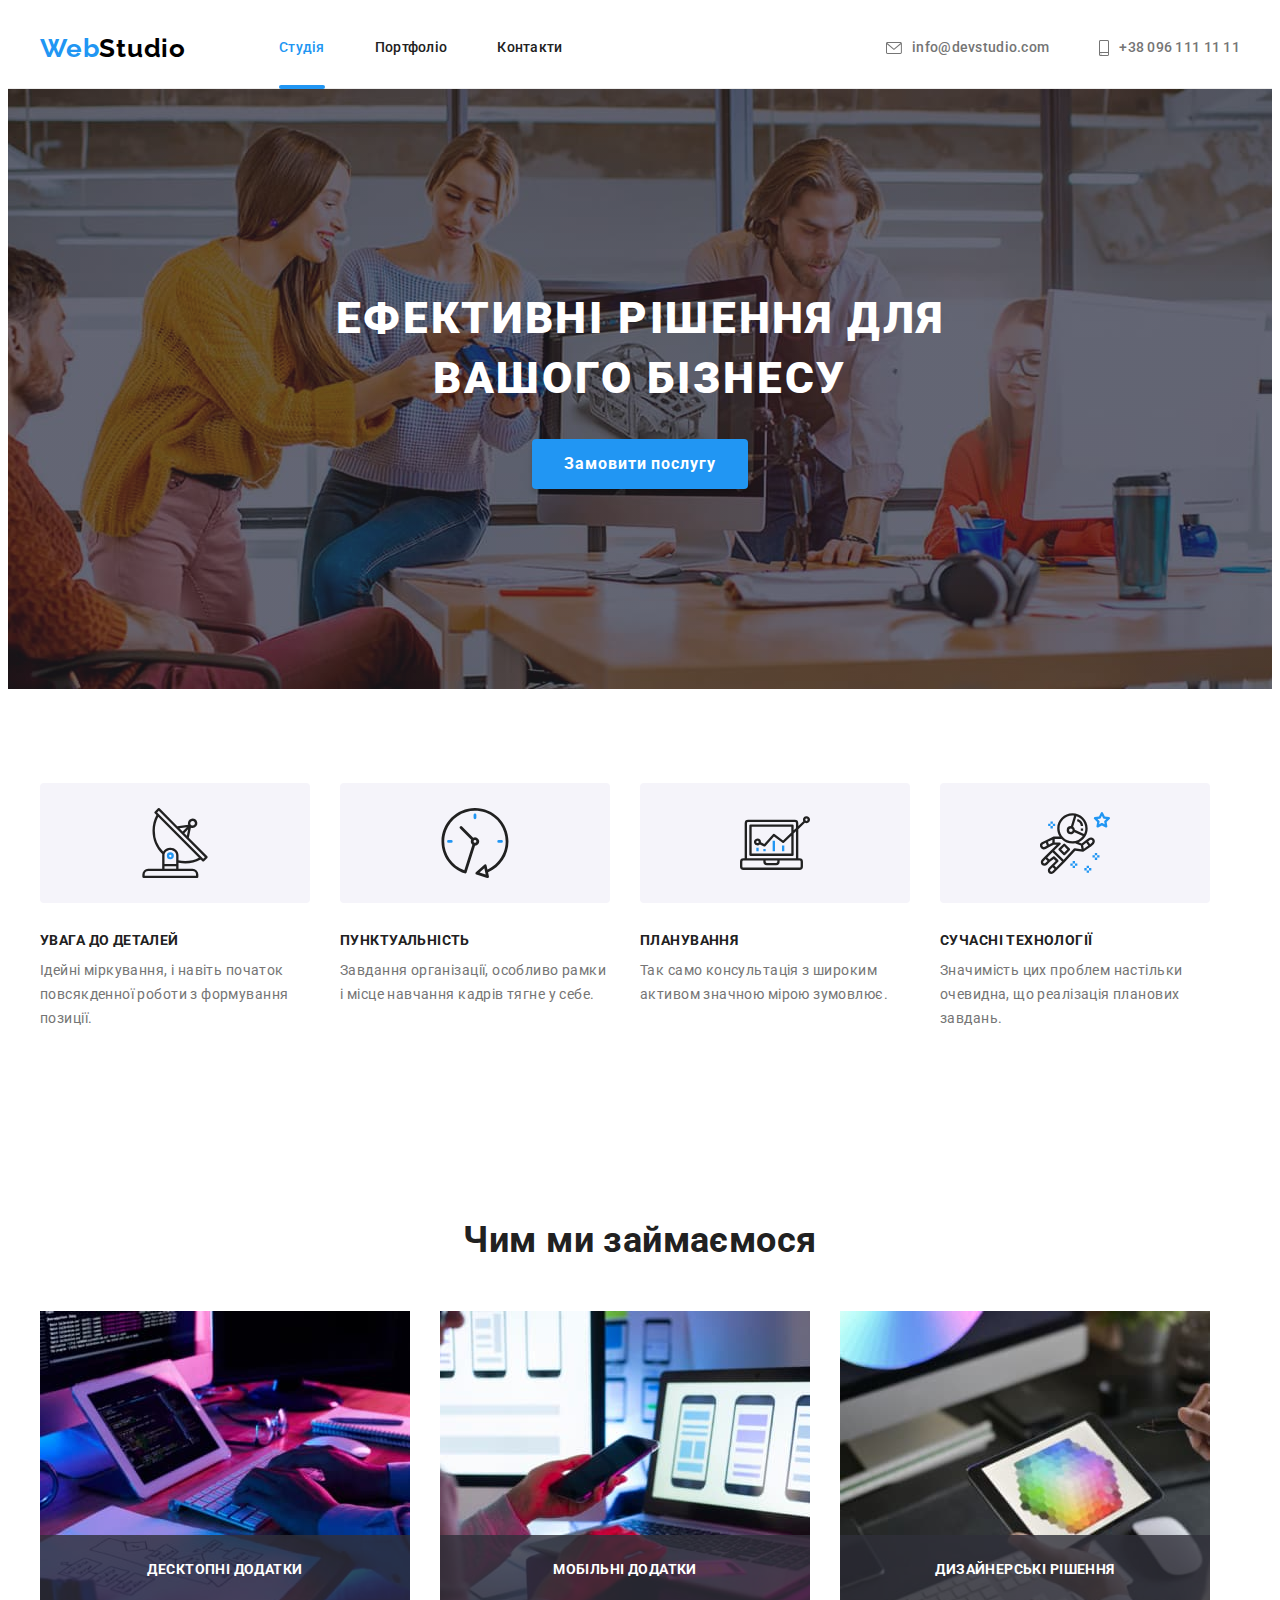
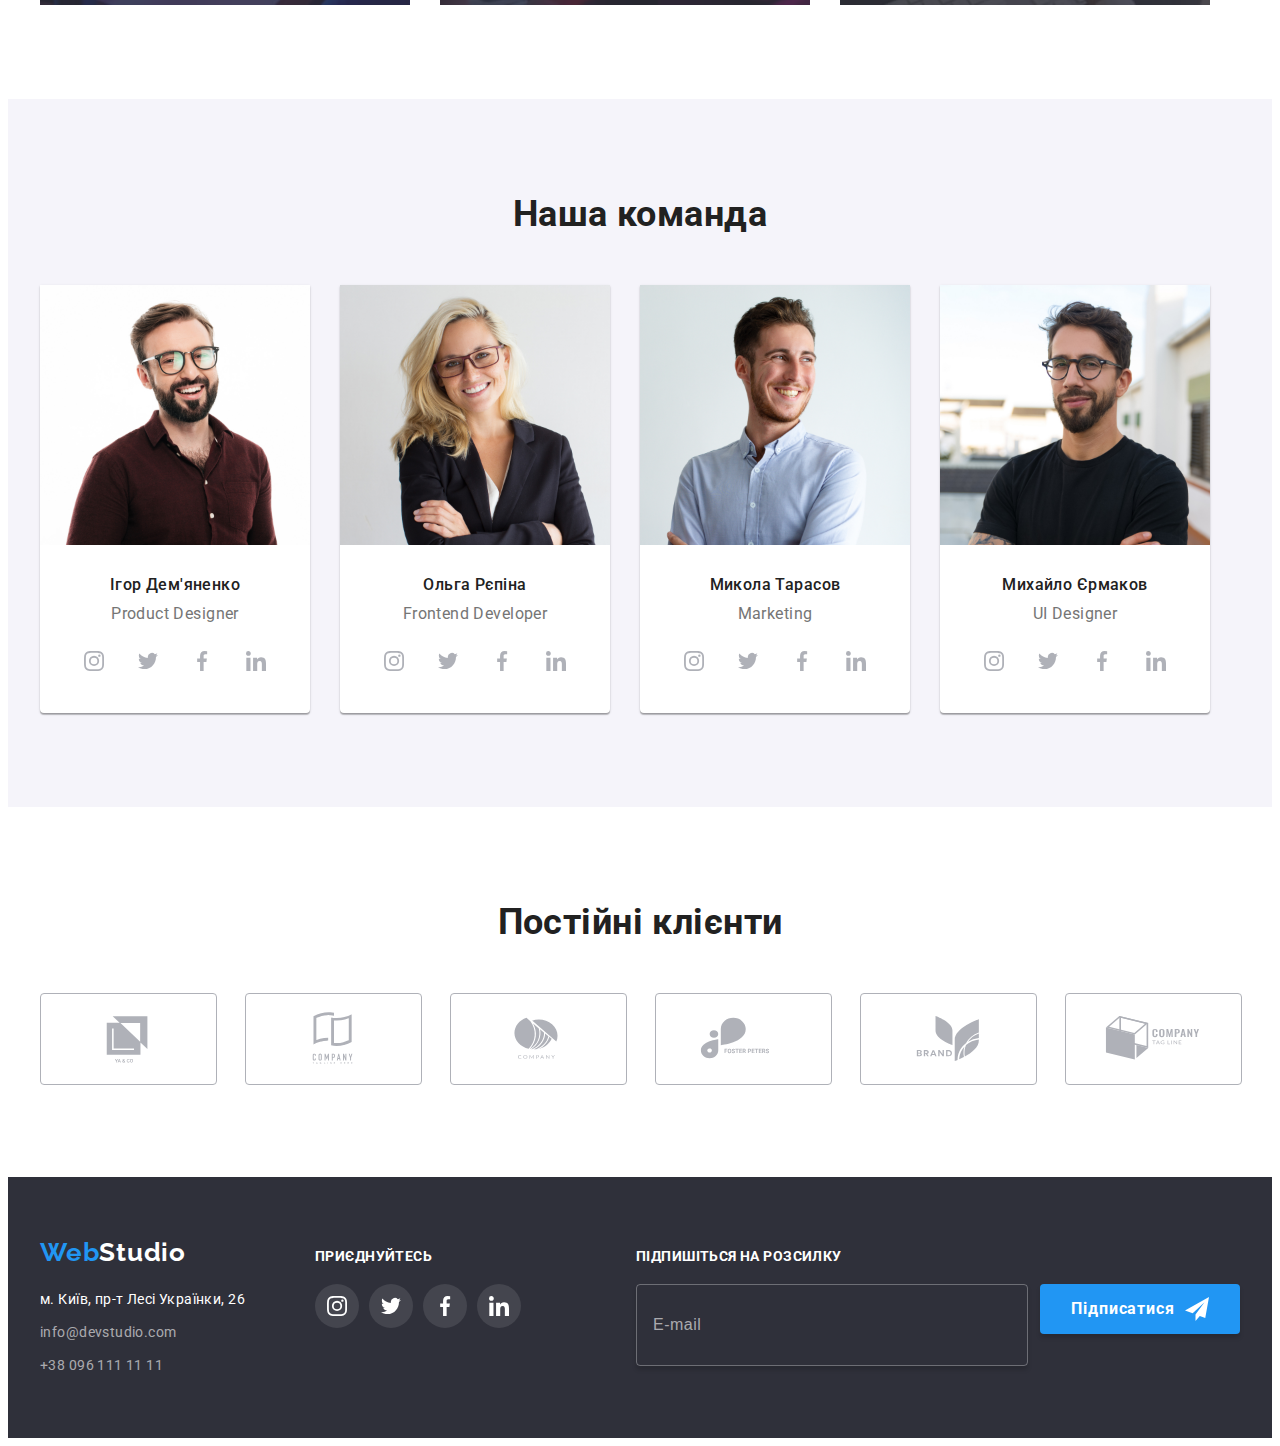
==== index.html @ 50633098 "add base" ====
<!DOCTYPE html>
<html lang="uk">
  <head>
    <meta charset="UTF-8" />
    <meta http-equiv="X-UA-Compatible" content="IE=edge" />
    <meta name="viewport" content="width=device-width, initial-scale=1.0" />
    <title>Document</title>
    <link rel="preconnect" href="https://fonts.googleapis.com" />
    <link rel="preconnect" href="https://fonts.gstatic.com" crossorigin />
    <link
      href="https://fonts.googleapis.com/css2?family=Raleway:wght@700&family=Roboto:wght@400;500;700;900&display=swap"
      rel="stylesheet"
    />
    <link
      rel="stylesheet"
      href="https://cdnjs.cloudflare.com/ajax/libs/modern-normalize/1.1.0/modern-normalize.min.css"
      integrity="sha512-wpPYUAdjBVSE4KJnH1VR1HeZfpl1ub8YT/NKx4PuQ5NmX2tKuGu6U/JRp5y+Y8XG2tV+wKQpNHVUX03MfMFn9Q=="
      crossorigin="anonymous"
      referrerpolicy="no-referrer"
    />
    <link rel="stylesheet" href="./css/main.min.css">
  </head>
  <body>
    <header class="header">
      <div class="container header__container">
        <nav class="navigation">
          <a href="./index.html" class="logo link" lang="en"
            >Web<span class="logo--color-dark">Studio</span></a
          >
          <ul class="menu list">
            <li class="menu__item">
              <a href="./index.html" class="menu__link link current">Студія</a>
            </li>
            <li class="menu__item">
              <a href="./portfolio.html" class="menu__link link">Портфоліо</a>
            </li>
            <li class="menu__item">
              <a href="#" class="menu__link link">Контакти</a>
            </li>
          </ul>
        </nav>
        <ul class="connect list connect__header">
          <li class="connect__item">
            <a class="connect__mail link" href="mailto:info@devstudio.com"
              ><svg class="connect__mail-icon" width="16" height="12">
                <use href="./images/icons.svg#icon-envelope"></use></svg
              >info@devstudio.com</a
            >
          </li>
          <li class="connect__item">
            <a class="connect__tel link" href="tel:+380961111111"
              ><svg class="connect__tel-icon" width="10" height="16">
                <use href="./images/icons.svg#icon-smartphone"></use></svg
              >+38 096 111 11 11</a
            >
          </li>
        </ul>
      </div>
    </header>
    <main>
      <section class="hero overlay">
        <div class="container hero__container">
          <h1 class="hero__title">Ефективні рішення для вашого бізнесу</h1>
          <button class="btn hero__btn" type="button" data-modal-open>Замовити послугу</button>
        </div>
      </section>
      <section class="section feature">
        <div class="container feature__container">
          <h2 class="section-title visually-hidden">Наші особливості</h2>
          <ul class="icons-list list">
            <li class="icons-list__item icon-antenna">
              <div class="icons-list__area">
                <svg width="70" height="70">
                  <use href="./images/icons.svg#icon-antenna"></use>
                </svg>
              </div>
              <h3 class="icons-list__title">Увага до деталей</h3>
              <p class="icons-list__text">
                Ідейні міркування, і навіть початок повсякденної роботи з формування позиції.
              </p>
            </li>
            <li class="icons-list__item icon-clock">
              <div class="icons-list__area">
                <svg width="70" height="70">
                  <use href="./images/icons.svg#icon-clock"></use>
                </svg>
              </div>
              <h3 class="icons-list__title">Пунктуальність</h3>
              <p class="icons-list__text">
                Завдання організації, особливо рамки і місце навчання кадрів тягне у себе.
              </p>
            </li>
            <li class="icons-list__item icon-diagram">
              <div class="icons-list__area">
                <svg width="70" height="70">
                  <use href="./images/icons.svg#icon-diagram"></use>
                </svg>
              </div>
              <h3 class="icons-list__title">Планування</h3>
              <p class="icons-list__text">Так само консультація з широким активом значною мірою зумовлює.</p>
            </li>
            <li class="icons-list__item icon-astronaut">
              <div class="icons-list__area">
                <svg width="70" height="70">
                  <use href="./images/icons.svg#icon-astronaut"></use>
                </svg>
              </div>
              <h3 class="icons-list__title">Сучасні технології</h3>
              <p class="icons-list__text">
                Значимість цих проблем настільки очевидна, що реалізація планових завдань.
              </p>
            </li>
          </ul>
        </div>
      </section>
      <section class="section about">
        <div class="container about__container">
          <h2 class="section-title">Чим ми займаємося</h2>
          <ul class="list img-list">
            <li class="img-list__item">
              <div class="img-list__wrap">
                <img src="./images/box1.jpg" alt="десктопні додатки" width="370" height="294" />
                <p class="img-list__text">Десктопні додатки</p>
              </div>
            </li>
            <li class="img-list__item">
              <div class="img-list__wrap">
                <img src="./images/box2.jpg" alt="мобільні додатки" width="370" height="294" />
                <p class="img-list__text">Мобільні додатки</p>
              </div>
            </li>
            <li class="img-list__item">
              <div class="img-list__wrap">
                <img src="./images/box3.jpg" alt="дизайнерські рішення" width="370" height="294" />
                <p class="img-list__text">Дизайнерські рішення</p>
              </div>
            </li>
          </ul>
        </div>
      </section>
      <section class="section team">
        <div class="container team__container">
          <h2 class="section-title">Наша команда</h2>
          <ul class="list people-list">
            <li class="people-list__item">
              <img src="./images/1-person.jpg" alt="усміхнений хлопець в окулярах" width="270" />
              <div class="people-list__wrap">
                <h3 class="people-list__title">Ігор Дем'яненко</h3>
                <p class="people-list__text" lang="en">Product Designer</p>
                <ul class="list socials">
                  <li class="socials__item">
                    <a
                      href="
            "
                      target="_blank"
                      rel="noreferrer noopener"
                      class="link socials__link socials__link--team"
                    >
                      <svg class="socials__icon" width="20" height="20">
                        <use href="./images/icons.svg#icon-instagram"></use></svg
                    ></a>
                  </li>
                  <li class="socials__item">
                    <a
                      href=""
                      class="link socials__link socials__link--team"
                      target="_blank"
                      rel="noreferrer noopener"
                      ><svg class="socials__icon" width="20" height="20">
                        <use href="./images/icons.svg#icon-twitter"></use></svg
                    ></a>
                  </li>
                  <li class="socials__item">
                    <a
                      href=""
                      class="link socials__link socials__link--team"
                      target="_blank"
                      rel="noreferrer noopener"
                      ><svg class="socials__icon" width="20" height="20">
                        <use href="./images/icons.svg#icon-facebook"></use></svg
                    ></a>
                  </li>
                  <li class="socials__item">
                    <a
                      href=""
                      class="link socials__link socials__link--team"
                      target="_blank"
                      rel="noreferrer noopener"
                      ><svg class="socials__icon" width="20" height="20">
                        <use href="./images/icons.svg#icon-linkedin"></use></svg
                    ></a>
                  </li>
                </ul>
              </div>
            </li>
            <li class="people-list__item">
              <img src="./images/2-person.jpg" alt="усміхнена дівчина в окулярах" width="270" />
              <div class="people-list__wrap">
                <h3 class="people-list__title">Ольга Рєпіна</h3>
                <p class="people-list__text" lang="en">Frontend Developer</p>
                <ul class="list socials">
                  <li class="socials__item">
                    <a
                      href="
            "
                      class="link socials__link socials__link--team"
                      target="_blank"
                      rel="noreferrer noopener"
                    >
                      <svg class="socials__icon" width="20" height="20">
                        <use href="./images/icons.svg#icon-instagram"></use></svg
                    ></a>
                  </li>
                  <li class="socials__item">
                    <a
                      href=""
                      class="link socials__link socials__link--team"
                      target="_blank"
                      rel="noreferrer noopener"
                      ><svg class="socials__icon" width="20" height="20">
                        <use href="./images/icons.svg#icon-twitter"></use></svg
                    ></a>
                  </li>
                  <li class="socials__item">
                    <a
                      href=""
                      class="link socials__link socials__link--team"
                      target="_blank"
                      rel="noreferrer noopener"
                      ><svg class="socials__icon" width="20" height="20">
                        <use href="./images/icons.svg#icon-facebook"></use></svg
                    ></a>
                  </li>
                  <li class="socials__item">
                    <a
                      href=""
                      class="link socials__link socials__link--team"
                      target="_blank"
                      rel="noreferrer noopener"
                      ><svg class="socials__icon" width="20" height="20">
                        <use href="./images/icons.svg#icon-linkedin"></use></svg
                    ></a>
                  </li>
                </ul>
              </div>
            </li>
            <li class="people-list__item">
              <img
                src="./images/3-person.jpg"
                alt="усміхнений хлопець в світлій сорочці"
                width="270"
              />
              <div class="people-list__wrap">
                <h3 class="people-list__title">Микола Тарасов</h3>
                <p class="people-list__text" lang="en">Marketing</p>
                <ul class="list socials">
                  <li class="socials__item">
                    <a
                      href="
            "
                      class="link socials__link socials__link--team"
                      target="_blank"
                      rel="noreferrer noopener"
                    >
                      <svg class="socials__icon" width="20" height="20">
                        <use href="./images/icons.svg#icon-instagram"></use></svg
                    ></a>
                  </li>
                  <li class="socials__item">
                    <a
                      href=""
                      class="link socials__link socials__link--team"
                      target="_blank"
                      rel="noreferrer noopener"
                      ><svg class="socials__icon" width="20" height="20">
                        <use href="./images/icons.svg#icon-twitter"></use></svg
                    ></a>
                  </li>
                  <li class="socials__item">
                    <a
                      href=""
                      class="link socials__link socials__link--team"
                      target="_blank"
                      rel="noreferrer noopener"
                      ><svg class="socials__icon" width="20" height="20">
                        <use href="./images/icons.svg#icon-facebook"></use></svg
                    ></a>
                  </li>
                  <li class="socials__item">
                    <a
                      href=""
                      class="link socials__link socials__link--team"
                      target="_blank"
                      rel="noreferrer noopener"
                      ><svg class="socials__icon" width="20" height="20">
                        <use href="./images/icons.svg#icon-linkedin"></use></svg
                    ></a>
                  </li>
                </ul>
              </div>
            </li>
            <li class="people-list__item">
              <img src="./images/4-person.jpg" alt="гарний хлопець в окулярах" width="270" />
              <div class="people-list__wrap">
                <h3 class="people-list__title">Михайло Єрмаков</h3>
                <p class="people-list__text" lang="en">UI Designer</p>
                <ul class="list socials">
                  <li class="socials__item">
                    <a
                      href="
            "
                      class="link socials__link socials__link--team"
                      target="_blank"
                      rel="noreferrer noopener"
                    >
                      <svg class="socials__icon" width="20" height="20">
                        <use href="./images/icons.svg#icon-instagram"></use></svg
                    ></a>
                  </li>
                  <li class="socials__item">
                    <a
                      href=""
                      class="link socials__link socials__link--team"
                      target="_blank"
                      rel="noreferrer noopener"
                      ><svg class="socials__icon" width="20" height="20">
                        <use href="./images/icons.svg#icon-twitter"></use></svg
                    ></a>
                  </li>
                  <li class="socials__item">
                    <a
                      href=""
                      class="link socials__link socials__link--team"
                      target="_blank"
                      rel="noreferrer noopener"
                      ><svg class="socials__icon" width="20" height="20">
                        <use href="./images/icons.svg#icon-facebook"></use></svg
                    ></a>
                  </li>
                  <li class="socials__item">
                    <a
                      href=""
                      class="link socials__link socials__link--team"
                      target="_blank"
                      rel="noreferrer noopener"
                      ><svg class="socials__icon" width="20" height="20">
                        <use href="./images/icons.svg#icon-linkedin"></use></svg
                    ></a>
                  </li>
                </ul>
              </div>
            </li>
          </ul>
        </div>
      </section>
      <section class="section clients">
        <div class="container clients__container">
          <h2 class="section-title">Постійні клієнти</h2>
          <ul class="list pic-list">
            <li class="pic-list__item">
              <a href="" class="link pic-list__link" target="_blank" rel="noreferrer noopener"
                ><svg class="client-soc-icon" width="106" height="60">
                  <use href="./images/icons.svg#icon-logo-1"></use></svg
              ></a>
            </li>
            <li class="pic-list__item">
              <a href="" class="link pic-list__link" target="_blank" rel="noreferrer noopener"
                ><svg class="client-soc-icon" width="106" height="60">
                  <use href="./images/icons.svg#icon-logo-2"></use></svg
              ></a>
            </li>
            <li class="pic-list__item">
              <a href="" class="link pic-list__link" target="_blank" rel="noreferrer noopener"
                ><svg class="client-soc-icon" width="106" height="60">
                  <use href="./images/icons.svg#icon-logo-3"></use></svg
              ></a>
            </li>
            <li class="pic-list__item">
              <a href="" class="link pic-list__link" target="_blank" rel="noreferrer noopener"
                ><svg class="client-soc-icon" width="106" height="60">
                  <use href="./images/icons.svg#icon-logo-4"></use></svg
              ></a>
            </li>
            <li class="pic-list__item">
              <a href="" class="link pic-list__link" target="_blank" rel="noreferrer noopener"
                ><svg class="client-soc-icon" width="106" height="60">
                  <use href="./images/icons.svg#icon-logo-5"></use></svg
              ></a>
            </li>
            <li class="pic-list__item">
              <a href="" class="link pic-list__link" target="_blank" rel="noreferrer noopener"
                ><svg class="client-soc-icon" width="106" height="60">
                  <use href="./images/icons.svg#icon-logo-6"></use></svg
              ></a>
            </li>
          </ul>
        </div>
      </section>
    </main>
    <footer class="section footer">
      <div class="container footer-container">
        <div class="footer-wrap">
          <div class="footer-address">
            <a class="logo link footer__logo" href="./index.html" lang="en"
              >Web<span class="logo--color-light">Studio</span></a
            >
            <address class="address">
              <ul class="list contacts-list">
                <li class="contacts-list__item">
                  <a
                    class="link contacts-list__map"
                    href="https://goo.gl/maps/CPtrU1FHBa2aNyZL9"
                    target="_blank"
                    rel="noopener noreferrer nofollow"
                    >м. Київ, пр-т Лесі Українки, 26</a
                  >
                </li>
                <li class="contacts-list__item">
                  <a class="link contacts-list__link" href="mailto:info@devstudio.com">info@devstudio.com</a>
                </li>
                <li class="contacts-list__item">
                  <a class="link contacts-list__link" href="tel:+380961111111">+38 096 111 11 11</a>
                </li>
              </ul>
            </address>
          </div>

          <div class="footer-social">
            <p class="footer__title">Приєднуйтесь</p>
            <ul class="list socials">
              <li class="socials__item">
              <a href="" class="link socials__link socials__link--footer" target="_blank" rel="noreferrer noopener">
                <svg class="socials__icon" width="20" height="20">
                  <use href="./images/icons.svg#icon-instagram"></use>
                  </svg>
                </a>
              </li>
              <li class="socials__item">
              <a href="" class="link socials__link socials__link--footer" target="_blank" rel="noreferrer noopener"
              ><svg class="socials__icon" width="20" height="20">
                <use href="./images/icons.svg#icon-twitter"></use>
                </svg></a>
              </li>
              <li class="socials__item">
                <a href="" class="link socials__link socials__link--footer" target="_blank" rel="noreferrer noopener"
                  ><svg class="socials__icon" width="20" height="20">
                    <use href="./images/icons.svg#icon-facebook"></use></svg
                ></a>
              </li>
              <li class="socials__item">
                <a href="" class="link socials__link socials__link--footer" target="_blank" rel="noreferrer noopener"
                  ><svg class="socials__icon" width="20" height="20">
                    <use href="./images/icons.svg#icon-linkedin"></use></svg
                ></a>
              </li>
            </ul>
          </div>
        
      
      <div class="footer-sign-up">
            <form class="online-form">
              <label for="online-form__email" class="online-form__title" >Підпишіться на розсилку</label>
              <div class="wrap-input">
              <input type="email" name="user-sign-up" class="online-form__input" required id="online-email" placeholder="E-mail" />
            <button type="submit" class="btn online-form__btn">Підписатися<svg class="online-form__icon" width="24" height="24">
          <use href="./images/icons.svg#icon-send"></use>
        </svg></button>
        </div>
        </form>
      </div>
      </div>
      </div>
    </footer>

    <!------------- модальне вікно ---------->
    <div class="backdrop is-hidden" data-modal>
      <div class="modal">
        <button type="button" class="modal__close" data-modal-close>
          <svg class="modal__close-icon" width="18" height="18">
            <use href="./images/icons.svg#icon-close"></use>
          </svg>
        </button>
        <p class="modal__title">Залиште свої дані, ми вам передзвонимо</p>
        <form class="modal-form">
          <div class="modal-form__field">
            <label for="user-name" class="modal-form__label">Ім'я</label>
            <div class="modal-form__input-wrap">
              <input type="text" name="user-name" class="modal-form__input" required id="user-name" />
              <svg class="modal-form__icon" width="18" height="18">
                <use href="./images/icons.svg#icon-person"></use>
              </svg>
            </div>
          </div>

          <div class="modal-form__field">
            <label for="user-tel" class="modal-form__label">Телефон</label>
            <div class="modal-form__input-wrap">
              <input type="tel" name="user-tel" class="modal-form__input" required id="user-tel" />
              <svg class="modal-form__icon" width="18" height="18">
                <use href="./images/icons.svg#icon-phone-bl"></use>
              </svg>
            </div>
          </div>

          <div class="modal-form__field">
            <label for="user-mail" class="modal-form__label">Пошта</label>
            <div class="modal-form__input-wrap">
              <input type="email" name="user-mail" class="modal-form__input" required id="user-mail" />
              <svg class="modal-form__icon" width="18" height="18">
                <use href="./images/icons.svg#icon-email-bl"></use>
              </svg>
            </div>
          </div>

          <div class="modal-form__field modal-comment">
            <label for="user-comment" class="modal-form__label">Коментар</label>
            <textarea
              name="user-comment"
              id="user-comment"
              class="modal-form__comment"
              placeholder="Введіть текст"
            ></textarea>
          </div>

          <div class="modal-form__field modal-form__checkbox">
            <input type="checkbox" name="privacy" id="privacy" class="input-check visually-hidden" />
            <label for="privacy" class="modal-form__check-text"
              ><span><svg class="check-icon" width="16" height="15">
                <use href="./images/icons.svg#icon-check"></use></span>Погоджуюся з розсилкою та приймаю <a href="" class="modal-form__agree">Умови договору</a></label
            >
          </div>
          <button type="submit" class="btn modal-form__btn">Відправити</button>
        </form>
      </div>
    </div>
    <script src="./js/modal.js"></script>
  </body>
</html>
---- css/main.min.css ----
:root{--primary-text-color: #212121;--secondary-text-color: #757575;--accent-color: #2196f3;--white-color: #ffffff;--secondary-bg-color: #f5f4fa;--footer-bg-color: #2f303a;--rgba-color: rgba(255, 255, 255, 0.6);--black-color: #000000;--hover-btn: #188ce8;--icons-color: #afb1b8;--card-set-gap: 30px;--card-shadow: 0px 1px 3px rgba(0, 0, 0, 0.12), 0px 1px 1px rgba(0, 0, 0, 0.14), 0px 2px 1px rgba(0, 0, 0, 0.2);--transition: 250ms cubic-bezier(0.4, 0, 0.2, 1)}p,h1,h2,h3,h4,h5,h6{margin:0}ul,ol{list-style:none;margin:0;padding-left:0}button{display:block;cursor:pointer;border:none;border-radius:4px}address{font-style:normal}img{display:block;max-width:100%;height:auto}.link{text-decoration:none}.pic-list__link,.img-list__text,.icons-list__area,.connect__mail,.connect__tel,.navigation,.header__container,.modal-form__check-text span,.modal-form__check-text,.modal__close,.socials__link,.btn{display:flex;align-items:center}body{font-family:"roboto",sans-serif;color:var(--primary-text-color);background:var(--white-color);font-size:14px;letter-spacing:.03em}.list{list-style:none}.link{font-size:14px;font-weight:500;line-height:1.14;letter-spacing:.02em;text-decoration:none;color:var(--primary-text-color)}.section{padding-top:94px;padding-bottom:94px}.visually-hidden{position:absolute;white-space:nowrap;width:1px;height:1px;overflow:hidden;border:0;padding:0;clip:rect(0 0 0 0);-webkit-clip-path:inset(50%);clip-path:inset(50%);margin:-1px}.logo{display:block;font-family:"Raleway",sans-serif;font-size:26px;font-weight:700;line-height:1.19;letter-spacing:.03em;color:var(--accent-color)}.logo--color-dark{color:#000;margin-right:93px}.logo--color-light{color:var(--white-color)}.container{width:1200px;padding-left:15px;padding-right:15px;margin:0 auto}.section-title{font-size:36px;line-height:1.17;margin-bottom:50px;text-align:center}.btn{font-family:inherit;font-style:normal;font-size:16px;font-weight:700;line-height:1.88;letter-spacing:.06em;margin:0 auto;color:var(--white-color);background-color:var(--accent-color);box-shadow:0px 4px 4px rgba(0,0,0,.15);border-radius:4px;border-color:rgba(0,0,0,0);transition:background-color var(--transition)}.btn:hover,.btn:focus{background-color:var(--hover-btn)}.socials{display:flex;justify-content:center;gap:10px}.socials__item{width:44px;height:44px}.socials__link{width:100%;height:100%;border-radius:50%;justify-content:center;transition:background-color var(--transition)}.socials__link:hover,.socials__link:focus{background-color:var(--accent-color);fill:var(--white-color)}.backdrop{width:100%;height:100%;background-color:rgba(0,0,0,.2);position:fixed;top:0;transition:opacity var(--transition),visibility var(--transition)}.backdrop.is-hidden{opacity:0;visibility:hidden;pointer-events:none}.modal{width:528px;min-height:581px;background-color:var(--white-color);border-radius:4px;box-shadow:0px 1px 3px rgba(0,0,0,.12),0px 1px 1px rgba(0,0,0,.14),0px 2px 1px rgba(0,0,0,.2);position:absolute;top:50%;left:50%;transform:translate(-50%, -50%) scale(1) rotate(0);transition:transform var(--transition),border-radius var(--transition);padding:40px}.backdrop.is-hidden .modal{transform:translate(-50%, -50%) scale(0) rotate(1turn);border-radius:50%}.modal__close{width:30px;height:30px;background-color:rgba(0,0,0,0);border:1px solid rgba(0,0,0,.1);border-radius:50%;position:absolute;top:8px;right:8px;justify-content:center;transition:fill var(--transition)}.modal__close:hover,.modal__close:focus{fill:var(--accent-color)}.modal__title{text-align:center;font-size:20px;font-weight:700;line-height:1.2;margin-bottom:12px}.modal-form__input{width:100%;height:40px;border:1px solid rgba(33,33,33,.2);border-radius:4px;color:var(--primary-text-color);font-size:14px;padding-left:42px;padding-right:12px;outline:rgba(0,0,0,0);transition:border var(--transition)}.modal-form__input:focus{border-color:var(--accent-color)}.modal-form__label{display:block;margin-bottom:4px;font-size:12px;line-height:1.17;letter-spacing:.01em;color:var(--secondary-text-color)}.modal-form__field{margin-bottom:10px}.modal-comment{margin-bottom:20px}.modal-form__checkbox{margin-bottom:30px}.modal-form__comment{width:100%;height:120px;border:1px solid rgba(33,33,33,.2);border-radius:4px;padding:12px 16px;outline:rgba(0,0,0,0);resize:none;transition:border-color var(--transition)}.modal-form__comment:focus{border-color:var(--accent-color)}.modal-form__comment::-moz-placeholder{font-size:12px;font-weight:400;line-height:.86;letter-spacing:.01em;color:rgba(117,117,117,.5)}.modal-form__comment:-ms-input-placeholder{font-size:12px;font-weight:400;line-height:.86;letter-spacing:.01em;color:rgba(117,117,117,.5)}.modal-form__comment::placeholder{font-size:12px;font-weight:400;line-height:.86;letter-spacing:.01em;color:rgba(117,117,117,.5)}.modal-form__input-wrap{position:relative}.modal-form__icon{position:absolute;left:12px;top:50%;transform:translateY(-50%);fill:currentColor;transition:fill var(--transition)}.modal-form__input:focus+.modal-form__icon{fill:var(--accent-color)}.modal-form__btn{width:200px;height:50px;padding:10px 52px}.modal-form__check-text{line-height:1.7;color:var(--secondary-text-color);justify-content:center}.modal-form__agree{color:var(--accent-color);margin-left:5px}.modal-form__check-text span{width:16px;height:15px;border:2px solid var(--primary-text-color);border-radius:2px;margin-right:8px;justify-content:center;fill:rgba(0,0,0,0);transition:border-color var(--transition),fill var(--transition)}.input-check:checked+.modal-form__check-text span{background-color:var(--accent-color);border-color:rgba(0,0,0,0);fill:var(--white-color)}.input-check:checked+.modal-form__check-text span{border-color:var(--accent-color)}.menu{display:flex;gap:50px}.menu .link.current::after{content:"";position:absolute;width:100%;height:4px;bottom:-1px;right:0;background:var(--accent-color);border-radius:2px}.menu .link:hover,.menu .link:focus{color:var(--accent-color)}.menu .link.current{color:var(--accent-color)}.menu__link{padding-top:32px;padding-bottom:32px}.menu__link{display:block;transition:color var(--transition);position:relative}.connect__mail,.connect__tel{font-size:14px;font-weight:500;line-height:1.14;letter-spacing:.02em;padding-top:32px;padding-bottom:32px;color:var(--secondary-text-color);justify-content:center;fill:currentColor;transition:color var(--transition)}.connect__mail:hover,.connect__mail:focus,.connect__tel:hover,.connect__tel:focus{color:var(--accent-color)}.header{border-bottom:1px solid #ececec}.connect{display:flex}.connect__header{margin-left:auto;gap:50px}.connect__mail-icon,.connect__tel-icon{margin-right:10px}.hero__container{text-align:center;padding-top:200px;padding-bottom:200px}.hero__title{font-size:44px;font-weight:900;line-height:1.36;letter-spacing:.06em;text-transform:uppercase;width:696px;margin:0 auto;color:var(--white-color);margin-bottom:30px}.hero__btn{padding:10px 32px}.overlay{max-width:1600px;height:600px;margin-left:auto;margin-right:auto;background-color:var(--footer-bg-color);background-image:linear-gradient(rgba(47, 48, 58, 0.4), rgba(47, 48, 58, 0.4)),url(../images/bg-img.jpg);background-repeat:no-repeat;background-position:center;background-size:cover}.icons-list{display:flex;gap:30px}.icons-list__item{width:270px}.icons-list__area{width:100%;height:120px;background:var(--secondary-bg-color);border-radius:4px;justify-content:center;margin-bottom:30px}.icons-list__title{font-size:14px;line-height:1.14;font-size:14px;line-height:1.14;text-transform:uppercase;margin-bottom:10px}.icons-list__text{font-size:14px;line-height:1.71;color:var(--secondary-text-color)}.about__container{padding-top:0}.img-list{display:flex;gap:30px}.img-list__wrap{position:relative}.img-list__text{position:absolute;bottom:0;color:var(--white-color);background:rgba(47,48,58,.8);font-weight:700;line-height:1.1;text-transform:uppercase;height:70px;width:100%;text-align:center;justify-content:center}.team{background-color:var(--secondary-bg-color)}.people-list{display:flex;gap:30px}.people-list__item{width:270px;background:var(--white-color);box-shadow:0px 1px 3px rgba(0,0,0,.12),0px 1px 1px rgba(0,0,0,.14),0px 2px 1px rgba(0,0,0,.2);border-radius:0px 0px 4px 4px;display:block}.people-list__wrap{padding-top:30px;padding-bottom:30px}.people-list__title{font-size:16px;font-weight:500;line-height:1.19;text-align:center;color:var(--primary-text-color);margin-bottom:10px}.people-list__text{font-size:16px;line-height:1.19;text-align:center;margin-bottom:16px;color:var(--secondary-text-color)}.socials__link--team{background:var(--white-color);fill:var(--icons-color);transition:fill var(--transition)}.socials__link--team:hover,.socials__link--team:focus{fill:var(--white-color)}.pic-list{display:flex;gap:30px}.pic-list__item{width:calc((100% - 150px)/6);height:90px}.pic-list__link{width:100%;height:100%;border:1px solid var(--icons-color);border-radius:4px;justify-content:center;fill:var(--icons-color);transition:border-color var(--transition),fill var(--transition)}.pic-list__link:hover,.pic-list__link:focus{border-color:var(--accent-color);fill:var(--accent-color)}.footer{padding-top:60px;padding-bottom:60px;background-color:var(--footer-bg-color)}.footer__logo{margin-bottom:20px}.address{font-style:normal}.contacts-list__map,.contacts-list__link{font-size:14px;font-weight:400;line-height:1.71;letter-spacing:.03em;transition:color var(--transition)}.contacts-list__map:hover,.contacts-list__map:focus,.contacts-list__link:hover,.contacts-list__link:focus{color:var(--accent-color)}.contacts-list__map{color:var(--white-color)}.contacts-list__link{color:var(--rgba-color)}.contacts-list__item:not(:last-child){margin-bottom:9px}.socials__link--footer{background:rgba(255,255,255,.1);fill:var(--white-color)}.footer__title,.online-form__title{margin-bottom:20px;text-transform:uppercase;font-weight:700;color:var(--white-color)}.online-form__title{display:block}.footer-wrap{display:flex;align-items:baseline}.footer-social{margin-left:70px}.footer-sign-up{margin-left:auto}.wrap-input{display:flex}.online-form__input{width:358px;height:50px;border:1px solid rgba(255,255,255,.3);box-shadow:0px 4px 4px rgba(0,0,0,.15);border-radius:4px;color:var(--secondary-text-color);font-size:16px;font-weight:400;line-height:1.26;letter-spacing:.03em;padding:15px 16px;outline:rgba(0,0,0,0);background-color:rgba(0,0,0,0);margin-right:12px;transition:border-color var(--transition)}.online-form__input:focus{border-color:var(--accent-color)}.online-form__input::-moz-placeholder{font-size:16px;line-height:1.26;letter-spacing:.03em;align-items:center;color:rgba(255,255,255,.6)}.online-form__input:-ms-input-placeholder{font-size:16px;line-height:1.26;letter-spacing:.03em;align-items:center;color:rgba(255,255,255,.6)}.online-form__input::placeholder{font-size:16px;line-height:1.26;letter-spacing:.03em;align-items:center;color:rgba(255,255,255,.6)}.online-form__btn{justify-content:center;gap:10px;width:200px;height:50px;padding:10px 28px}.online-form__icon{fill:currentColor}.list-buttons{display:flex;gap:8px;justify-content:center;margin-bottom:50px}.list-buttons__btn{display:inline-block;padding:6px 22px;border:1px solid rgba(0,0,0,0);font-family:inherit;font-style:normal;font-size:16px;font-weight:500;line-height:1.63;letter-spacing:.03em;text-align:center;color:var(--primary-text-color);background-color:var(--secondary-bg-color);transition:background-color var(--transition),color var(--transition),box-shadow var(--transition)}.list-buttons__btn:hover,.list-buttons__btn:focus{color:var(--white-color);background-color:var(--accent-color);box-shadow:0px 3px 1px rgba(0,0,0,.1),0px 1px 2px rgba(0,0,0,.08),0px 2px 2px rgba(0,0,0,.12)}.card-list{display:flex;flex-wrap:wrap;gap:30px}.card-list>.card-list__item{flex-basis:calc((100% - 60px)/3)}.top-wrap{position:relative;overflow:hidden}.top-wrap__descr{position:absolute;top:0;padding:63px 24px;color:var(--white-color);background:rgba(33,150,243,.9);font-size:18px;font-weight:400;line-height:1.6;letter-spacing:.03em;height:100%;transform:translateY(100%);transition:transform var(--transition)}.card-list__link:hover .top-wrap__descr,.card-list__link:focus .top-wrap__descr{transform:translateY(0)}.portfolio-wrap{padding:20px 24px;border:1px solid #eee}.card-list__title{font-size:18px;line-height:2;letter-spacing:.06em;color:var(--primary-text-color);margin-bottom:4px}.card-list__text{font-size:16px;font-weight:400;line-height:1.88;letter-spacing:.03em;color:var(--secondary-text-color)}.card-list__link{display:block;transition:box-shadow var(--transition)}.card-list__link:hover,.card-list__link:focus{box-shadow:0px 1px 1px rgba(0,0,0,.12),0px 4px 4px rgba(0,0,0,.06),1px 4px 6px rgba(0,0,0,.16)}/*# sourceMappingURL=main.min.css.map */
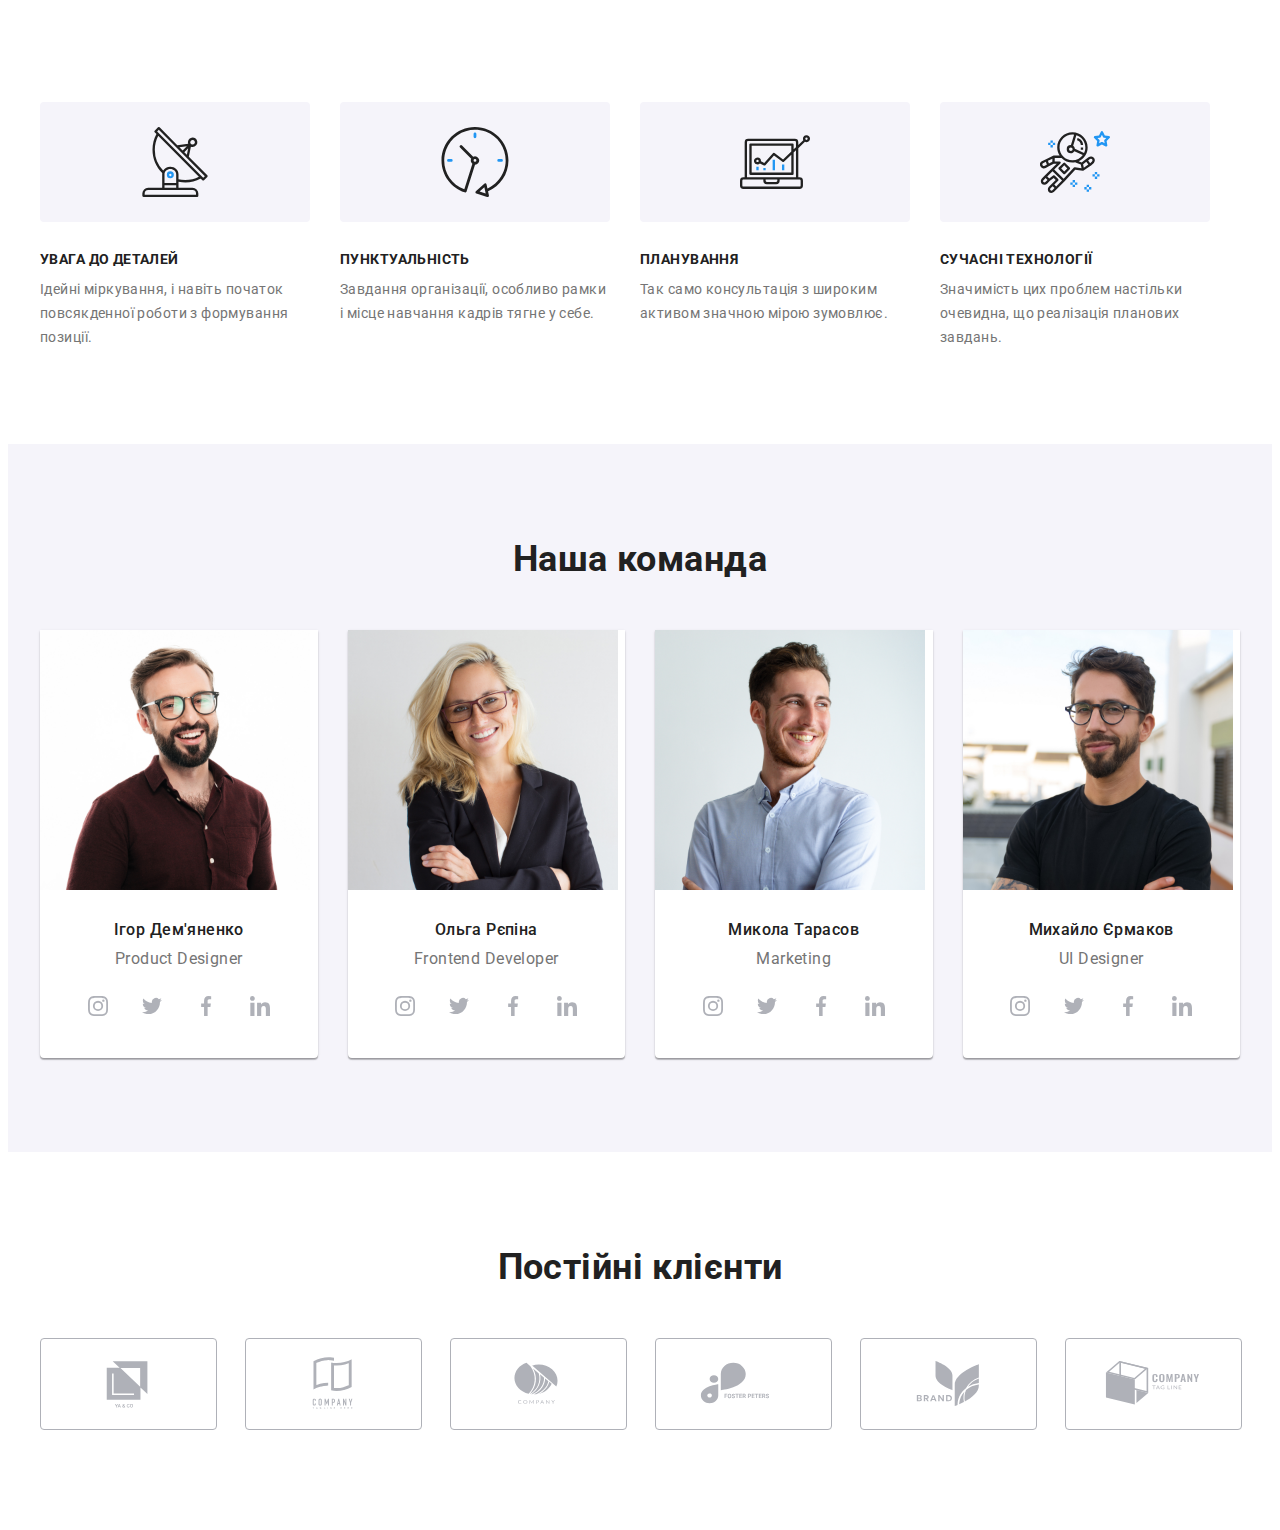
==== commit 32135a99: "add feature" ====
--- a/index.html
+++ b/index.html
@@ -21,7 +21,7 @@
     <link rel="stylesheet" href="./css/main.min.css">
   </head>
   <body>
-    <header class="header">
+    <!-- <header class="header">
       <div class="container header__container">
         <nav class="navigation">
           <a href="./index.html" class="logo link" lang="en"
@@ -56,14 +56,16 @@
           </li>
         </ul>
       </div>
-    </header>
+    </header> -->
+
     <main>
-      <section class="hero overlay">
+      <!-- <section class="hero overlay">
         <div class="container hero__container">
           <h1 class="hero__title">Ефективні рішення для вашого бізнесу</h1>
           <button class="btn hero__btn" type="button" data-modal-open>Замовити послугу</button>
         </div>
-      </section>
+      </section> -->
+
       <section class="section feature">
         <div class="container feature__container">
           <h2 class="section-title visually-hidden">Наші особливості</h2>
@@ -113,7 +115,8 @@
           </ul>
         </div>
       </section>
-      <section class="section about">
+
+      <!-- <section class="section about">
         <div class="container about__container">
           <h2 class="section-title">Чим ми займаємося</h2>
           <ul class="list img-list">
@@ -137,7 +140,8 @@
             </li>
           </ul>
         </div>
-      </section>
+      </section> -->
+
       <section class="section team">
         <div class="container team__container">
           <h2 class="section-title">Наша команда</h2>
@@ -353,6 +357,7 @@
           </ul>
         </div>
       </section>
+
       <section class="section clients">
         <div class="container clients__container">
           <h2 class="section-title">Постійні клієнти</h2>
@@ -397,7 +402,8 @@
         </div>
       </section>
     </main>
-    <footer class="section footer">
+
+    <!-- <footer class="section footer">
       <div class="container footer-container">
         <div class="footer-wrap">
           <div class="footer-address">
@@ -470,7 +476,7 @@
       </div>
       </div>
       </div>
-    </footer>
+    </footer> -->
 
     <!------------- модальне вікно ---------->
     <div class="backdrop is-hidden" data-modal>
--- a/css/main.min.css
+++ b/css/main.min.css
@@ -1 +1 @@
-:root{--primary-text-color: #212121;--secondary-text-color: #757575;--accent-color: #2196f3;--white-color: #ffffff;--secondary-bg-color: #f5f4fa;--footer-bg-color: #2f303a;--rgba-color: rgba(255, 255, 255, 0.6);--black-color: #000000;--hover-btn: #188ce8;--icons-color: #afb1b8;--card-set-gap: 30px;--card-shadow: 0px 1px 3px rgba(0, 0, 0, 0.12), 0px 1px 1px rgba(0, 0, 0, 0.14), 0px 2px 1px rgba(0, 0, 0, 0.2);--transition: 250ms cubic-bezier(0.4, 0, 0.2, 1)}p,h1,h2,h3,h4,h5,h6{margin:0}ul,ol{list-style:none;margin:0;padding-left:0}button{display:block;cursor:pointer;border:none;border-radius:4px}address{font-style:normal}img{display:block;max-width:100%;height:auto}.link{text-decoration:none}.pic-list__link,.img-list__text,.icons-list__area,.connect__mail,.connect__tel,.navigation,.header__container,.modal-form__check-text span,.modal-form__check-text,.modal__close,.socials__link,.btn{display:flex;align-items:center}body{font-family:"roboto",sans-serif;color:var(--primary-text-color);background:var(--white-color);font-size:14px;letter-spacing:.03em}.list{list-style:none}.link{font-size:14px;font-weight:500;line-height:1.14;letter-spacing:.02em;text-decoration:none;color:var(--primary-text-color)}.section{padding-top:94px;padding-bottom:94px}.visually-hidden{position:absolute;white-space:nowrap;width:1px;height:1px;overflow:hidden;border:0;padding:0;clip:rect(0 0 0 0);-webkit-clip-path:inset(50%);clip-path:inset(50%);margin:-1px}.logo{display:block;font-family:"Raleway",sans-serif;font-size:26px;font-weight:700;line-height:1.19;letter-spacing:.03em;color:var(--accent-color)}.logo--color-dark{color:#000;margin-right:93px}.logo--color-light{color:var(--white-color)}.container{width:1200px;padding-left:15px;padding-right:15px;margin:0 auto}.section-title{font-size:36px;line-height:1.17;margin-bottom:50px;text-align:center}.btn{font-family:inherit;font-style:normal;font-size:16px;font-weight:700;line-height:1.88;letter-spacing:.06em;margin:0 auto;color:var(--white-color);background-color:var(--accent-color);box-shadow:0px 4px 4px rgba(0,0,0,.15);border-radius:4px;border-color:rgba(0,0,0,0);transition:background-color var(--transition)}.btn:hover,.btn:focus{background-color:var(--hover-btn)}.socials{display:flex;justify-content:center;gap:10px}.socials__item{width:44px;height:44px}.socials__link{width:100%;height:100%;border-radius:50%;justify-content:center;transition:background-color var(--transition)}.socials__link:hover,.socials__link:focus{background-color:var(--accent-color);fill:var(--white-color)}.backdrop{width:100%;height:100%;background-color:rgba(0,0,0,.2);position:fixed;top:0;transition:opacity var(--transition),visibility var(--transition)}.backdrop.is-hidden{opacity:0;visibility:hidden;pointer-events:none}.modal{width:528px;min-height:581px;background-color:var(--white-color);border-radius:4px;box-shadow:0px 1px 3px rgba(0,0,0,.12),0px 1px 1px rgba(0,0,0,.14),0px 2px 1px rgba(0,0,0,.2);position:absolute;top:50%;left:50%;transform:translate(-50%, -50%) scale(1) rotate(0);transition:transform var(--transition),border-radius var(--transition);padding:40px}.backdrop.is-hidden .modal{transform:translate(-50%, -50%) scale(0) rotate(1turn);border-radius:50%}.modal__close{width:30px;height:30px;background-color:rgba(0,0,0,0);border:1px solid rgba(0,0,0,.1);border-radius:50%;position:absolute;top:8px;right:8px;justify-content:center;transition:fill var(--transition)}.modal__close:hover,.modal__close:focus{fill:var(--accent-color)}.modal__title{text-align:center;font-size:20px;font-weight:700;line-height:1.2;margin-bottom:12px}.modal-form__input{width:100%;height:40px;border:1px solid rgba(33,33,33,.2);border-radius:4px;color:var(--primary-text-color);font-size:14px;padding-left:42px;padding-right:12px;outline:rgba(0,0,0,0);transition:border var(--transition)}.modal-form__input:focus{border-color:var(--accent-color)}.modal-form__label{display:block;margin-bottom:4px;font-size:12px;line-height:1.17;letter-spacing:.01em;color:var(--secondary-text-color)}.modal-form__field{margin-bottom:10px}.modal-comment{margin-bottom:20px}.modal-form__checkbox{margin-bottom:30px}.modal-form__comment{width:100%;height:120px;border:1px solid rgba(33,33,33,.2);border-radius:4px;padding:12px 16px;outline:rgba(0,0,0,0);resize:none;transition:border-color var(--transition)}.modal-form__comment:focus{border-color:var(--accent-color)}.modal-form__comment::-moz-placeholder{font-size:12px;font-weight:400;line-height:.86;letter-spacing:.01em;color:rgba(117,117,117,.5)}.modal-form__comment:-ms-input-placeholder{font-size:12px;font-weight:400;line-height:.86;letter-spacing:.01em;color:rgba(117,117,117,.5)}.modal-form__comment::placeholder{font-size:12px;font-weight:400;line-height:.86;letter-spacing:.01em;color:rgba(117,117,117,.5)}.modal-form__input-wrap{position:relative}.modal-form__icon{position:absolute;left:12px;top:50%;transform:translateY(-50%);fill:currentColor;transition:fill var(--transition)}.modal-form__input:focus+.modal-form__icon{fill:var(--accent-color)}.modal-form__btn{width:200px;height:50px;padding:10px 52px}.modal-form__check-text{line-height:1.7;color:var(--secondary-text-color);justify-content:center}.modal-form__agree{color:var(--accent-color);margin-left:5px}.modal-form__check-text span{width:16px;height:15px;border:2px solid var(--primary-text-color);border-radius:2px;margin-right:8px;justify-content:center;fill:rgba(0,0,0,0);transition:border-color var(--transition),fill var(--transition)}.input-check:checked+.modal-form__check-text span{background-color:var(--accent-color);border-color:rgba(0,0,0,0);fill:var(--white-color)}.input-check:checked+.modal-form__check-text span{border-color:var(--accent-color)}.menu{display:flex;gap:50px}.menu .link.current::after{content:"";position:absolute;width:100%;height:4px;bottom:-1px;right:0;background:var(--accent-color);border-radius:2px}.menu .link:hover,.menu .link:focus{color:var(--accent-color)}.menu .link.current{color:var(--accent-color)}.menu__link{padding-top:32px;padding-bottom:32px}.menu__link{display:block;transition:color var(--transition);position:relative}.connect__mail,.connect__tel{font-size:14px;font-weight:500;line-height:1.14;letter-spacing:.02em;padding-top:32px;padding-bottom:32px;color:var(--secondary-text-color);justify-content:center;fill:currentColor;transition:color var(--transition)}.connect__mail:hover,.connect__mail:focus,.connect__tel:hover,.connect__tel:focus{color:var(--accent-color)}.header{border-bottom:1px solid #ececec}.connect{display:flex}.connect__header{margin-left:auto;gap:50px}.connect__mail-icon,.connect__tel-icon{margin-right:10px}.hero__container{text-align:center;padding-top:200px;padding-bottom:200px}.hero__title{font-size:44px;font-weight:900;line-height:1.36;letter-spacing:.06em;text-transform:uppercase;width:696px;margin:0 auto;color:var(--white-color);margin-bottom:30px}.hero__btn{padding:10px 32px}.overlay{max-width:1600px;height:600px;margin-left:auto;margin-right:auto;background-color:var(--footer-bg-color);background-image:linear-gradient(rgba(47, 48, 58, 0.4), rgba(47, 48, 58, 0.4)),url(../images/bg-img.jpg);background-repeat:no-repeat;background-position:center;background-size:cover}.icons-list{display:flex;gap:30px}.icons-list__item{width:270px}.icons-list__area{width:100%;height:120px;background:var(--secondary-bg-color);border-radius:4px;justify-content:center;margin-bottom:30px}.icons-list__title{font-size:14px;line-height:1.14;font-size:14px;line-height:1.14;text-transform:uppercase;margin-bottom:10px}.icons-list__text{font-size:14px;line-height:1.71;color:var(--secondary-text-color)}.about__container{padding-top:0}.img-list{display:flex;gap:30px}.img-list__wrap{position:relative}.img-list__text{position:absolute;bottom:0;color:var(--white-color);background:rgba(47,48,58,.8);font-weight:700;line-height:1.1;text-transform:uppercase;height:70px;width:100%;text-align:center;justify-content:center}.team{background-color:var(--secondary-bg-color)}.people-list{display:flex;gap:30px}.people-list__item{width:270px;background:var(--white-color);box-shadow:0px 1px 3px rgba(0,0,0,.12),0px 1px 1px rgba(0,0,0,.14),0px 2px 1px rgba(0,0,0,.2);border-radius:0px 0px 4px 4px;display:block}.people-list__wrap{padding-top:30px;padding-bottom:30px}.people-list__title{font-size:16px;font-weight:500;line-height:1.19;text-align:center;color:var(--primary-text-color);margin-bottom:10px}.people-list__text{font-size:16px;line-height:1.19;text-align:center;margin-bottom:16px;color:var(--secondary-text-color)}.socials__link--team{background:var(--white-color);fill:var(--icons-color);transition:fill var(--transition)}.socials__link--team:hover,.socials__link--team:focus{fill:var(--white-color)}.pic-list{display:flex;gap:30px}.pic-list__item{width:calc((100% - 150px)/6);height:90px}.pic-list__link{width:100%;height:100%;border:1px solid var(--icons-color);border-radius:4px;justify-content:center;fill:var(--icons-color);transition:border-color var(--transition),fill var(--transition)}.pic-list__link:hover,.pic-list__link:focus{border-color:var(--accent-color);fill:var(--accent-color)}.footer{padding-top:60px;padding-bottom:60px;background-color:var(--footer-bg-color)}.footer__logo{margin-bottom:20px}.address{font-style:normal}.contacts-list__map,.contacts-list__link{font-size:14px;font-weight:400;line-height:1.71;letter-spacing:.03em;transition:color var(--transition)}.contacts-list__map:hover,.contacts-list__map:focus,.contacts-list__link:hover,.contacts-list__link:focus{color:var(--accent-color)}.contacts-list__map{color:var(--white-color)}.contacts-list__link{color:var(--rgba-color)}.contacts-list__item:not(:last-child){margin-bottom:9px}.socials__link--footer{background:rgba(255,255,255,.1);fill:var(--white-color)}.footer__title,.online-form__title{margin-bottom:20px;text-transform:uppercase;font-weight:700;color:var(--white-color)}.online-form__title{display:block}.footer-wrap{display:flex;align-items:baseline}.footer-social{margin-left:70px}.footer-sign-up{margin-left:auto}.wrap-input{display:flex}.online-form__input{width:358px;height:50px;border:1px solid rgba(255,255,255,.3);box-shadow:0px 4px 4px rgba(0,0,0,.15);border-radius:4px;color:var(--secondary-text-color);font-size:16px;font-weight:400;line-height:1.26;letter-spacing:.03em;padding:15px 16px;outline:rgba(0,0,0,0);background-color:rgba(0,0,0,0);margin-right:12px;transition:border-color var(--transition)}.online-form__input:focus{border-color:var(--accent-color)}.online-form__input::-moz-placeholder{font-size:16px;line-height:1.26;letter-spacing:.03em;align-items:center;color:rgba(255,255,255,.6)}.online-form__input:-ms-input-placeholder{font-size:16px;line-height:1.26;letter-spacing:.03em;align-items:center;color:rgba(255,255,255,.6)}.online-form__input::placeholder{font-size:16px;line-height:1.26;letter-spacing:.03em;align-items:center;color:rgba(255,255,255,.6)}.online-form__btn{justify-content:center;gap:10px;width:200px;height:50px;padding:10px 28px}.online-form__icon{fill:currentColor}.list-buttons{display:flex;gap:8px;justify-content:center;margin-bottom:50px}.list-buttons__btn{display:inline-block;padding:6px 22px;border:1px solid rgba(0,0,0,0);font-family:inherit;font-style:normal;font-size:16px;font-weight:500;line-height:1.63;letter-spacing:.03em;text-align:center;color:var(--primary-text-color);background-color:var(--secondary-bg-color);transition:background-color var(--transition),color var(--transition),box-shadow var(--transition)}.list-buttons__btn:hover,.list-buttons__btn:focus{color:var(--white-color);background-color:var(--accent-color);box-shadow:0px 3px 1px rgba(0,0,0,.1),0px 1px 2px rgba(0,0,0,.08),0px 2px 2px rgba(0,0,0,.12)}.card-list{display:flex;flex-wrap:wrap;gap:30px}.card-list>.card-list__item{flex-basis:calc((100% - 60px)/3)}.top-wrap{position:relative;overflow:hidden}.top-wrap__descr{position:absolute;top:0;padding:63px 24px;color:var(--white-color);background:rgba(33,150,243,.9);font-size:18px;font-weight:400;line-height:1.6;letter-spacing:.03em;height:100%;transform:translateY(100%);transition:transform var(--transition)}.card-list__link:hover .top-wrap__descr,.card-list__link:focus .top-wrap__descr{transform:translateY(0)}.portfolio-wrap{padding:20px 24px;border:1px solid #eee}.card-list__title{font-size:18px;line-height:2;letter-spacing:.06em;color:var(--primary-text-color);margin-bottom:4px}.card-list__text{font-size:16px;font-weight:400;line-height:1.88;letter-spacing:.03em;color:var(--secondary-text-color)}.card-list__link{display:block;transition:box-shadow var(--transition)}.card-list__link:hover,.card-list__link:focus{box-shadow:0px 1px 1px rgba(0,0,0,.12),0px 4px 4px rgba(0,0,0,.06),1px 4px 6px rgba(0,0,0,.16)}/*# sourceMappingURL=main.min.css.map */+:root{--primary-text-color: #212121;--secondary-text-color: #757575;--accent-color: #2196f3;--white-color: #ffffff;--secondary-bg-color: #f5f4fa;--footer-bg-color: #2f303a;--rgba-color: rgba(255, 255, 255, 0.6);--black-color: #000000;--hover-btn: #188ce8;--icons-color: #afb1b8;--card-set-gap: 30px;--card-shadow: 0px 1px 3px rgba(0, 0, 0, 0.12), 0px 1px 1px rgba(0, 0, 0, 0.14), 0px 2px 1px rgba(0, 0, 0, 0.2);--transition: 250ms cubic-bezier(0.4, 0, 0.2, 1)}p,h1,h2,h3,h4,h5,h6{margin:0}ul,ol{list-style:none;margin:0;padding-left:0}button{display:block;cursor:pointer;border:none;border-radius:4px}address{font-style:normal}img{display:block;max-width:100%;height:auto}.link{text-decoration:none}.pic-list__link,.img-list__text,.icons-list__area,.connect__mail,.connect__tel,.navigation,.header__container,.modal-form__check-text span,.modal-form__check-text,.modal__close,.socials__link,.btn{display:flex;align-items:center}body{font-family:"roboto",sans-serif;color:var(--primary-text-color);background:var(--white-color);font-size:14px;letter-spacing:.03em}.list{list-style:none}.link{font-size:14px;font-weight:500;line-height:1.14;letter-spacing:.02em;text-decoration:none;color:var(--primary-text-color)}.section{padding-top:60px;padding-bottom:60px}@media screen and (min-width: 1200px){.section{padding-top:94px;padding-bottom:94px}}.visually-hidden{position:absolute;white-space:nowrap;width:1px;height:1px;overflow:hidden;border:0;padding:0;clip:rect(0 0 0 0);-webkit-clip-path:inset(50%);clip-path:inset(50%);margin:-1px}.logo{display:block;font-family:"Raleway",sans-serif;font-size:26px;font-weight:700;line-height:1.19;letter-spacing:.03em;color:var(--accent-color)}.logo--color-dark{color:#000;margin-right:93px}.logo--color-light{color:var(--white-color)}.container{width:100%;padding-left:15px;padding-right:15px;margin:0 auto}@media screen and (min-width: 480px){.container{width:480px}}@media screen and (min-width: 768px){.container{width:768px}}@media screen and (min-width: 1200px){.container{width:1200px}}.section-title{font-size:36px;line-height:1.17;margin-bottom:50px;text-align:center}.btn{font-family:inherit;font-style:normal;font-size:16px;font-weight:700;line-height:1.88;letter-spacing:.06em;margin:0 auto;color:var(--white-color);background-color:var(--accent-color);box-shadow:0px 4px 4px rgba(0,0,0,.15);border-radius:4px;border-color:rgba(0,0,0,0);transition:background-color var(--transition)}.btn:hover,.btn:focus{background-color:var(--hover-btn)}.socials{display:flex;justify-content:center;gap:10px}.socials__item{width:44px;height:44px}.socials__link{width:100%;height:100%;border-radius:50%;justify-content:center;transition:background-color var(--transition)}.socials__link:hover,.socials__link:focus{background-color:var(--accent-color);fill:var(--white-color)}.backdrop{width:100%;height:100%;background-color:rgba(0,0,0,.2);position:fixed;top:0;transition:opacity var(--transition),visibility var(--transition)}.backdrop.is-hidden{opacity:0;visibility:hidden;pointer-events:none}.modal{width:528px;min-height:581px;background-color:var(--white-color);border-radius:4px;box-shadow:0px 1px 3px rgba(0,0,0,.12),0px 1px 1px rgba(0,0,0,.14),0px 2px 1px rgba(0,0,0,.2);position:absolute;top:50%;left:50%;transform:translate(-50%, -50%) scale(1) rotate(0);transition:transform var(--transition),border-radius var(--transition);padding:40px}.backdrop.is-hidden .modal{transform:translate(-50%, -50%) scale(0) rotate(1turn);border-radius:50%}.modal__close{width:30px;height:30px;background-color:rgba(0,0,0,0);border:1px solid rgba(0,0,0,.1);border-radius:50%;position:absolute;top:8px;right:8px;justify-content:center;transition:fill var(--transition)}.modal__close:hover,.modal__close:focus{fill:var(--accent-color)}.modal__title{text-align:center;font-size:20px;font-weight:700;line-height:1.2;margin-bottom:12px}.modal-form__input{width:100%;height:40px;border:1px solid rgba(33,33,33,.2);border-radius:4px;color:var(--primary-text-color);font-size:14px;padding-left:42px;padding-right:12px;outline:rgba(0,0,0,0);transition:border var(--transition)}.modal-form__input:focus{border-color:var(--accent-color)}.modal-form__label{display:block;margin-bottom:4px;font-size:12px;line-height:1.17;letter-spacing:.01em;color:var(--secondary-text-color)}.modal-form__field{margin-bottom:10px}.modal-comment{margin-bottom:20px}.modal-form__checkbox{margin-bottom:30px}.modal-form__comment{width:100%;height:120px;border:1px solid rgba(33,33,33,.2);border-radius:4px;padding:12px 16px;outline:rgba(0,0,0,0);resize:none;transition:border-color var(--transition)}.modal-form__comment:focus{border-color:var(--accent-color)}.modal-form__comment::-moz-placeholder{font-size:12px;font-weight:400;line-height:.86;letter-spacing:.01em;color:rgba(117,117,117,.5)}.modal-form__comment:-ms-input-placeholder{font-size:12px;font-weight:400;line-height:.86;letter-spacing:.01em;color:rgba(117,117,117,.5)}.modal-form__comment::placeholder{font-size:12px;font-weight:400;line-height:.86;letter-spacing:.01em;color:rgba(117,117,117,.5)}.modal-form__input-wrap{position:relative}.modal-form__icon{position:absolute;left:12px;top:50%;transform:translateY(-50%);fill:currentColor;transition:fill var(--transition)}.modal-form__input:focus+.modal-form__icon{fill:var(--accent-color)}.modal-form__btn{width:200px;height:50px;padding:10px 52px}.modal-form__check-text{line-height:1.7;color:var(--secondary-text-color);justify-content:center}.modal-form__agree{color:var(--accent-color);margin-left:5px}.modal-form__check-text span{width:16px;height:15px;border:2px solid var(--primary-text-color);border-radius:2px;margin-right:8px;justify-content:center;fill:rgba(0,0,0,0);transition:border-color var(--transition),fill var(--transition)}.input-check:checked+.modal-form__check-text span{background-color:var(--accent-color);border-color:rgba(0,0,0,0);fill:var(--white-color)}.input-check:checked+.modal-form__check-text span{border-color:var(--accent-color)}.menu{display:flex;gap:50px}.menu .link.current::after{content:"";position:absolute;width:100%;height:4px;bottom:-1px;right:0;background:var(--accent-color);border-radius:2px}.menu .link:hover,.menu .link:focus{color:var(--accent-color)}.menu .link.current{color:var(--accent-color)}.menu__link{padding-top:32px;padding-bottom:32px}.menu__link{display:block;transition:color var(--transition);position:relative}.connect__mail,.connect__tel{font-size:14px;font-weight:500;line-height:1.14;letter-spacing:.02em;padding-top:32px;padding-bottom:32px;color:var(--secondary-text-color);justify-content:center;fill:currentColor;transition:color var(--transition)}.connect__mail:hover,.connect__mail:focus,.connect__tel:hover,.connect__tel:focus{color:var(--accent-color)}.header{border-bottom:1px solid #ececec}.connect{display:flex}.connect__header{margin-left:auto;gap:50px}.connect__mail-icon,.connect__tel-icon{margin-right:10px}.hero__container{text-align:center;padding-top:200px;padding-bottom:200px}.hero__title{font-size:44px;font-weight:900;line-height:1.36;letter-spacing:.06em;text-transform:uppercase;width:696px;margin:0 auto;color:var(--white-color);margin-bottom:30px}.hero__btn{padding:10px 32px}.overlay{max-width:1600px;height:600px;margin-left:auto;margin-right:auto;background-color:var(--footer-bg-color);background-image:linear-gradient(rgba(47, 48, 58, 0.4), rgba(47, 48, 58, 0.4)),url(../images/bg-img.jpg);background-repeat:no-repeat;background-position:center;background-size:cover}.icons-list{display:flex;gap:30px}.icons-list__item{width:270px}.icons-list__area{width:100%;height:120px;background:var(--secondary-bg-color);border-radius:4px;justify-content:center;margin-bottom:30px}.icons-list__title{font-size:14px;line-height:1.14;font-size:14px;line-height:1.14;text-transform:uppercase;margin-bottom:10px}.icons-list__text{font-size:14px;line-height:1.71;color:var(--secondary-text-color)}.about{padding-top:0}.img-list{display:flex;gap:30px}.img-list__wrap{position:relative}.img-list__text{position:absolute;bottom:0;color:var(--white-color);background:rgba(47,48,58,.8);font-weight:700;line-height:1.1;text-transform:uppercase;height:70px;width:100%;text-align:center;justify-content:center}.team{background-color:var(--secondary-bg-color)}.people-list{display:flex;flex-wrap:wrap;gap:30px}.people-list__item{width:100%;background:var(--white-color);box-shadow:0px 1px 3px rgba(0,0,0,.12),0px 1px 1px rgba(0,0,0,.14),0px 2px 1px rgba(0,0,0,.2);border-radius:0px 0px 4px 4px;display:block}@media screen and (min-width: 768px){.people-list__item{width:calc((100% - 30px)/2)}}@media screen and (min-width: 1200px){.people-list__item{width:calc((100% - 90px)/4)}}.people-list__wrap{padding-top:30px;padding-bottom:30px}.people-list__title{font-size:16px;font-weight:500;line-height:1.19;text-align:center;color:var(--primary-text-color);margin-bottom:10px}.people-list__text{font-size:16px;line-height:1.19;text-align:center;margin-bottom:16px;color:var(--secondary-text-color)}.socials__link--team{background:var(--white-color);fill:var(--icons-color);transition:fill var(--transition)}.socials__link--team:hover,.socials__link--team:focus{fill:var(--white-color)}.pic-list{display:flex;flex-wrap:wrap;gap:30px}.pic-list__item{width:calc((100% - 30px)/2);height:90px}@media screen and (min-width: 768px){.pic-list__item{width:calc((100% - 60px)/3)}}@media screen and (min-width: 1200px){.pic-list__item{width:calc((100% - 150px)/6)}}.pic-list__link{width:100%;height:100%;border:1px solid var(--icons-color);border-radius:4px;justify-content:center;fill:var(--icons-color);transition:border-color var(--transition),fill var(--transition)}.pic-list__link:hover,.pic-list__link:focus{border-color:var(--accent-color);fill:var(--accent-color)}.footer{padding-top:60px;padding-bottom:60px;background-color:var(--footer-bg-color)}.footer__logo{margin-bottom:20px}.address{font-style:normal}.contacts-list__map,.contacts-list__link{font-size:14px;font-weight:400;line-height:1.71;letter-spacing:.03em;transition:color var(--transition)}.contacts-list__map:hover,.contacts-list__map:focus,.contacts-list__link:hover,.contacts-list__link:focus{color:var(--accent-color)}.contacts-list__map{color:var(--white-color)}.contacts-list__link{color:var(--rgba-color)}.contacts-list__item:not(:last-child){margin-bottom:9px}.socials__link--footer{background:rgba(255,255,255,.1);fill:var(--white-color)}.footer__title,.online-form__title{margin-bottom:20px;text-transform:uppercase;font-weight:700;color:var(--white-color)}.online-form__title{display:block}.footer-wrap{display:flex;align-items:baseline}.footer-social{margin-left:70px}.footer-sign-up{margin-left:auto}.wrap-input{display:flex}.online-form__input{width:358px;height:50px;border:1px solid rgba(255,255,255,.3);box-shadow:0px 4px 4px rgba(0,0,0,.15);border-radius:4px;color:var(--secondary-text-color);font-size:16px;font-weight:400;line-height:1.26;letter-spacing:.03em;padding:15px 16px;outline:rgba(0,0,0,0);background-color:rgba(0,0,0,0);margin-right:12px;transition:border-color var(--transition)}.online-form__input:focus{border-color:var(--accent-color)}.online-form__input::-moz-placeholder{font-size:16px;line-height:1.26;letter-spacing:.03em;align-items:center;color:rgba(255,255,255,.6)}.online-form__input:-ms-input-placeholder{font-size:16px;line-height:1.26;letter-spacing:.03em;align-items:center;color:rgba(255,255,255,.6)}.online-form__input::placeholder{font-size:16px;line-height:1.26;letter-spacing:.03em;align-items:center;color:rgba(255,255,255,.6)}.online-form__btn{justify-content:center;gap:10px;width:200px;height:50px;padding:10px 28px}.online-form__icon{fill:currentColor}.list-buttons{display:flex;gap:8px;justify-content:center;margin-bottom:50px}.list-buttons__btn{display:inline-block;padding:6px 22px;border:1px solid rgba(0,0,0,0);font-family:inherit;font-style:normal;font-size:16px;font-weight:500;line-height:1.63;letter-spacing:.03em;text-align:center;color:var(--primary-text-color);background-color:var(--secondary-bg-color);transition:background-color var(--transition),color var(--transition),box-shadow var(--transition)}.list-buttons__btn:hover,.list-buttons__btn:focus{color:var(--white-color);background-color:var(--accent-color);box-shadow:0px 3px 1px rgba(0,0,0,.1),0px 1px 2px rgba(0,0,0,.08),0px 2px 2px rgba(0,0,0,.12)}.card-list{display:flex;flex-wrap:wrap;gap:30px}.card-list>.card-list__item{flex-basis:calc((100% - 60px)/3)}.top-wrap{position:relative;overflow:hidden}.top-wrap__descr{position:absolute;top:0;padding:63px 24px;color:var(--white-color);background:rgba(33,150,243,.9);font-size:18px;font-weight:400;line-height:1.6;letter-spacing:.03em;height:100%;transform:translateY(100%);transition:transform var(--transition)}.card-list__link:hover .top-wrap__descr,.card-list__link:focus .top-wrap__descr{transform:translateY(0)}.portfolio-wrap{padding:20px 24px;border:1px solid #eee}.card-list__title{font-size:18px;line-height:2;letter-spacing:.06em;color:var(--primary-text-color);margin-bottom:4px}.card-list__text{font-size:16px;font-weight:400;line-height:1.88;letter-spacing:.03em;color:var(--secondary-text-color)}.card-list__link{display:block;transition:box-shadow var(--transition)}.card-list__link:hover,.card-list__link:focus{box-shadow:0px 1px 1px rgba(0,0,0,.12),0px 4px 4px rgba(0,0,0,.06),1px 4px 6px rgba(0,0,0,.16)}/*# sourceMappingURL=main.min.css.map */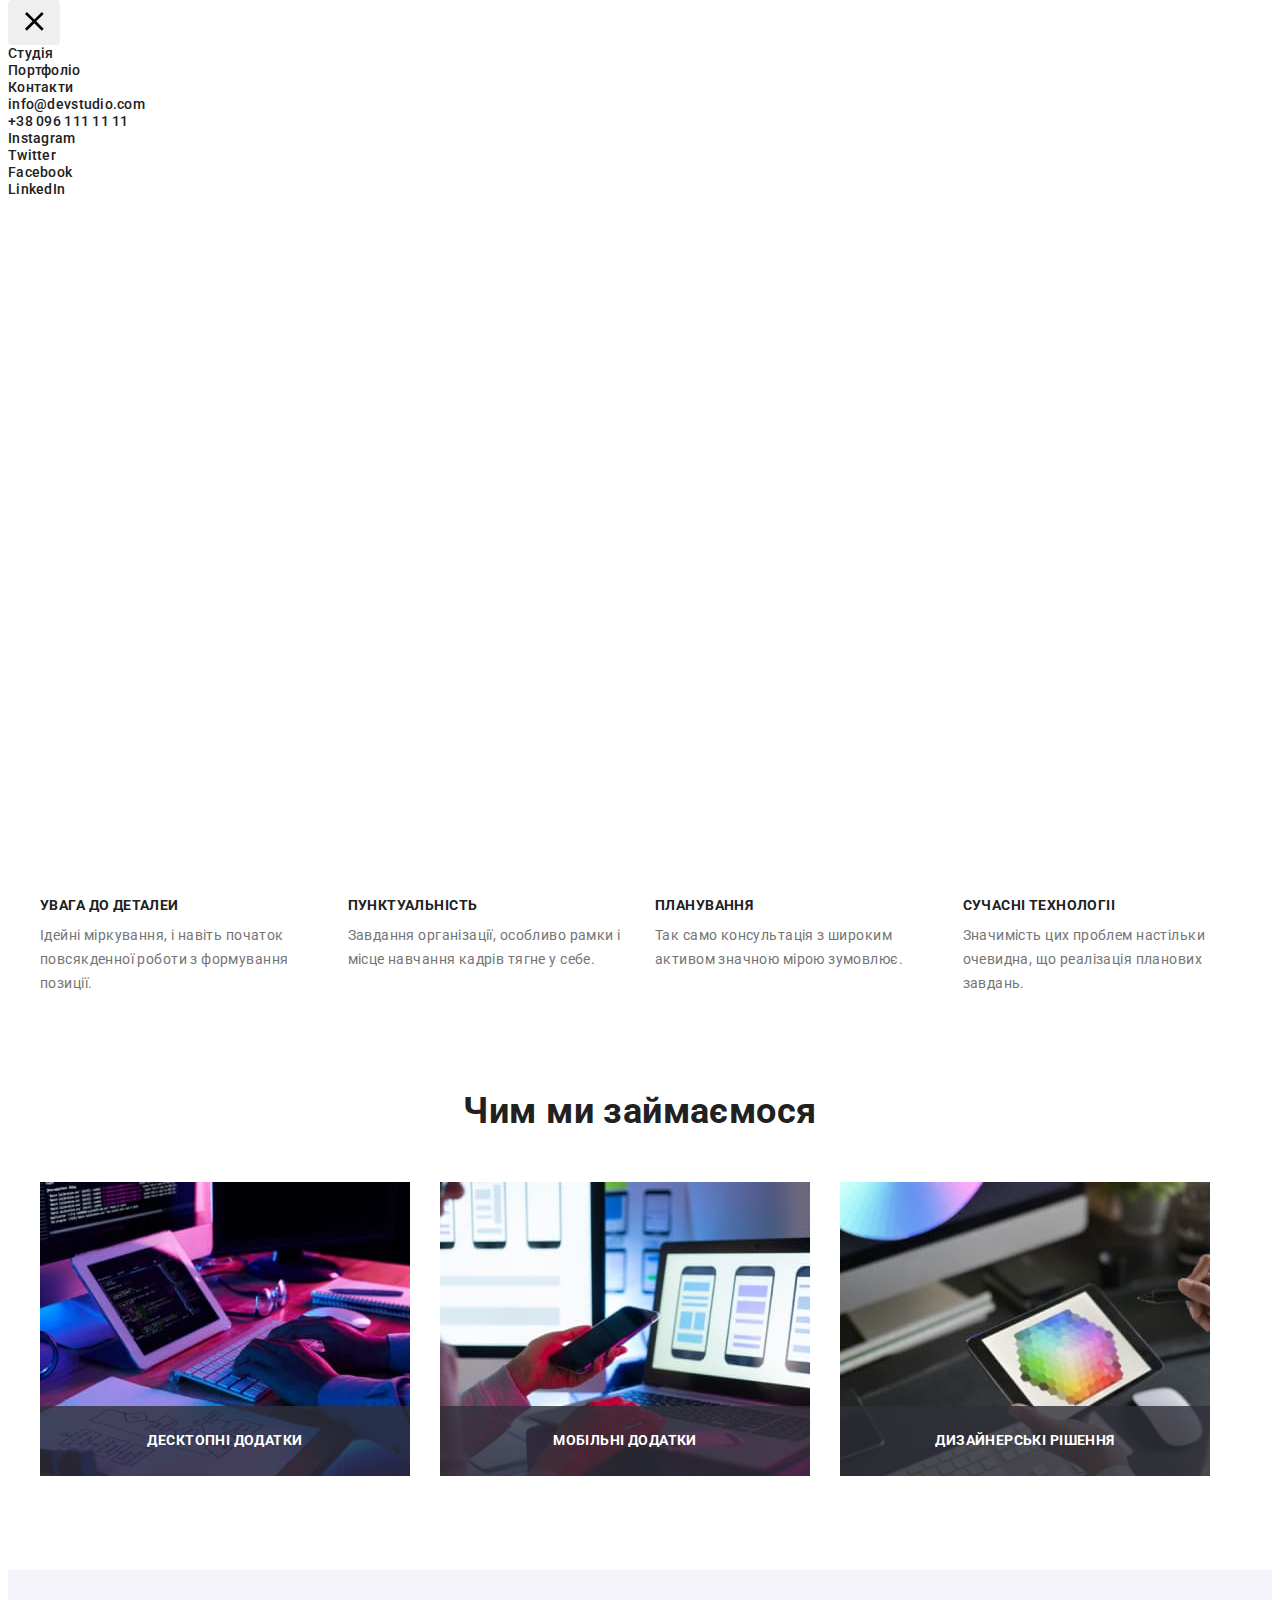
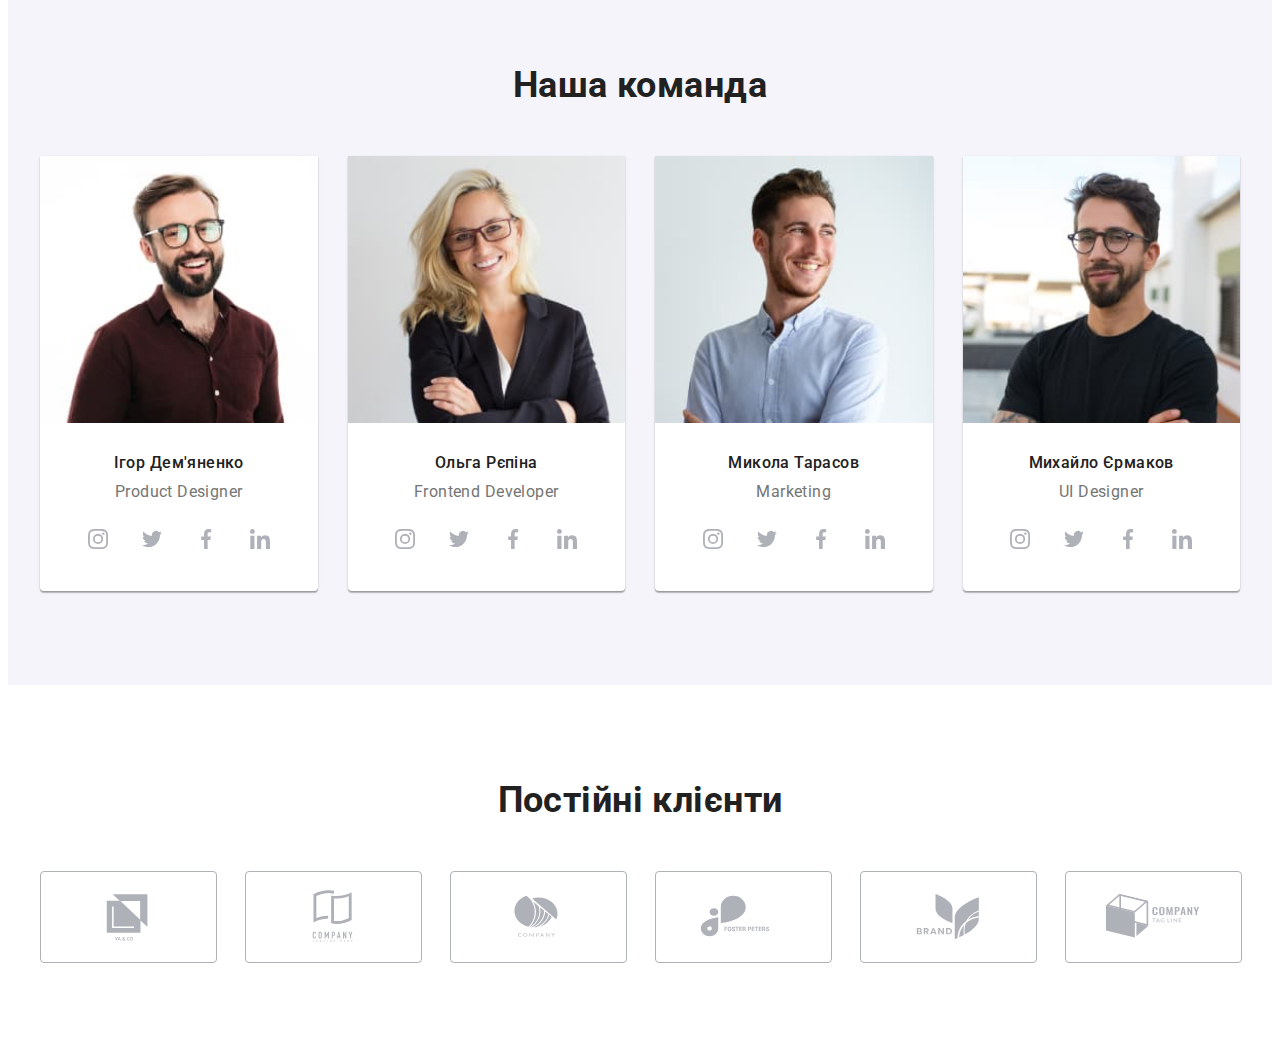
==== commit e2cdc383: "add mobile menu" ====
--- a/index.html
+++ b/index.html
@@ -21,7 +21,7 @@
     <link rel="stylesheet" href="./css/main.min.css">
   </head>
   <body>
-    <!-- <header class="header">
+    <header class="header">
       <div class="container header__container">
         <nav class="navigation">
           <a href="./index.html" class="logo link" lang="en"
@@ -55,16 +55,90 @@
             >
           </li>
         </ul>
+        <button type="button" class="menu-open">
+          <svg width="40" height="40">
+            <use href="./images/icons.svg#icon-menu-mob"></use>
+          </svg>
+        </button>
       </div>
-    </header> -->
+      <div class="mob-menu">
+        <nav>
+         <button type="button" class="menu-close">
+          <svg width="40" height="40">
+            <use href="./images/icons.svg#icon-close-mob"></use>
+          </svg>
+        </button>
+         <ul class="mob-menu-list list">
+            <li class="mob-menu-list__item">
+              <a href="./index.html" class="mob-menu-list__link link current">Студія</a>
+            </li>
+            <li class="mob-menu-list__item">
+              <a href="./portfolio.html" class="mob-menu-list__link link">Портфоліо</a>
+            </li>
+            <li class="mob-menu-list__item">
+              <a href="#" class="mob-menu-list__link link">Контакти</a>
+            </li>
+          </ul>
+        </nav>
+        <ul class="list mob-menu-connect">
+          <li class="mob-connect__item">
+            <a class="mob-connect__link link" href="mailto:info@devstudio.com"
+              >info@devstudio.com</a
+            >
+          </li>
+          <li class="mob-connect__item">
+            <a class="mob-connect__link link" href="tel:+380961111111"
+              >+38 096 111 11 11</a
+            >
+          </li>
+        </ul>
+          <ul class="list mob-soc">
+                  <li class="mob-soc__item">
+                    <a
+                      href=""
+                      class="link mob-soc-link"
+                      target="_blank"
+                      rel="noreferrer noopener"
+                    >Instagram</a>
+                  </li>
+                  <li class="mob-soc__item">
+                    <a
+                      href=""
+                      class="link mob-soc__link"
+                      target="_blank"
+                      rel="noreferrer noopener"
+                      >Twitter</a>
+                  </li>
+                  <li class="mob-soc__item">
+                    <a
+                      href=""
+                      class="link mob-soc__link"
+                      target="_blank"
+                      rel="noreferrer noopener"
+                      >Facebook</a>
+                  </li>
+                  <li class="mob-soc__item">
+                    <a
+                      href=""
+                      class="link mob-soc__link"
+                      target="_blank"
+                      rel="noreferrer noopener"
+                      >LinkedIn</a>
+                  </li>
+                </ul>
+              </div>
+            </li>
+          </ul>
+      </div>
+    </header>
 
     <main>
-      <!-- <section class="hero overlay">
+      <section class="hero overlay">
         <div class="container hero__container">
           <h1 class="hero__title">Ефективні рішення для вашого бізнесу</h1>
           <button class="btn hero__btn" type="button" data-modal-open>Замовити послугу</button>
         </div>
-      </section> -->
+      </section>
 
       <section class="section feature">
         <div class="container feature__container">
@@ -116,7 +190,7 @@
         </div>
       </section>
 
-      <!-- <section class="section about">
+      <section class="section about">
         <div class="container about__container">
           <h2 class="section-title">Чим ми займаємося</h2>
           <ul class="list img-list">
@@ -140,14 +214,36 @@
             </li>
           </ul>
         </div>
-      </section> -->
+      </section>
 
       <section class="section team">
         <div class="container team__container">
           <h2 class="section-title">Наша команда</h2>
           <ul class="list people-list">
             <li class="people-list__item">
-              <img src="./images/1-person.jpg" alt="усміхнений хлопець в окулярах" width="270" />
+              <picture>
+                <source 
+                srcset="
+                ./images/1-person.jpg 1x, 
+                ./images/1-person-2x.jpg 
+                " 
+                media="(min-width: 1200px)"/>
+                <source 
+                srcset="
+                ./images/1-person-tab.jpg 1x, 
+                ./images/1-person-tab-2x.jpg 
+                " 
+                media="(min-width: 768px)"/>
+                <source 
+                srcset="
+                ./images/1-person-mob.jpg 1x, 
+                ./images/1-person-mob-2x.jpg 
+                " 
+                media="(max-width: 480px)"/>
+                <img 
+              src="./images/1-person-mob.jpg" alt="усміхнений хлопець в окулярах" width="450" />
+              </picture>
+              
               <div class="people-list__wrap">
                 <h3 class="people-list__title">Ігор Дем'яненко</h3>
                 <p class="people-list__text" lang="en">Product Designer</p>
@@ -198,7 +294,28 @@
               </div>
             </li>
             <li class="people-list__item">
-              <img src="./images/2-person.jpg" alt="усміхнена дівчина в окулярах" width="270" />
+              <picture>
+                <source 
+                srcset="
+                ./images/2-person.jpg 1x, 
+                ./images/2-person-2x.jpg 
+                " 
+                media="(min-width: 1200px)"/>
+                <source 
+                srcset="
+                ./images/2-person-tab.jpg 1x, 
+                ./images/2-person-tab-2x.jpg 
+                " 
+                media="(min-width: 768px)"/>
+                <source 
+                srcset="
+                ./images/2-person-mob.jpg 1x, 
+                ./images/2-person-mob-2x.jpg 
+                " 
+                media="(max-width: 480px)"/>
+                <img src="./images/2-person-mob.jpg" alt="усміхнена дівчина в окулярах" width="450" />
+              </picture>
+              
               <div class="people-list__wrap">
                 <h3 class="people-list__title">Ольга Рєпіна</h3>
                 <p class="people-list__text" lang="en">Frontend Developer</p>
@@ -249,11 +366,32 @@
               </div>
             </li>
             <li class="people-list__item">
-              <img
-                src="./images/3-person.jpg"
+              <picture>
+                <source 
+                srcset="
+                ./images/3-person.jpg 1x, 
+                ./images/3-person-2x.jpg 
+                " 
+                media="(min-width: 1200px)"/>
+                <source 
+                srcset="
+                ./images/3-person-tab.jpg 1x, 
+                ./images/3-person-tab-2x.jpg 
+                " 
+                media="(min-width: 768px)"/>
+                <source 
+                srcset="
+                ./images/3-person-mob.jpg 1x, 
+                ./images/3-person-mob-2x.jpg 
+                " 
+                media="(max-width: 480px)"/>
+                <img
+                src="./images/3-person-mob.jpg"
                 alt="усміхнений хлопець в світлій сорочці"
-                width="270"
+                width="450"
               />
+              </picture>
+              
               <div class="people-list__wrap">
                 <h3 class="people-list__title">Микола Тарасов</h3>
                 <p class="people-list__text" lang="en">Marketing</p>
@@ -304,7 +442,29 @@
               </div>
             </li>
             <li class="people-list__item">
-              <img src="./images/4-person.jpg" alt="гарний хлопець в окулярах" width="270" />
+              <picture>
+                <source 
+                srcset="
+                ./images/4-person.jpg 1x, 
+                ./images/4-person-2x.jpg 
+                " 
+                media="(min-width: 1200px)"/>
+                <source 
+                srcset="
+                ./images/4-person-tab.jpg 1x, 
+                ./images/4-person-tab-2x.jpg 
+                " 
+                media="(min-width: 768px)"/>
+                <source 
+                srcset="
+                ./images/4-person-mob.jpg 1x, 
+                ./images/4-person-mob-2x.jpg 
+                " 
+                media="(max-width: 480px)"/>
+
+                <img src="./images/4-person-mob.jpg" alt="гарний хлопець в окулярах" width="450" />
+              </picture>
+              
               <div class="people-list__wrap">
                 <h3 class="people-list__title">Михайло Єрмаков</h3>
                 <p class="people-list__text" lang="en">UI Designer</p>
--- a/css/main.min.css
+++ b/css/main.min.css
@@ -1 +1 @@
-:root{--primary-text-color: #212121;--secondary-text-color: #757575;--accent-color: #2196f3;--white-color: #ffffff;--secondary-bg-color: #f5f4fa;--footer-bg-color: #2f303a;--rgba-color: rgba(255, 255, 255, 0.6);--black-color: #000000;--hover-btn: #188ce8;--icons-color: #afb1b8;--card-set-gap: 30px;--card-shadow: 0px 1px 3px rgba(0, 0, 0, 0.12), 0px 1px 1px rgba(0, 0, 0, 0.14), 0px 2px 1px rgba(0, 0, 0, 0.2);--transition: 250ms cubic-bezier(0.4, 0, 0.2, 1)}p,h1,h2,h3,h4,h5,h6{margin:0}ul,ol{list-style:none;margin:0;padding-left:0}button{display:block;cursor:pointer;border:none;border-radius:4px}address{font-style:normal}img{display:block;max-width:100%;height:auto}.link{text-decoration:none}.pic-list__link,.img-list__text,.icons-list__area,.connect__mail,.connect__tel,.navigation,.header__container,.modal-form__check-text span,.modal-form__check-text,.modal__close,.socials__link,.btn{display:flex;align-items:center}body{font-family:"roboto",sans-serif;color:var(--primary-text-color);background:var(--white-color);font-size:14px;letter-spacing:.03em}.list{list-style:none}.link{font-size:14px;font-weight:500;line-height:1.14;letter-spacing:.02em;text-decoration:none;color:var(--primary-text-color)}.section{padding-top:60px;padding-bottom:60px}@media screen and (min-width: 1200px){.section{padding-top:94px;padding-bottom:94px}}.visually-hidden{position:absolute;white-space:nowrap;width:1px;height:1px;overflow:hidden;border:0;padding:0;clip:rect(0 0 0 0);-webkit-clip-path:inset(50%);clip-path:inset(50%);margin:-1px}.logo{display:block;font-family:"Raleway",sans-serif;font-size:26px;font-weight:700;line-height:1.19;letter-spacing:.03em;color:var(--accent-color)}.logo--color-dark{color:#000;margin-right:93px}.logo--color-light{color:var(--white-color)}.container{width:100%;padding-left:15px;padding-right:15px;margin:0 auto}@media screen and (min-width: 480px){.container{width:480px}}@media screen and (min-width: 768px){.container{width:768px}}@media screen and (min-width: 1200px){.container{width:1200px}}.section-title{font-size:36px;line-height:1.17;margin-bottom:50px;text-align:center}.btn{font-family:inherit;font-style:normal;font-size:16px;font-weight:700;line-height:1.88;letter-spacing:.06em;margin:0 auto;color:var(--white-color);background-color:var(--accent-color);box-shadow:0px 4px 4px rgba(0,0,0,.15);border-radius:4px;border-color:rgba(0,0,0,0);transition:background-color var(--transition)}.btn:hover,.btn:focus{background-color:var(--hover-btn)}.socials{display:flex;justify-content:center;gap:10px}.socials__item{width:44px;height:44px}.socials__link{width:100%;height:100%;border-radius:50%;justify-content:center;transition:background-color var(--transition)}.socials__link:hover,.socials__link:focus{background-color:var(--accent-color);fill:var(--white-color)}.backdrop{width:100%;height:100%;background-color:rgba(0,0,0,.2);position:fixed;top:0;transition:opacity var(--transition),visibility var(--transition)}.backdrop.is-hidden{opacity:0;visibility:hidden;pointer-events:none}.modal{width:528px;min-height:581px;background-color:var(--white-color);border-radius:4px;box-shadow:0px 1px 3px rgba(0,0,0,.12),0px 1px 1px rgba(0,0,0,.14),0px 2px 1px rgba(0,0,0,.2);position:absolute;top:50%;left:50%;transform:translate(-50%, -50%) scale(1) rotate(0);transition:transform var(--transition),border-radius var(--transition);padding:40px}.backdrop.is-hidden .modal{transform:translate(-50%, -50%) scale(0) rotate(1turn);border-radius:50%}.modal__close{width:30px;height:30px;background-color:rgba(0,0,0,0);border:1px solid rgba(0,0,0,.1);border-radius:50%;position:absolute;top:8px;right:8px;justify-content:center;transition:fill var(--transition)}.modal__close:hover,.modal__close:focus{fill:var(--accent-color)}.modal__title{text-align:center;font-size:20px;font-weight:700;line-height:1.2;margin-bottom:12px}.modal-form__input{width:100%;height:40px;border:1px solid rgba(33,33,33,.2);border-radius:4px;color:var(--primary-text-color);font-size:14px;padding-left:42px;padding-right:12px;outline:rgba(0,0,0,0);transition:border var(--transition)}.modal-form__input:focus{border-color:var(--accent-color)}.modal-form__label{display:block;margin-bottom:4px;font-size:12px;line-height:1.17;letter-spacing:.01em;color:var(--secondary-text-color)}.modal-form__field{margin-bottom:10px}.modal-comment{margin-bottom:20px}.modal-form__checkbox{margin-bottom:30px}.modal-form__comment{width:100%;height:120px;border:1px solid rgba(33,33,33,.2);border-radius:4px;padding:12px 16px;outline:rgba(0,0,0,0);resize:none;transition:border-color var(--transition)}.modal-form__comment:focus{border-color:var(--accent-color)}.modal-form__comment::-moz-placeholder{font-size:12px;font-weight:400;line-height:.86;letter-spacing:.01em;color:rgba(117,117,117,.5)}.modal-form__comment:-ms-input-placeholder{font-size:12px;font-weight:400;line-height:.86;letter-spacing:.01em;color:rgba(117,117,117,.5)}.modal-form__comment::placeholder{font-size:12px;font-weight:400;line-height:.86;letter-spacing:.01em;color:rgba(117,117,117,.5)}.modal-form__input-wrap{position:relative}.modal-form__icon{position:absolute;left:12px;top:50%;transform:translateY(-50%);fill:currentColor;transition:fill var(--transition)}.modal-form__input:focus+.modal-form__icon{fill:var(--accent-color)}.modal-form__btn{width:200px;height:50px;padding:10px 52px}.modal-form__check-text{line-height:1.7;color:var(--secondary-text-color);justify-content:center}.modal-form__agree{color:var(--accent-color);margin-left:5px}.modal-form__check-text span{width:16px;height:15px;border:2px solid var(--primary-text-color);border-radius:2px;margin-right:8px;justify-content:center;fill:rgba(0,0,0,0);transition:border-color var(--transition),fill var(--transition)}.input-check:checked+.modal-form__check-text span{background-color:var(--accent-color);border-color:rgba(0,0,0,0);fill:var(--white-color)}.input-check:checked+.modal-form__check-text span{border-color:var(--accent-color)}.menu{display:flex;gap:50px}.menu .link.current::after{content:"";position:absolute;width:100%;height:4px;bottom:-1px;right:0;background:var(--accent-color);border-radius:2px}.menu .link:hover,.menu .link:focus{color:var(--accent-color)}.menu .link.current{color:var(--accent-color)}.menu__link{padding-top:32px;padding-bottom:32px}.menu__link{display:block;transition:color var(--transition);position:relative}.connect__mail,.connect__tel{font-size:14px;font-weight:500;line-height:1.14;letter-spacing:.02em;padding-top:32px;padding-bottom:32px;color:var(--secondary-text-color);justify-content:center;fill:currentColor;transition:color var(--transition)}.connect__mail:hover,.connect__mail:focus,.connect__tel:hover,.connect__tel:focus{color:var(--accent-color)}.header{border-bottom:1px solid #ececec}.connect{display:flex}.connect__header{margin-left:auto;gap:50px}.connect__mail-icon,.connect__tel-icon{margin-right:10px}.hero__container{text-align:center;padding-top:200px;padding-bottom:200px}.hero__title{font-size:44px;font-weight:900;line-height:1.36;letter-spacing:.06em;text-transform:uppercase;width:696px;margin:0 auto;color:var(--white-color);margin-bottom:30px}.hero__btn{padding:10px 32px}.overlay{max-width:1600px;height:600px;margin-left:auto;margin-right:auto;background-color:var(--footer-bg-color);background-image:linear-gradient(rgba(47, 48, 58, 0.4), rgba(47, 48, 58, 0.4)),url(../images/bg-img.jpg);background-repeat:no-repeat;background-position:center;background-size:cover}.icons-list{display:flex;gap:30px}.icons-list__item{width:270px}.icons-list__area{width:100%;height:120px;background:var(--secondary-bg-color);border-radius:4px;justify-content:center;margin-bottom:30px}.icons-list__title{font-size:14px;line-height:1.14;font-size:14px;line-height:1.14;text-transform:uppercase;margin-bottom:10px}.icons-list__text{font-size:14px;line-height:1.71;color:var(--secondary-text-color)}.about{padding-top:0}.img-list{display:flex;gap:30px}.img-list__wrap{position:relative}.img-list__text{position:absolute;bottom:0;color:var(--white-color);background:rgba(47,48,58,.8);font-weight:700;line-height:1.1;text-transform:uppercase;height:70px;width:100%;text-align:center;justify-content:center}.team{background-color:var(--secondary-bg-color)}.people-list{display:flex;flex-wrap:wrap;gap:30px}.people-list__item{width:100%;background:var(--white-color);box-shadow:0px 1px 3px rgba(0,0,0,.12),0px 1px 1px rgba(0,0,0,.14),0px 2px 1px rgba(0,0,0,.2);border-radius:0px 0px 4px 4px;display:block}@media screen and (min-width: 768px){.people-list__item{width:calc((100% - 30px)/2)}}@media screen and (min-width: 1200px){.people-list__item{width:calc((100% - 90px)/4)}}.people-list__wrap{padding-top:30px;padding-bottom:30px}.people-list__title{font-size:16px;font-weight:500;line-height:1.19;text-align:center;color:var(--primary-text-color);margin-bottom:10px}.people-list__text{font-size:16px;line-height:1.19;text-align:center;margin-bottom:16px;color:var(--secondary-text-color)}.socials__link--team{background:var(--white-color);fill:var(--icons-color);transition:fill var(--transition)}.socials__link--team:hover,.socials__link--team:focus{fill:var(--white-color)}.pic-list{display:flex;flex-wrap:wrap;gap:30px}.pic-list__item{width:calc((100% - 30px)/2);height:90px}@media screen and (min-width: 768px){.pic-list__item{width:calc((100% - 60px)/3)}}@media screen and (min-width: 1200px){.pic-list__item{width:calc((100% - 150px)/6)}}.pic-list__link{width:100%;height:100%;border:1px solid var(--icons-color);border-radius:4px;justify-content:center;fill:var(--icons-color);transition:border-color var(--transition),fill var(--transition)}.pic-list__link:hover,.pic-list__link:focus{border-color:var(--accent-color);fill:var(--accent-color)}.footer{padding-top:60px;padding-bottom:60px;background-color:var(--footer-bg-color)}.footer__logo{margin-bottom:20px}.address{font-style:normal}.contacts-list__map,.contacts-list__link{font-size:14px;font-weight:400;line-height:1.71;letter-spacing:.03em;transition:color var(--transition)}.contacts-list__map:hover,.contacts-list__map:focus,.contacts-list__link:hover,.contacts-list__link:focus{color:var(--accent-color)}.contacts-list__map{color:var(--white-color)}.contacts-list__link{color:var(--rgba-color)}.contacts-list__item:not(:last-child){margin-bottom:9px}.socials__link--footer{background:rgba(255,255,255,.1);fill:var(--white-color)}.footer__title,.online-form__title{margin-bottom:20px;text-transform:uppercase;font-weight:700;color:var(--white-color)}.online-form__title{display:block}.footer-wrap{display:flex;align-items:baseline}.footer-social{margin-left:70px}.footer-sign-up{margin-left:auto}.wrap-input{display:flex}.online-form__input{width:358px;height:50px;border:1px solid rgba(255,255,255,.3);box-shadow:0px 4px 4px rgba(0,0,0,.15);border-radius:4px;color:var(--secondary-text-color);font-size:16px;font-weight:400;line-height:1.26;letter-spacing:.03em;padding:15px 16px;outline:rgba(0,0,0,0);background-color:rgba(0,0,0,0);margin-right:12px;transition:border-color var(--transition)}.online-form__input:focus{border-color:var(--accent-color)}.online-form__input::-moz-placeholder{font-size:16px;line-height:1.26;letter-spacing:.03em;align-items:center;color:rgba(255,255,255,.6)}.online-form__input:-ms-input-placeholder{font-size:16px;line-height:1.26;letter-spacing:.03em;align-items:center;color:rgba(255,255,255,.6)}.online-form__input::placeholder{font-size:16px;line-height:1.26;letter-spacing:.03em;align-items:center;color:rgba(255,255,255,.6)}.online-form__btn{justify-content:center;gap:10px;width:200px;height:50px;padding:10px 28px}.online-form__icon{fill:currentColor}.list-buttons{display:flex;gap:8px;justify-content:center;margin-bottom:50px}.list-buttons__btn{display:inline-block;padding:6px 22px;border:1px solid rgba(0,0,0,0);font-family:inherit;font-style:normal;font-size:16px;font-weight:500;line-height:1.63;letter-spacing:.03em;text-align:center;color:var(--primary-text-color);background-color:var(--secondary-bg-color);transition:background-color var(--transition),color var(--transition),box-shadow var(--transition)}.list-buttons__btn:hover,.list-buttons__btn:focus{color:var(--white-color);background-color:var(--accent-color);box-shadow:0px 3px 1px rgba(0,0,0,.1),0px 1px 2px rgba(0,0,0,.08),0px 2px 2px rgba(0,0,0,.12)}.card-list{display:flex;flex-wrap:wrap;gap:30px}.card-list>.card-list__item{flex-basis:calc((100% - 60px)/3)}.top-wrap{position:relative;overflow:hidden}.top-wrap__descr{position:absolute;top:0;padding:63px 24px;color:var(--white-color);background:rgba(33,150,243,.9);font-size:18px;font-weight:400;line-height:1.6;letter-spacing:.03em;height:100%;transform:translateY(100%);transition:transform var(--transition)}.card-list__link:hover .top-wrap__descr,.card-list__link:focus .top-wrap__descr{transform:translateY(0)}.portfolio-wrap{padding:20px 24px;border:1px solid #eee}.card-list__title{font-size:18px;line-height:2;letter-spacing:.06em;color:var(--primary-text-color);margin-bottom:4px}.card-list__text{font-size:16px;font-weight:400;line-height:1.88;letter-spacing:.03em;color:var(--secondary-text-color)}.card-list__link{display:block;transition:box-shadow var(--transition)}.card-list__link:hover,.card-list__link:focus{box-shadow:0px 1px 1px rgba(0,0,0,.12),0px 4px 4px rgba(0,0,0,.06),1px 4px 6px rgba(0,0,0,.16)}/*# sourceMappingURL=main.min.css.map */+:root{--primary-text-color: #212121;--secondary-text-color: #757575;--accent-color: #2196f3;--white-color: #ffffff;--secondary-bg-color: #f5f4fa;--footer-bg-color: #2f303a;--rgba-color: rgba(255, 255, 255, 0.6);--black-color: #000000;--hover-btn: #188ce8;--icons-color: #afb1b8;--card-set-gap: 30px;--card-shadow: 0px 1px 3px rgba(0, 0, 0, 0.12), 0px 1px 1px rgba(0, 0, 0, 0.14), 0px 2px 1px rgba(0, 0, 0, 0.2);--transition: 250ms cubic-bezier(0.4, 0, 0.2, 1);--bg-gradient: linear-gradient(rgba(47, 48, 58, 0.4), rgba(47, 48, 58, 0.4))}p,h1,h2,h3,h4,h5,h6{margin:0}ul,ol{list-style:none;margin:0;padding-left:0}button{display:block;cursor:pointer;border:none;border-radius:4px}address{font-style:normal}img{display:block;max-width:100%;height:auto}.link{text-decoration:none}.pic-list__link,.img-list__text,.icons-list__area,.connect__mail,.connect__tel,.navigation,.header__container,.modal-form__check-text span,.modal-form__check-text,.modal__close,.socials__link,.btn{display:flex;align-items:center}body{font-family:"roboto",sans-serif;color:var(--primary-text-color);background:var(--white-color);font-size:14px;letter-spacing:.03em}.list{list-style:none}.link{font-size:14px;font-weight:500;line-height:1.14;letter-spacing:.02em;text-decoration:none;color:var(--primary-text-color)}.section{padding-top:60px;padding-bottom:60px}@media screen and (min-width: 1200px){.section{padding-top:94px;padding-bottom:94px}}.visually-hidden{position:absolute;white-space:nowrap;width:1px;height:1px;overflow:hidden;border:0;padding:0;clip:rect(0 0 0 0);-webkit-clip-path:inset(50%);clip-path:inset(50%);margin:-1px}.logo{display:block;font-family:"Raleway",sans-serif;font-size:26px;font-weight:700;line-height:1.19;letter-spacing:.03em;color:var(--accent-color)}.logo--color-dark{color:#000;margin-right:93px}.logo--color-light{color:var(--white-color)}.container{width:100%;padding-left:15px;padding-right:15px;margin:0 auto}@media screen and (min-width: 480px){.container{max-width:480px}}@media screen and (min-width: 768px){.container{max-width:768px}}@media screen and (min-width: 1200px){.container{max-width:1200px}}.section-title{font-size:28px;font-weight:700;line-height:1.18;margin-bottom:30px;text-align:center}@media screen and (min-width: 1200px){.section-title{font-size:36px;font-weight:700;line-height:1.17;margin-bottom:50px}}.btn{font-family:inherit;font-style:normal;font-size:16px;font-weight:700;line-height:1.88;letter-spacing:.06em;margin:0 auto;color:var(--white-color);background-color:var(--accent-color);box-shadow:0px 4px 4px rgba(0,0,0,.15);border-radius:4px;border-color:rgba(0,0,0,0);transition:background-color var(--transition)}.btn:hover,.btn:focus{background-color:var(--hover-btn)}.socials{display:flex;justify-content:center;gap:10px}.socials__item{width:44px;height:44px}.socials__link{width:100%;height:100%;border-radius:50%;justify-content:center;transition:background-color var(--transition)}.socials__link:hover,.socials__link:focus{background-color:var(--accent-color);fill:var(--white-color)}.backdrop{width:100%;height:100%;background-color:rgba(0,0,0,.2);position:fixed;top:0;transition:opacity var(--transition),visibility var(--transition)}.backdrop.is-hidden{opacity:0;visibility:hidden;pointer-events:none}.modal{width:528px;min-height:581px;background-color:var(--white-color);border-radius:4px;box-shadow:0px 1px 3px rgba(0,0,0,.12),0px 1px 1px rgba(0,0,0,.14),0px 2px 1px rgba(0,0,0,.2);position:absolute;top:50%;left:50%;transform:translate(-50%, -50%) scale(1) rotate(0);transition:transform var(--transition),border-radius var(--transition);padding:40px}.backdrop.is-hidden .modal{transform:translate(-50%, -50%) scale(0) rotate(1turn);border-radius:50%}.modal__close{width:30px;height:30px;background-color:rgba(0,0,0,0);border:1px solid rgba(0,0,0,.1);border-radius:50%;position:absolute;top:8px;right:8px;justify-content:center;transition:fill var(--transition)}.modal__close:hover,.modal__close:focus{fill:var(--accent-color)}.modal__title{text-align:center;font-size:20px;font-weight:700;line-height:1.2;margin-bottom:12px}.modal-form__input{width:100%;height:40px;border:1px solid rgba(33,33,33,.2);border-radius:4px;color:var(--primary-text-color);font-size:14px;padding-left:42px;padding-right:12px;outline:rgba(0,0,0,0);transition:border var(--transition)}.modal-form__input:focus{border-color:var(--accent-color)}.modal-form__label{display:block;margin-bottom:4px;font-size:12px;line-height:1.17;letter-spacing:.01em;color:var(--secondary-text-color)}.modal-form__field{margin-bottom:10px}.modal-comment{margin-bottom:20px}.modal-form__checkbox{margin-bottom:30px}.modal-form__comment{width:100%;height:120px;border:1px solid rgba(33,33,33,.2);border-radius:4px;padding:12px 16px;outline:rgba(0,0,0,0);resize:none;transition:border-color var(--transition)}.modal-form__comment:focus{border-color:var(--accent-color)}.modal-form__comment::-moz-placeholder{font-size:12px;font-weight:400;line-height:.86;letter-spacing:.01em;color:rgba(117,117,117,.5)}.modal-form__comment:-ms-input-placeholder{font-size:12px;font-weight:400;line-height:.86;letter-spacing:.01em;color:rgba(117,117,117,.5)}.modal-form__comment::placeholder{font-size:12px;font-weight:400;line-height:.86;letter-spacing:.01em;color:rgba(117,117,117,.5)}.modal-form__input-wrap{position:relative}.modal-form__icon{position:absolute;left:12px;top:50%;transform:translateY(-50%);fill:currentColor;transition:fill var(--transition)}.modal-form__input:focus+.modal-form__icon{fill:var(--accent-color)}.modal-form__btn{width:200px;height:50px;padding:10px 52px}.modal-form__check-text{line-height:1.7;color:var(--secondary-text-color);justify-content:center}.modal-form__agree{color:var(--accent-color);margin-left:5px}.modal-form__check-text span{width:16px;height:15px;border:2px solid var(--primary-text-color);border-radius:2px;margin-right:8px;justify-content:center;fill:rgba(0,0,0,0);transition:border-color var(--transition),fill var(--transition)}.input-check:checked+.modal-form__check-text span{background-color:var(--accent-color);border-color:rgba(0,0,0,0);fill:var(--white-color)}.input-check:checked+.modal-form__check-text span{border-color:var(--accent-color)}.menu{display:none;gap:50px}.menu .link.current::after{content:"";position:absolute;width:100%;height:4px;bottom:-1px;right:0;background:var(--accent-color);border-radius:2px}.menu .link:hover,.menu .link:focus{color:var(--accent-color)}.menu .link.current{color:var(--accent-color)}.menu__link{padding-top:32px;padding-bottom:32px}.menu__link{display:block;transition:color var(--transition);position:relative}.connect__mail,.connect__tel{font-size:14px;font-weight:500;line-height:1.14;letter-spacing:.02em;padding-top:32px;padding-bottom:32px;color:var(--secondary-text-color);justify-content:center;fill:currentColor;transition:color var(--transition)}.connect__mail:hover,.connect__mail:focus,.connect__tel:hover,.connect__tel:focus{color:var(--accent-color)}.header{border-bottom:1px solid #ececec}.connect{display:none}.connect__header{margin-left:auto;gap:50px}.connect__mail-icon,.connect__tel-icon{margin-right:10px}.menu-open{margin-left:auto}.mob-menu{width:100vw;height:100vh;background-color:var(--white-color);position:fixed;top:0;z-index:1}.hero__container{text-align:center;padding-top:198px;padding-bottom:198px;max-width:100%}@media screen and (min-width: 768px){.hero__container{max-width:768px}}@media screen and (min-width: 1200px){.hero__container{padding-top:200px;padding-bottom:200px;max-width:1200px}}.hero__title{font-size:26px;font-weight:900;line-height:1.62;letter-spacing:.06em;text-transform:uppercase;width:360px;margin:0 auto;color:var(--white-color);margin-bottom:30px}@media screen and (min-width: 1200px){.hero__title{font-size:44px;font-weight:900;line-height:1.36;letter-spacing:.06em;width:696px}}.hero__btn{padding:10px 24px}@media screen and (min-width: 1200px){.hero__btn{padding:10px 32px}}.overlay{max-width:1600px;height:600px;margin-left:auto;margin-right:auto;background-color:var(--footer-bg-color);background-image:var(--bg-gradient),url(../images/bg-img-mob.jpg);background-repeat:no-repeat;background-position:center;background-size:cover}@media(min-device-pixel-ratio: 2),(-webkit-min-device-pixel-ratio: 2),(min-resolution: 192dpi),(min-resolution: 2dppx){.overlay{background-image:var(--bg-gradient),url(../images/bg-img-mob-2x.jpg)}}@media screen and (min-width: 768px){.overlay{background-image:var(--bg-gradient),url(../images/bg-img-tab.jpg)}}@media screen and (min-width: 768px)and (min-device-pixel-ratio: 2),screen and (min-width: 768px)and (-webkit-min-device-pixel-ratio: 2),screen and (min-width: 768px)and (min-resolution: 192dpi),screen and (min-width: 768px)and (min-resolution: 2dppx){.overlay{background-image:var(--bg-gradient),url(../images/bg-img-tab-2x.jpg)}}@media screen and (min-width: 1200px){.overlay{background-image:var(--bg-gradient),url(../images/bg-img.jpg)}}@media screen and (min-width: 1200px)and (min-device-pixel-ratio: 2),screen and (min-width: 1200px)and (-webkit-min-device-pixel-ratio: 2),screen and (min-width: 1200px)and (min-resolution: 192dpi),screen and (min-width: 1200px)and (min-resolution: 2dppx){.overlay{background-image:var(--bg-gradient),url(../images/bg-img-2x.jpg)}}.icons-list{display:flex;flex-wrap:wrap;gap:30px}.icons-list__item{width:100%}@media screen and (min-width: 768px){.icons-list__item{width:calc((100% - 30px)/2)}}@media screen and (min-width: 1200px){.icons-list__item{width:calc((100% - 90px)/4)}}.icons-list__area{width:100%;height:120px;background:var(--secondary-bg-color);border-radius:4px;justify-content:center;margin-bottom:30px}.icons-list__title{font-size:14px;line-height:1.14;text-transform:uppercase;margin-bottom:10px}.icons-list__text{font-size:14px;line-height:1.71;color:var(--secondary-text-color)}.about{padding-top:0}@media screen and (max-width: 1199px){.about{display:none}}.img-list{display:flex;gap:30px}.img-list__wrap{position:relative}.img-list__text{position:absolute;bottom:0;color:var(--white-color);background:rgba(47,48,58,.8);font-weight:700;line-height:1.1;text-transform:uppercase;height:70px;width:100%;text-align:center;justify-content:center}.team{background-color:var(--secondary-bg-color)}.people-list{display:flex;flex-wrap:wrap;gap:30px}.people-list__item{width:100%;background:var(--white-color);box-shadow:0px 1px 3px rgba(0,0,0,.12),0px 1px 1px rgba(0,0,0,.14),0px 2px 1px rgba(0,0,0,.2);border-radius:0px 0px 4px 4px;display:block}@media screen and (min-width: 768px){.people-list__item{width:calc((100% - 30px)/2)}}@media screen and (min-width: 1200px){.people-list__item{width:calc((100% - 90px)/4)}}.people-list__wrap{padding-top:30px;padding-bottom:30px}.people-list__title{font-size:16px;font-weight:500;line-height:1.19;text-align:center;color:var(--primary-text-color);margin-bottom:10px}.people-list__text{font-size:16px;line-height:1.19;text-align:center;margin-bottom:16px;color:var(--secondary-text-color)}.socials__link--team{background:var(--white-color);fill:var(--icons-color);transition:fill var(--transition)}.socials__link--team:hover,.socials__link--team:focus{fill:var(--white-color)}.pic-list{display:flex;flex-wrap:wrap;gap:30px}.pic-list__item{width:calc((100% - 30px)/2);height:90px}@media screen and (min-width: 768px){.pic-list__item{width:calc((100% - 60px)/3)}}@media screen and (min-width: 1200px){.pic-list__item{width:calc((100% - 150px)/6)}}.pic-list__link{width:100%;height:100%;border:1px solid var(--icons-color);border-radius:4px;justify-content:center;fill:var(--icons-color);transition:border-color var(--transition),fill var(--transition)}.pic-list__link:hover,.pic-list__link:focus{border-color:var(--accent-color);fill:var(--accent-color)}.footer{padding-top:60px;padding-bottom:60px;background-color:var(--footer-bg-color)}.footer__logo{margin-bottom:20px}.address{font-style:normal}.contacts-list__map,.contacts-list__link{font-size:14px;font-weight:400;line-height:1.71;letter-spacing:.03em;transition:color var(--transition)}.contacts-list__map:hover,.contacts-list__map:focus,.contacts-list__link:hover,.contacts-list__link:focus{color:var(--accent-color)}.contacts-list__map{color:var(--white-color)}.contacts-list__link{color:var(--rgba-color)}.contacts-list__item:not(:last-child){margin-bottom:9px}.socials__link--footer{background:rgba(255,255,255,.1);fill:var(--white-color)}.footer__title,.online-form__title{margin-bottom:20px;text-transform:uppercase;font-weight:700;color:var(--white-color)}.online-form__title{display:block}.footer-wrap{display:flex;align-items:baseline}.footer-social{margin-left:70px}.footer-sign-up{margin-left:auto}.wrap-input{display:flex}.online-form__input{width:358px;height:50px;border:1px solid rgba(255,255,255,.3);box-shadow:0px 4px 4px rgba(0,0,0,.15);border-radius:4px;color:var(--secondary-text-color);font-size:16px;font-weight:400;line-height:1.26;letter-spacing:.03em;padding:15px 16px;outline:rgba(0,0,0,0);background-color:rgba(0,0,0,0);margin-right:12px;transition:border-color var(--transition)}.online-form__input:focus{border-color:var(--accent-color)}.online-form__input::-moz-placeholder{font-size:16px;line-height:1.26;letter-spacing:.03em;align-items:center;color:rgba(255,255,255,.6)}.online-form__input:-ms-input-placeholder{font-size:16px;line-height:1.26;letter-spacing:.03em;align-items:center;color:rgba(255,255,255,.6)}.online-form__input::placeholder{font-size:16px;line-height:1.26;letter-spacing:.03em;align-items:center;color:rgba(255,255,255,.6)}.online-form__btn{justify-content:center;gap:10px;width:200px;height:50px;padding:10px 28px}.online-form__icon{fill:currentColor}.list-buttons{display:flex;gap:8px;justify-content:center;margin-bottom:50px}.list-buttons__btn{display:inline-block;padding:6px 22px;border:1px solid rgba(0,0,0,0);font-family:inherit;font-style:normal;font-size:16px;font-weight:500;line-height:1.63;letter-spacing:.03em;text-align:center;color:var(--primary-text-color);background-color:var(--secondary-bg-color);transition:background-color var(--transition),color var(--transition),box-shadow var(--transition)}.list-buttons__btn:hover,.list-buttons__btn:focus{color:var(--white-color);background-color:var(--accent-color);box-shadow:0px 3px 1px rgba(0,0,0,.1),0px 1px 2px rgba(0,0,0,.08),0px 2px 2px rgba(0,0,0,.12)}.card-list{display:flex;flex-wrap:wrap;gap:30px}.card-list>.card-list__item{flex-basis:calc((100% - 60px)/3)}.top-wrap{position:relative;overflow:hidden}.top-wrap__descr{position:absolute;top:0;padding:63px 24px;color:var(--white-color);background:rgba(33,150,243,.9);font-size:18px;font-weight:400;line-height:1.6;letter-spacing:.03em;height:100%;transform:translateY(100%);transition:transform var(--transition)}.card-list__link:hover .top-wrap__descr,.card-list__link:focus .top-wrap__descr{transform:translateY(0)}.portfolio-wrap{padding:20px 24px;border:1px solid #eee}.card-list__title{font-size:18px;line-height:2;letter-spacing:.06em;color:var(--primary-text-color);margin-bottom:4px}.card-list__text{font-size:16px;font-weight:400;line-height:1.88;letter-spacing:.03em;color:var(--secondary-text-color)}.card-list__link{display:block;transition:box-shadow var(--transition)}.card-list__link:hover,.card-list__link:focus{box-shadow:0px 1px 1px rgba(0,0,0,.12),0px 4px 4px rgba(0,0,0,.06),1px 4px 6px rgba(0,0,0,.16)}/*# sourceMappingURL=main.min.css.map */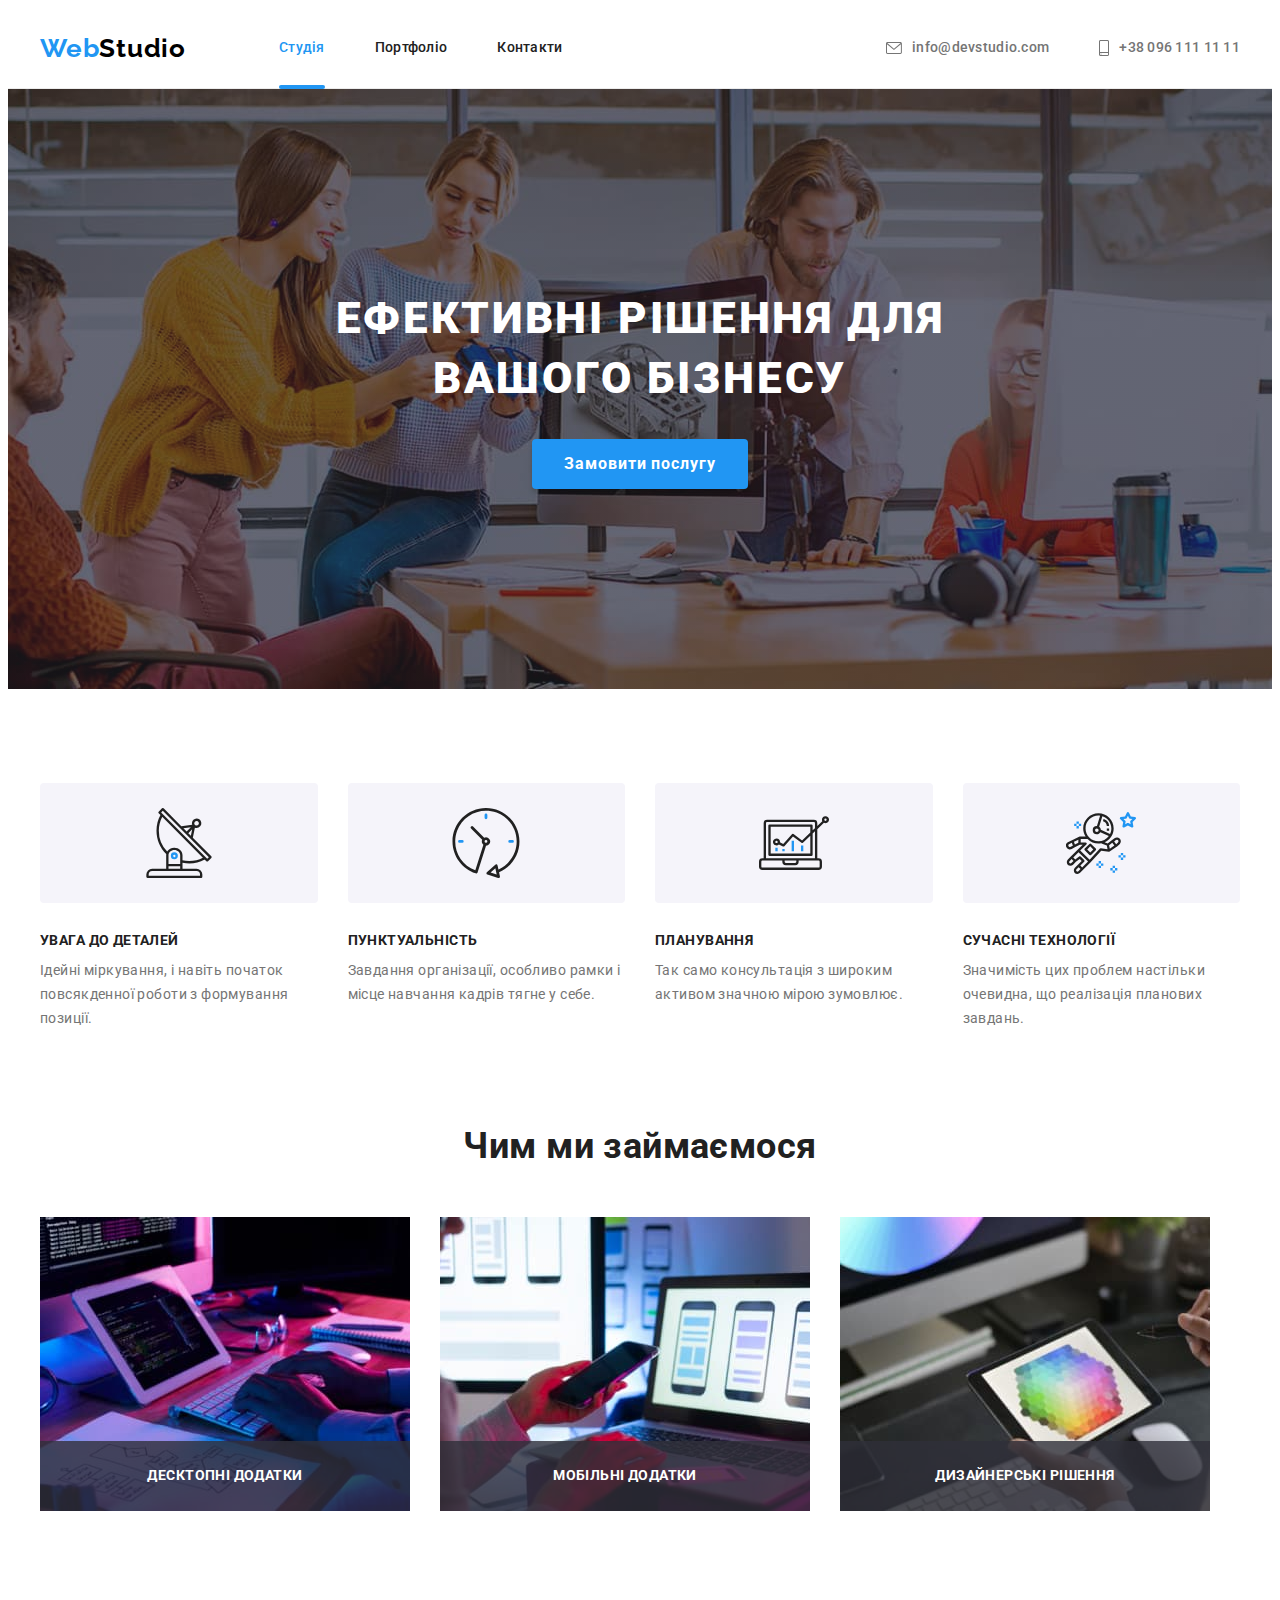
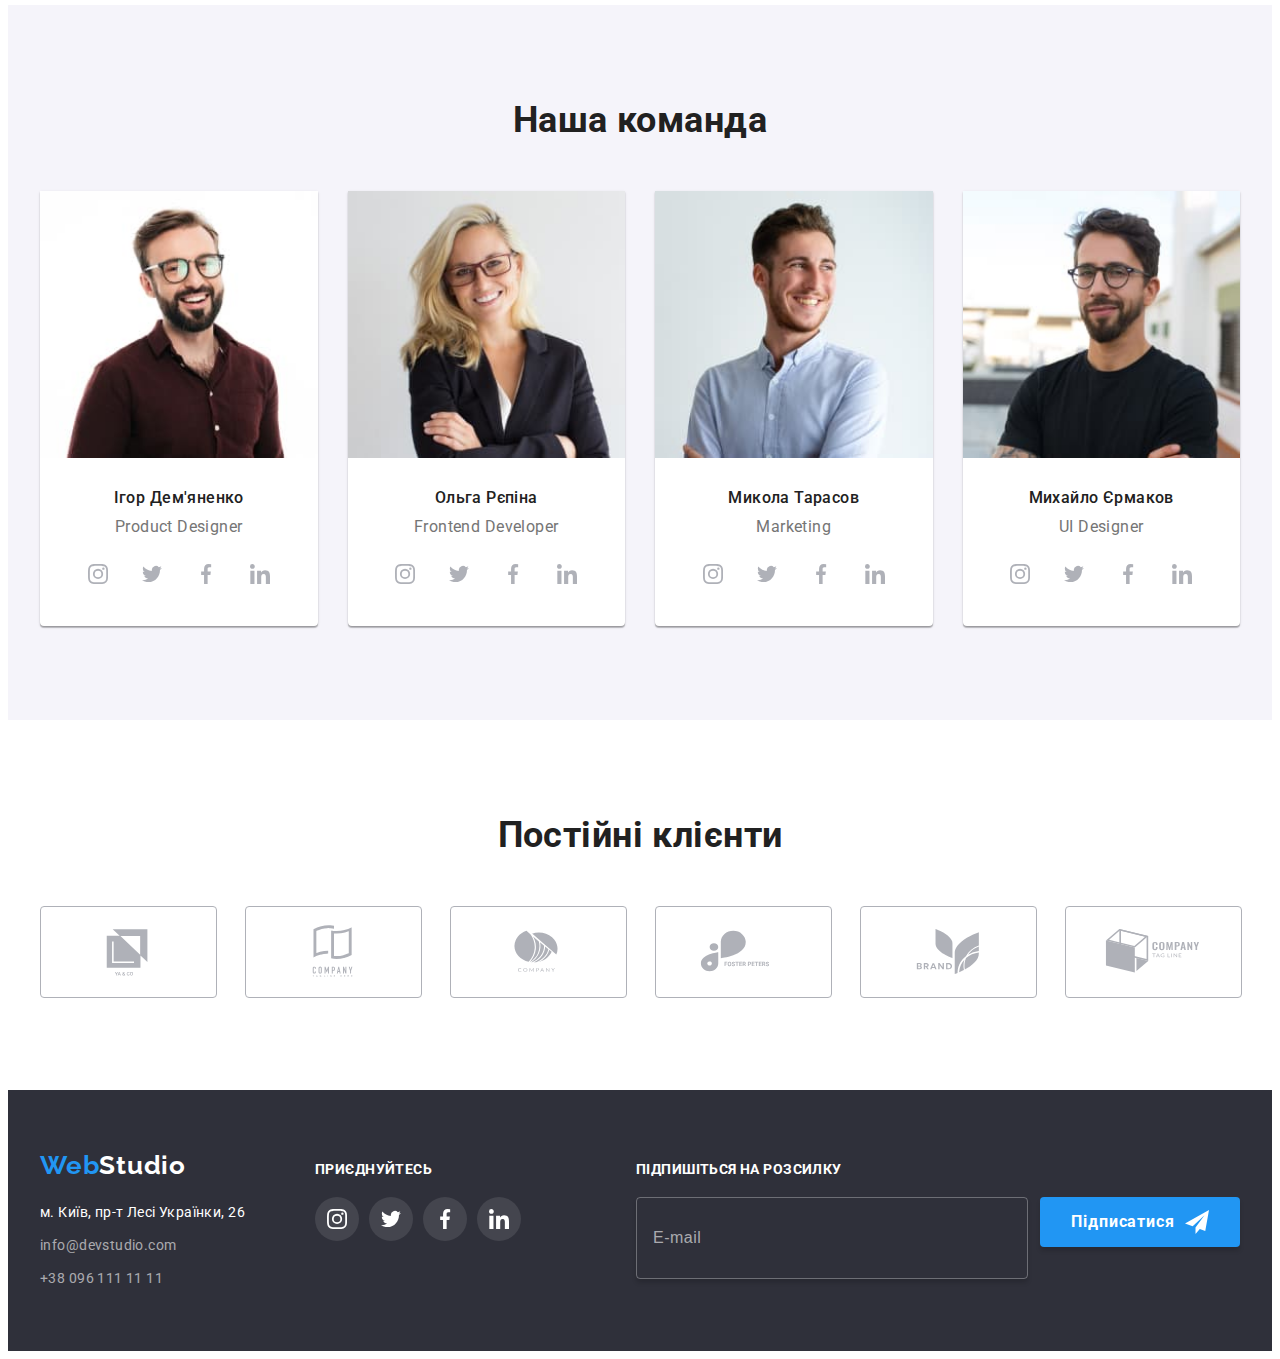
==== commit 912d5b27: "add header" ====
--- a/index.html
+++ b/index.html
@@ -55,22 +55,21 @@
             >
           </li>
         </ul>
-        <button type="button" class="menu-open">
-          <svg width="40" height="40">
+        <button type="button" class="menu-open" data-menu-open><svg width="40" height="40">
             <use href="./images/icons.svg#icon-menu-mob"></use>
-          </svg>
-        </button>
+          </svg></button>
       </div>
-      <div class="mob-menu">
-        <nav>
-         <button type="button" class="menu-close">
-          <svg width="40" height="40">
+
+      <div class="mob-menu is-hidden" data-menu>
+        <div class="mob-menu__container">
+          <div class="mob-menu-top">
+            <button type="button" class="menu-close" data-menu-close>
+            <svg width="40" height="40">
             <use href="./images/icons.svg#icon-close-mob"></use>
-          </svg>
-        </button>
-         <ul class="mob-menu-list list">
+          </svg></button>
+        <ul class="mob-menu-list list">
             <li class="mob-menu-list__item">
-              <a href="./index.html" class="mob-menu-list__link link current">Студія</a>
+              <a href="./index.html" class="mob-menu-list__link link mob-menu-list__link--active">Студія</a>
             </li>
             <li class="mob-menu-list__item">
               <a href="./portfolio.html" class="mob-menu-list__link link">Портфоліо</a>
@@ -79,24 +78,27 @@
               <a href="#" class="mob-menu-list__link link">Контакти</a>
             </li>
           </ul>
-        </nav>
-        <ul class="list mob-menu-connect">
+          </div>
+
+          <div class="mob-menu-bottom">
+            <ul class="mob-connect list">
           <li class="mob-connect__item">
-            <a class="mob-connect__link link" href="mailto:info@devstudio.com"
+            <a class="mob-connect__tel link" href="tel:+380961111111"
+              >+38 096 111 11 11</a
+            >
+          </li>
+          <li class="mob-connect__item">
+            <a class="mob-connect__mail link" href="mailto:info@devstudio.com"
               >info@devstudio.com</a
             >
           </li>
-          <li class="mob-connect__item">
-            <a class="mob-connect__link link" href="tel:+380961111111"
-              >+38 096 111 11 11</a
-            >
-          </li>
         </ul>
-          <ul class="list mob-soc">
+
+        <ul class="list mob-soc">
                   <li class="mob-soc__item">
                     <a
                       href=""
-                      class="link mob-soc-link"
+                      class="link mob-soc__link"
                       target="_blank"
                       rel="noreferrer noopener"
                     >Instagram</a>
@@ -126,9 +128,8 @@
                       >LinkedIn</a>
                   </li>
                 </ul>
-              </div>
-            </li>
-          </ul>
+          </div>
+        </div>
       </div>
     </header>
 
@@ -196,19 +197,26 @@
           <ul class="list img-list">
             <li class="img-list__item">
               <div class="img-list__wrap">
-                <img src="./images/box1.jpg" alt="десктопні додатки" width="370" height="294" />
+                <img srcset="./images/box1.jpg 1x,
+              ./images/box1-2x.jpg 2x"
+                src="./images/box1.jpg" alt="десктопні додатки" width="370" height="294" />
                 <p class="img-list__text">Десктопні додатки</p>
               </div>
             </li>
             <li class="img-list__item">
               <div class="img-list__wrap">
-                <img src="./images/box2.jpg" alt="мобільні додатки" width="370" height="294" />
+                <img 
+                srcset="./images/box2.jpg 1x,
+              ./images/box2-2x.jpg 2x"
+                src="./images/box2.jpg" alt="мобільні додатки" width="370" height="294" />
                 <p class="img-list__text">Мобільні додатки</p>
               </div>
             </li>
             <li class="img-list__item">
               <div class="img-list__wrap">
-                <img src="./images/box3.jpg" alt="дизайнерські рішення" width="370" height="294" />
+                <img srcset="./images/box3.jpg 1x,
+              ./images/box3-2x.jpg 2x"
+                src="./images/box3.jpg" alt="дизайнерські рішення" width="370" height="294" />
                 <p class="img-list__text">Дизайнерські рішення</p>
               </div>
             </li>
@@ -563,7 +571,7 @@
       </section>
     </main>
 
-    <!-- <footer class="section footer">
+    <footer class="section footer">
       <div class="container footer-container">
         <div class="footer-wrap">
           <div class="footer-address">
@@ -636,7 +644,7 @@
       </div>
       </div>
       </div>
-    </footer> -->
+    </footer>
 
     <!------------- модальне вікно ---------->
     <div class="backdrop is-hidden" data-modal>
@@ -700,5 +708,6 @@
       </div>
     </div>
     <script src="./js/modal.js"></script>
+    <script src="./js/menu.js"></script>
   </body>
 </html>
--- a/css/main.min.css
+++ b/css/main.min.css
@@ -1 +1 @@
-:root{--primary-text-color: #212121;--secondary-text-color: #757575;--accent-color: #2196f3;--white-color: #ffffff;--secondary-bg-color: #f5f4fa;--footer-bg-color: #2f303a;--rgba-color: rgba(255, 255, 255, 0.6);--black-color: #000000;--hover-btn: #188ce8;--icons-color: #afb1b8;--card-set-gap: 30px;--card-shadow: 0px 1px 3px rgba(0, 0, 0, 0.12), 0px 1px 1px rgba(0, 0, 0, 0.14), 0px 2px 1px rgba(0, 0, 0, 0.2);--transition: 250ms cubic-bezier(0.4, 0, 0.2, 1);--bg-gradient: linear-gradient(rgba(47, 48, 58, 0.4), rgba(47, 48, 58, 0.4))}p,h1,h2,h3,h4,h5,h6{margin:0}ul,ol{list-style:none;margin:0;padding-left:0}button{display:block;cursor:pointer;border:none;border-radius:4px}address{font-style:normal}img{display:block;max-width:100%;height:auto}.link{text-decoration:none}.pic-list__link,.img-list__text,.icons-list__area,.connect__mail,.connect__tel,.navigation,.header__container,.modal-form__check-text span,.modal-form__check-text,.modal__close,.socials__link,.btn{display:flex;align-items:center}body{font-family:"roboto",sans-serif;color:var(--primary-text-color);background:var(--white-color);font-size:14px;letter-spacing:.03em}.list{list-style:none}.link{font-size:14px;font-weight:500;line-height:1.14;letter-spacing:.02em;text-decoration:none;color:var(--primary-text-color)}.section{padding-top:60px;padding-bottom:60px}@media screen and (min-width: 1200px){.section{padding-top:94px;padding-bottom:94px}}.visually-hidden{position:absolute;white-space:nowrap;width:1px;height:1px;overflow:hidden;border:0;padding:0;clip:rect(0 0 0 0);-webkit-clip-path:inset(50%);clip-path:inset(50%);margin:-1px}.logo{display:block;font-family:"Raleway",sans-serif;font-size:26px;font-weight:700;line-height:1.19;letter-spacing:.03em;color:var(--accent-color)}.logo--color-dark{color:#000;margin-right:93px}.logo--color-light{color:var(--white-color)}.container{width:100%;padding-left:15px;padding-right:15px;margin:0 auto}@media screen and (min-width: 480px){.container{max-width:480px}}@media screen and (min-width: 768px){.container{max-width:768px}}@media screen and (min-width: 1200px){.container{max-width:1200px}}.section-title{font-size:28px;font-weight:700;line-height:1.18;margin-bottom:30px;text-align:center}@media screen and (min-width: 1200px){.section-title{font-size:36px;font-weight:700;line-height:1.17;margin-bottom:50px}}.btn{font-family:inherit;font-style:normal;font-size:16px;font-weight:700;line-height:1.88;letter-spacing:.06em;margin:0 auto;color:var(--white-color);background-color:var(--accent-color);box-shadow:0px 4px 4px rgba(0,0,0,.15);border-radius:4px;border-color:rgba(0,0,0,0);transition:background-color var(--transition)}.btn:hover,.btn:focus{background-color:var(--hover-btn)}.socials{display:flex;justify-content:center;gap:10px}.socials__item{width:44px;height:44px}.socials__link{width:100%;height:100%;border-radius:50%;justify-content:center;transition:background-color var(--transition)}.socials__link:hover,.socials__link:focus{background-color:var(--accent-color);fill:var(--white-color)}.backdrop{width:100%;height:100%;background-color:rgba(0,0,0,.2);position:fixed;top:0;transition:opacity var(--transition),visibility var(--transition)}.backdrop.is-hidden{opacity:0;visibility:hidden;pointer-events:none}.modal{width:528px;min-height:581px;background-color:var(--white-color);border-radius:4px;box-shadow:0px 1px 3px rgba(0,0,0,.12),0px 1px 1px rgba(0,0,0,.14),0px 2px 1px rgba(0,0,0,.2);position:absolute;top:50%;left:50%;transform:translate(-50%, -50%) scale(1) rotate(0);transition:transform var(--transition),border-radius var(--transition);padding:40px}.backdrop.is-hidden .modal{transform:translate(-50%, -50%) scale(0) rotate(1turn);border-radius:50%}.modal__close{width:30px;height:30px;background-color:rgba(0,0,0,0);border:1px solid rgba(0,0,0,.1);border-radius:50%;position:absolute;top:8px;right:8px;justify-content:center;transition:fill var(--transition)}.modal__close:hover,.modal__close:focus{fill:var(--accent-color)}.modal__title{text-align:center;font-size:20px;font-weight:700;line-height:1.2;margin-bottom:12px}.modal-form__input{width:100%;height:40px;border:1px solid rgba(33,33,33,.2);border-radius:4px;color:var(--primary-text-color);font-size:14px;padding-left:42px;padding-right:12px;outline:rgba(0,0,0,0);transition:border var(--transition)}.modal-form__input:focus{border-color:var(--accent-color)}.modal-form__label{display:block;margin-bottom:4px;font-size:12px;line-height:1.17;letter-spacing:.01em;color:var(--secondary-text-color)}.modal-form__field{margin-bottom:10px}.modal-comment{margin-bottom:20px}.modal-form__checkbox{margin-bottom:30px}.modal-form__comment{width:100%;height:120px;border:1px solid rgba(33,33,33,.2);border-radius:4px;padding:12px 16px;outline:rgba(0,0,0,0);resize:none;transition:border-color var(--transition)}.modal-form__comment:focus{border-color:var(--accent-color)}.modal-form__comment::-moz-placeholder{font-size:12px;font-weight:400;line-height:.86;letter-spacing:.01em;color:rgba(117,117,117,.5)}.modal-form__comment:-ms-input-placeholder{font-size:12px;font-weight:400;line-height:.86;letter-spacing:.01em;color:rgba(117,117,117,.5)}.modal-form__comment::placeholder{font-size:12px;font-weight:400;line-height:.86;letter-spacing:.01em;color:rgba(117,117,117,.5)}.modal-form__input-wrap{position:relative}.modal-form__icon{position:absolute;left:12px;top:50%;transform:translateY(-50%);fill:currentColor;transition:fill var(--transition)}.modal-form__input:focus+.modal-form__icon{fill:var(--accent-color)}.modal-form__btn{width:200px;height:50px;padding:10px 52px}.modal-form__check-text{line-height:1.7;color:var(--secondary-text-color);justify-content:center}.modal-form__agree{color:var(--accent-color);margin-left:5px}.modal-form__check-text span{width:16px;height:15px;border:2px solid var(--primary-text-color);border-radius:2px;margin-right:8px;justify-content:center;fill:rgba(0,0,0,0);transition:border-color var(--transition),fill var(--transition)}.input-check:checked+.modal-form__check-text span{background-color:var(--accent-color);border-color:rgba(0,0,0,0);fill:var(--white-color)}.input-check:checked+.modal-form__check-text span{border-color:var(--accent-color)}.menu{display:none;gap:50px}.menu .link.current::after{content:"";position:absolute;width:100%;height:4px;bottom:-1px;right:0;background:var(--accent-color);border-radius:2px}.menu .link:hover,.menu .link:focus{color:var(--accent-color)}.menu .link.current{color:var(--accent-color)}.menu__link{padding-top:32px;padding-bottom:32px}.menu__link{display:block;transition:color var(--transition);position:relative}.connect__mail,.connect__tel{font-size:14px;font-weight:500;line-height:1.14;letter-spacing:.02em;padding-top:32px;padding-bottom:32px;color:var(--secondary-text-color);justify-content:center;fill:currentColor;transition:color var(--transition)}.connect__mail:hover,.connect__mail:focus,.connect__tel:hover,.connect__tel:focus{color:var(--accent-color)}.header{border-bottom:1px solid #ececec}.connect{display:none}.connect__header{margin-left:auto;gap:50px}.connect__mail-icon,.connect__tel-icon{margin-right:10px}.menu-open{margin-left:auto}.mob-menu{width:100vw;height:100vh;background-color:var(--white-color);position:fixed;top:0;z-index:1}.hero__container{text-align:center;padding-top:198px;padding-bottom:198px;max-width:100%}@media screen and (min-width: 768px){.hero__container{max-width:768px}}@media screen and (min-width: 1200px){.hero__container{padding-top:200px;padding-bottom:200px;max-width:1200px}}.hero__title{font-size:26px;font-weight:900;line-height:1.62;letter-spacing:.06em;text-transform:uppercase;width:360px;margin:0 auto;color:var(--white-color);margin-bottom:30px}@media screen and (min-width: 1200px){.hero__title{font-size:44px;font-weight:900;line-height:1.36;letter-spacing:.06em;width:696px}}.hero__btn{padding:10px 24px}@media screen and (min-width: 1200px){.hero__btn{padding:10px 32px}}.overlay{max-width:1600px;height:600px;margin-left:auto;margin-right:auto;background-color:var(--footer-bg-color);background-image:var(--bg-gradient),url(../images/bg-img-mob.jpg);background-repeat:no-repeat;background-position:center;background-size:cover}@media(min-device-pixel-ratio: 2),(-webkit-min-device-pixel-ratio: 2),(min-resolution: 192dpi),(min-resolution: 2dppx){.overlay{background-image:var(--bg-gradient),url(../images/bg-img-mob-2x.jpg)}}@media screen and (min-width: 768px){.overlay{background-image:var(--bg-gradient),url(../images/bg-img-tab.jpg)}}@media screen and (min-width: 768px)and (min-device-pixel-ratio: 2),screen and (min-width: 768px)and (-webkit-min-device-pixel-ratio: 2),screen and (min-width: 768px)and (min-resolution: 192dpi),screen and (min-width: 768px)and (min-resolution: 2dppx){.overlay{background-image:var(--bg-gradient),url(../images/bg-img-tab-2x.jpg)}}@media screen and (min-width: 1200px){.overlay{background-image:var(--bg-gradient),url(../images/bg-img.jpg)}}@media screen and (min-width: 1200px)and (min-device-pixel-ratio: 2),screen and (min-width: 1200px)and (-webkit-min-device-pixel-ratio: 2),screen and (min-width: 1200px)and (min-resolution: 192dpi),screen and (min-width: 1200px)and (min-resolution: 2dppx){.overlay{background-image:var(--bg-gradient),url(../images/bg-img-2x.jpg)}}.icons-list{display:flex;flex-wrap:wrap;gap:30px}.icons-list__item{width:100%}@media screen and (min-width: 768px){.icons-list__item{width:calc((100% - 30px)/2)}}@media screen and (min-width: 1200px){.icons-list__item{width:calc((100% - 90px)/4)}}.icons-list__area{width:100%;height:120px;background:var(--secondary-bg-color);border-radius:4px;justify-content:center;margin-bottom:30px}.icons-list__title{font-size:14px;line-height:1.14;text-transform:uppercase;margin-bottom:10px}.icons-list__text{font-size:14px;line-height:1.71;color:var(--secondary-text-color)}.about{padding-top:0}@media screen and (max-width: 1199px){.about{display:none}}.img-list{display:flex;gap:30px}.img-list__wrap{position:relative}.img-list__text{position:absolute;bottom:0;color:var(--white-color);background:rgba(47,48,58,.8);font-weight:700;line-height:1.1;text-transform:uppercase;height:70px;width:100%;text-align:center;justify-content:center}.team{background-color:var(--secondary-bg-color)}.people-list{display:flex;flex-wrap:wrap;gap:30px}.people-list__item{width:100%;background:var(--white-color);box-shadow:0px 1px 3px rgba(0,0,0,.12),0px 1px 1px rgba(0,0,0,.14),0px 2px 1px rgba(0,0,0,.2);border-radius:0px 0px 4px 4px;display:block}@media screen and (min-width: 768px){.people-list__item{width:calc((100% - 30px)/2)}}@media screen and (min-width: 1200px){.people-list__item{width:calc((100% - 90px)/4)}}.people-list__wrap{padding-top:30px;padding-bottom:30px}.people-list__title{font-size:16px;font-weight:500;line-height:1.19;text-align:center;color:var(--primary-text-color);margin-bottom:10px}.people-list__text{font-size:16px;line-height:1.19;text-align:center;margin-bottom:16px;color:var(--secondary-text-color)}.socials__link--team{background:var(--white-color);fill:var(--icons-color);transition:fill var(--transition)}.socials__link--team:hover,.socials__link--team:focus{fill:var(--white-color)}.pic-list{display:flex;flex-wrap:wrap;gap:30px}.pic-list__item{width:calc((100% - 30px)/2);height:90px}@media screen and (min-width: 768px){.pic-list__item{width:calc((100% - 60px)/3)}}@media screen and (min-width: 1200px){.pic-list__item{width:calc((100% - 150px)/6)}}.pic-list__link{width:100%;height:100%;border:1px solid var(--icons-color);border-radius:4px;justify-content:center;fill:var(--icons-color);transition:border-color var(--transition),fill var(--transition)}.pic-list__link:hover,.pic-list__link:focus{border-color:var(--accent-color);fill:var(--accent-color)}.footer{padding-top:60px;padding-bottom:60px;background-color:var(--footer-bg-color)}.footer__logo{margin-bottom:20px}.address{font-style:normal}.contacts-list__map,.contacts-list__link{font-size:14px;font-weight:400;line-height:1.71;letter-spacing:.03em;transition:color var(--transition)}.contacts-list__map:hover,.contacts-list__map:focus,.contacts-list__link:hover,.contacts-list__link:focus{color:var(--accent-color)}.contacts-list__map{color:var(--white-color)}.contacts-list__link{color:var(--rgba-color)}.contacts-list__item:not(:last-child){margin-bottom:9px}.socials__link--footer{background:rgba(255,255,255,.1);fill:var(--white-color)}.footer__title,.online-form__title{margin-bottom:20px;text-transform:uppercase;font-weight:700;color:var(--white-color)}.online-form__title{display:block}.footer-wrap{display:flex;align-items:baseline}.footer-social{margin-left:70px}.footer-sign-up{margin-left:auto}.wrap-input{display:flex}.online-form__input{width:358px;height:50px;border:1px solid rgba(255,255,255,.3);box-shadow:0px 4px 4px rgba(0,0,0,.15);border-radius:4px;color:var(--secondary-text-color);font-size:16px;font-weight:400;line-height:1.26;letter-spacing:.03em;padding:15px 16px;outline:rgba(0,0,0,0);background-color:rgba(0,0,0,0);margin-right:12px;transition:border-color var(--transition)}.online-form__input:focus{border-color:var(--accent-color)}.online-form__input::-moz-placeholder{font-size:16px;line-height:1.26;letter-spacing:.03em;align-items:center;color:rgba(255,255,255,.6)}.online-form__input:-ms-input-placeholder{font-size:16px;line-height:1.26;letter-spacing:.03em;align-items:center;color:rgba(255,255,255,.6)}.online-form__input::placeholder{font-size:16px;line-height:1.26;letter-spacing:.03em;align-items:center;color:rgba(255,255,255,.6)}.online-form__btn{justify-content:center;gap:10px;width:200px;height:50px;padding:10px 28px}.online-form__icon{fill:currentColor}.list-buttons{display:flex;gap:8px;justify-content:center;margin-bottom:50px}.list-buttons__btn{display:inline-block;padding:6px 22px;border:1px solid rgba(0,0,0,0);font-family:inherit;font-style:normal;font-size:16px;font-weight:500;line-height:1.63;letter-spacing:.03em;text-align:center;color:var(--primary-text-color);background-color:var(--secondary-bg-color);transition:background-color var(--transition),color var(--transition),box-shadow var(--transition)}.list-buttons__btn:hover,.list-buttons__btn:focus{color:var(--white-color);background-color:var(--accent-color);box-shadow:0px 3px 1px rgba(0,0,0,.1),0px 1px 2px rgba(0,0,0,.08),0px 2px 2px rgba(0,0,0,.12)}.card-list{display:flex;flex-wrap:wrap;gap:30px}.card-list>.card-list__item{flex-basis:calc((100% - 60px)/3)}.top-wrap{position:relative;overflow:hidden}.top-wrap__descr{position:absolute;top:0;padding:63px 24px;color:var(--white-color);background:rgba(33,150,243,.9);font-size:18px;font-weight:400;line-height:1.6;letter-spacing:.03em;height:100%;transform:translateY(100%);transition:transform var(--transition)}.card-list__link:hover .top-wrap__descr,.card-list__link:focus .top-wrap__descr{transform:translateY(0)}.portfolio-wrap{padding:20px 24px;border:1px solid #eee}.card-list__title{font-size:18px;line-height:2;letter-spacing:.06em;color:var(--primary-text-color);margin-bottom:4px}.card-list__text{font-size:16px;font-weight:400;line-height:1.88;letter-spacing:.03em;color:var(--secondary-text-color)}.card-list__link{display:block;transition:box-shadow var(--transition)}.card-list__link:hover,.card-list__link:focus{box-shadow:0px 1px 1px rgba(0,0,0,.12),0px 4px 4px rgba(0,0,0,.06),1px 4px 6px rgba(0,0,0,.16)}/*# sourceMappingURL=main.min.css.map */+:root{--primary-text-color: #212121;--secondary-text-color: #757575;--accent-color: #2196f3;--white-color: #ffffff;--secondary-bg-color: #f5f4fa;--footer-bg-color: #2f303a;--rgba-color: rgba(255, 255, 255, 0.6);--black-color: #000000;--hover-btn: #188ce8;--icons-color: #afb1b8;--card-set-gap: 30px;--card-shadow: 0px 1px 3px rgba(0, 0, 0, 0.12), 0px 1px 1px rgba(0, 0, 0, 0.14), 0px 2px 1px rgba(0, 0, 0, 0.2);--transition: 250ms cubic-bezier(0.4, 0, 0.2, 1);--bg-gradient: linear-gradient(rgba(47, 48, 58, 0.4), rgba(47, 48, 58, 0.4))}p,h1,h2,h3,h4,h5,h6{margin:0}ul,ol{list-style:none;margin:0;padding-left:0}button{display:block;cursor:pointer;border:none;border-radius:4px}address{font-style:normal}img{display:block;max-width:100%;height:auto}.link{text-decoration:none}.pic-list__link,.img-list__text,.icons-list__area,.navigation,.header__container,.modal-form__check-text span,.modal-form__check-text,.modal__close,.socials__link,.btn{display:flex;align-items:center}body{font-family:"roboto",sans-serif;color:var(--primary-text-color);background:var(--white-color);font-size:14px;letter-spacing:.03em}.list{list-style:none}.link{font-size:14px;font-weight:500;line-height:1.14;letter-spacing:.02em;text-decoration:none;color:var(--primary-text-color)}.section{padding-top:60px;padding-bottom:60px}@media screen and (min-width: 1200px){.section{padding-top:94px;padding-bottom:94px}}.is-hidden{opacity:0;visibility:hidden;pointer-events:none}.visually-hidden{position:absolute;white-space:nowrap;width:1px;height:1px;overflow:hidden;border:0;padding:0;clip:rect(0 0 0 0);-webkit-clip-path:inset(50%);clip-path:inset(50%);margin:-1px}.logo{display:block;font-family:"Raleway",sans-serif;font-size:24px;font-weight:700;line-height:1.17;letter-spacing:.03em;color:var(--accent-color)}@media screen and (min-width: 1200px){.logo{font-size:26px;font-weight:700;line-height:1.19;letter-spacing:.03em}}.logo--color-dark{color:#000;margin-right:93px}.logo--color-light{color:var(--white-color)}.container{width:100%;padding-left:15px;padding-right:15px;margin:0 auto}@media screen and (min-width: 480px){.container{max-width:480px}}@media screen and (min-width: 768px){.container{max-width:768px}}@media screen and (min-width: 1200px){.container{max-width:1200px}}.section-title{font-size:28px;font-weight:700;line-height:1.18;margin-bottom:30px;text-align:center}@media screen and (min-width: 1200px){.section-title{font-size:36px;font-weight:700;line-height:1.17;margin-bottom:50px}}.btn{font-family:inherit;font-style:normal;font-size:16px;font-weight:700;line-height:1.88;letter-spacing:.06em;margin:0 auto;color:var(--white-color);background-color:var(--accent-color);box-shadow:0px 4px 4px rgba(0,0,0,.15);border-radius:4px;border-color:rgba(0,0,0,0);transition:background-color var(--transition)}.btn:hover,.btn:focus{background-color:var(--hover-btn)}.socials{display:flex;justify-content:center;gap:10px}.socials__item{width:44px;height:44px}.socials__link{width:100%;height:100%;border-radius:50%;justify-content:center;transition:background-color var(--transition)}.socials__link:hover,.socials__link:focus{background-color:var(--accent-color);fill:var(--white-color)}.backdrop{width:100%;height:100%;background-color:rgba(0,0,0,.2);position:fixed;top:0;transition:opacity var(--transition),visibility var(--transition)}.backdrop.is-hidden{opacity:0;visibility:hidden;pointer-events:none}.modal{width:528px;min-height:581px;background-color:var(--white-color);border-radius:4px;box-shadow:0px 1px 3px rgba(0,0,0,.12),0px 1px 1px rgba(0,0,0,.14),0px 2px 1px rgba(0,0,0,.2);position:absolute;top:50%;left:50%;transform:translate(-50%, -50%) scale(1) rotate(0);transition:transform var(--transition),border-radius var(--transition);padding:40px}.backdrop.is-hidden .modal{transform:translate(-50%, -50%) scale(0) rotate(1turn);border-radius:50%}.modal__close{width:30px;height:30px;background-color:rgba(0,0,0,0);border:1px solid rgba(0,0,0,.1);border-radius:50%;position:absolute;top:8px;right:8px;justify-content:center;transition:fill var(--transition)}.modal__close:hover,.modal__close:focus{fill:var(--accent-color)}.modal__title{text-align:center;font-size:20px;font-weight:700;line-height:1.2;margin-bottom:12px}.modal-form__input{width:100%;height:40px;border:1px solid rgba(33,33,33,.2);border-radius:4px;color:var(--primary-text-color);font-size:14px;padding-left:42px;padding-right:12px;outline:rgba(0,0,0,0);transition:border var(--transition)}.modal-form__input:focus{border-color:var(--accent-color)}.modal-form__label{display:block;margin-bottom:4px;font-size:12px;line-height:1.17;letter-spacing:.01em;color:var(--secondary-text-color)}.modal-form__field{margin-bottom:10px}.modal-comment{margin-bottom:20px}.modal-form__checkbox{margin-bottom:30px}.modal-form__comment{width:100%;height:120px;border:1px solid rgba(33,33,33,.2);border-radius:4px;padding:12px 16px;outline:rgba(0,0,0,0);resize:none;transition:border-color var(--transition)}.modal-form__comment:focus{border-color:var(--accent-color)}.modal-form__comment::-moz-placeholder{font-size:12px;font-weight:400;line-height:.86;letter-spacing:.01em;color:rgba(117,117,117,.5)}.modal-form__comment:-ms-input-placeholder{font-size:12px;font-weight:400;line-height:.86;letter-spacing:.01em;color:rgba(117,117,117,.5)}.modal-form__comment::placeholder{font-size:12px;font-weight:400;line-height:.86;letter-spacing:.01em;color:rgba(117,117,117,.5)}.modal-form__input-wrap{position:relative}.modal-form__icon{position:absolute;left:12px;top:50%;transform:translateY(-50%);fill:currentColor;transition:fill var(--transition)}.modal-form__input:focus+.modal-form__icon{fill:var(--accent-color)}.modal-form__btn{width:200px;height:50px;padding:10px 52px}.modal-form__check-text{line-height:1.7;color:var(--secondary-text-color);justify-content:center}.modal-form__agree{color:var(--accent-color);margin-left:5px}.modal-form__check-text span{width:16px;height:15px;border:2px solid var(--primary-text-color);border-radius:2px;margin-right:8px;justify-content:center;fill:rgba(0,0,0,0);transition:border-color var(--transition),fill var(--transition)}.input-check:checked+.modal-form__check-text span{background-color:var(--accent-color);border-color:rgba(0,0,0,0);fill:var(--white-color)}.input-check:checked+.modal-form__check-text span{border-color:var(--accent-color)}@media screen and (max-width: 480px){.header__container{height:60px}}@media screen and (min-width: 768px){.header__container{height:80px}}.menu{display:none}@media screen and (min-width: 768px){.menu{display:flex;gap:50px}.menu .link.current::after{content:"";position:absolute;width:100%;height:4px;bottom:-1px;right:0;background:var(--accent-color);border-radius:2px}.menu .link:hover,.menu .link:focus{color:var(--accent-color)}.menu .link.current{color:var(--accent-color)}}.menu__link{padding-top:32px;padding-bottom:32px}.menu__link{display:block;transition:color var(--transition);position:relative}.connect__mail,.connect__tel{display:flex;font-size:12px;font-weight:500;line-height:1.17;letter-spacing:.02em;color:var(--secondary-text-color);fill:currentColor;transition:color var(--transition)}.connect__mail:hover,.connect__mail:focus,.connect__tel:hover,.connect__tel:focus{color:var(--accent-color)}@media screen and (min-width: 1200px){.connect__mail,.connect__tel{font-size:14px;font-weight:500;line-height:1.14;letter-spacing:.02em;padding-top:32px;padding-bottom:32px;align-items:center;justify-content:center}}.header{border-bottom:1px solid #ececec}.connect{display:none}@media screen and (min-width: 768px){.connect{display:block}}@media screen and (min-width: 1200px){.connect{display:flex}}.connect__header{margin-left:auto;gap:50px}@media screen and (min-width: 768px)and (max-width: 1199px){.connect__item:not(:last-child){margin-bottom:10px}}.connect__mail-icon,.connect__tel-icon{margin-right:10px}@media screen and (max-width: 767px){.menu-open{margin-left:auto;background-color:rgba(0,0,0,0);top:10px;fill:var(--primary-text-color)}}@media screen and (min-width: 768px){.menu-open{display:none}}.menu-close{position:absolute;background-color:rgba(0,0,0,0);top:10px;right:15px;fill:var(--primary-text-color)}.mob-menu{width:100vw;height:100vh;background-color:var(--white-color);position:fixed;top:0;z-index:1;padding-top:48px;padding-bottom:48px;padding-left:40px}.mob-menu>.mob-menu__container{height:100%;display:flex;flex-direction:column;justify-content:space-between;overflow:auto}.mob-menu-list__link{display:block;font-size:40px;font-weight:500;line-height:1.18;letter-spacing:.02em}.mob-menu-list__link--active{color:var(--accent-color)}.mob-menu-list__item:not(:last-child){margin-bottom:32px}.mob-connect__tel{font-size:34px;font-weight:500;line-height:1.18;letter-spacing:.02em;color:var(--accent-color)}.mob-connect__mail{font-size:24px;font-weight:500;line-height:1.17;letter-spacing:.02em;color:var(--secondary-text-color)}.mob-connect{margin-bottom:64px}.mob-connect__item:not(:last-child){margin-bottom:32px}.mob-soc{display:flex;gap:20px}.mob-soc__link{font-size:18px;font-weight:500;line-height:1.2;letter-spacing:.02em;color:var(--accent-color)}.hero__container{text-align:center;padding-top:198px;padding-bottom:198px;max-width:100%}@media screen and (min-width: 768px){.hero__container{max-width:768px}}@media screen and (min-width: 1200px){.hero__container{padding-top:200px;padding-bottom:200px;max-width:1200px}}.hero__title{font-size:26px;font-weight:900;line-height:1.62;letter-spacing:.06em;text-transform:uppercase;width:360px;margin:0 auto;color:var(--white-color);margin-bottom:30px}@media screen and (min-width: 1200px){.hero__title{font-size:44px;font-weight:900;line-height:1.36;letter-spacing:.06em;width:696px}}.hero__btn{padding:10px 24px}@media screen and (min-width: 1200px){.hero__btn{padding:10px 32px}}.overlay{max-width:1600px;height:600px;margin-left:auto;margin-right:auto;background-color:var(--footer-bg-color);background-image:var(--bg-gradient),url(../images/bg-img-mob.jpg);background-repeat:no-repeat;background-position:center;background-size:cover}@media(min-device-pixel-ratio: 2),(-webkit-min-device-pixel-ratio: 2),(min-resolution: 192dpi),(min-resolution: 2dppx){.overlay{background-image:var(--bg-gradient),url(../images/bg-img-mob-2x.jpg)}}@media screen and (min-width: 768px){.overlay{background-image:var(--bg-gradient),url(../images/bg-img-tab.jpg)}}@media screen and (min-width: 768px)and (min-device-pixel-ratio: 2),screen and (min-width: 768px)and (-webkit-min-device-pixel-ratio: 2),screen and (min-width: 768px)and (min-resolution: 192dpi),screen and (min-width: 768px)and (min-resolution: 2dppx){.overlay{background-image:var(--bg-gradient),url(../images/bg-img-tab-2x.jpg)}}@media screen and (min-width: 1200px){.overlay{background-image:var(--bg-gradient),url(../images/bg-img.jpg)}}@media screen and (min-width: 1200px)and (min-device-pixel-ratio: 2),screen and (min-width: 1200px)and (-webkit-min-device-pixel-ratio: 2),screen and (min-width: 1200px)and (min-resolution: 192dpi),screen and (min-width: 1200px)and (min-resolution: 2dppx){.overlay{background-image:var(--bg-gradient),url(../images/bg-img-2x.jpg)}}.icons-list{display:flex;flex-wrap:wrap;gap:30px}.icons-list__item{width:100%}@media screen and (min-width: 768px){.icons-list__item{width:calc((100% - 30px)/2)}}@media screen and (min-width: 1200px){.icons-list__item{width:calc((100% - 90px)/4)}}.icons-list__area{width:100%;height:120px;background:var(--secondary-bg-color);border-radius:4px;justify-content:center;margin-bottom:30px}.icons-list__title{font-size:14px;line-height:1.14;text-transform:uppercase;margin-bottom:10px}.icons-list__text{font-size:14px;line-height:1.71;color:var(--secondary-text-color)}.about{padding-top:0}@media screen and (max-width: 1199px){.about{display:none}}.img-list{display:flex;gap:30px}.img-list__wrap{position:relative}.img-list__text{position:absolute;bottom:0;color:var(--white-color);background:rgba(47,48,58,.8);font-weight:700;line-height:1.1;text-transform:uppercase;height:70px;width:100%;text-align:center;justify-content:center}.team{background-color:var(--secondary-bg-color)}.people-list{display:flex;flex-wrap:wrap;gap:30px}.people-list__item{width:100%;background:var(--white-color);box-shadow:0px 1px 3px rgba(0,0,0,.12),0px 1px 1px rgba(0,0,0,.14),0px 2px 1px rgba(0,0,0,.2);border-radius:0px 0px 4px 4px;display:block}@media screen and (min-width: 768px){.people-list__item{width:calc((100% - 30px)/2)}}@media screen and (min-width: 1200px){.people-list__item{width:calc((100% - 90px)/4)}}.people-list__wrap{padding-top:30px;padding-bottom:30px}.people-list__title{font-size:16px;font-weight:500;line-height:1.19;text-align:center;color:var(--primary-text-color);margin-bottom:10px}.people-list__text{font-size:16px;line-height:1.19;text-align:center;margin-bottom:16px;color:var(--secondary-text-color)}.socials__link--team{background:var(--white-color);fill:var(--icons-color);transition:fill var(--transition)}.socials__link--team:hover,.socials__link--team:focus{fill:var(--white-color)}.pic-list{display:flex;flex-wrap:wrap;gap:30px}.pic-list__item{width:calc((100% - 30px)/2);height:90px}@media screen and (min-width: 768px){.pic-list__item{width:calc((100% - 60px)/3)}}@media screen and (min-width: 1200px){.pic-list__item{width:calc((100% - 150px)/6)}}.pic-list__link{width:100%;height:100%;border:1px solid var(--icons-color);border-radius:4px;justify-content:center;fill:var(--icons-color);transition:border-color var(--transition),fill var(--transition)}.pic-list__link:hover,.pic-list__link:focus{border-color:var(--accent-color);fill:var(--accent-color)}.footer{padding-top:60px;padding-bottom:60px;background-color:var(--footer-bg-color)}.footer__logo{margin-bottom:20px}.address{font-style:normal}.contacts-list__map,.contacts-list__link{font-size:14px;font-weight:400;line-height:1.71;letter-spacing:.03em;transition:color var(--transition)}.contacts-list__map:hover,.contacts-list__map:focus,.contacts-list__link:hover,.contacts-list__link:focus{color:var(--accent-color)}.contacts-list__map{color:var(--white-color)}.contacts-list__link{color:var(--rgba-color)}.contacts-list__item:not(:last-child){margin-bottom:8px}@media screen and (min-width: 1200px){.contacts-list__item:not(:last-child){margin-bottom:9px}}.socials__link--footer{background:rgba(255,255,255,.1);fill:var(--white-color)}.footer__title,.online-form__title{margin-bottom:20px;text-transform:uppercase;font-weight:700;color:var(--white-color)}.online-form__title{display:block}.footer-wrap{display:block}@media screen and (min-width: 1200px){.footer-wrap{display:flex;align-items:baseline}}.footer-social{margin-left:70px}.footer-sign-up{margin-left:auto}.wrap-input{display:flex}.online-form__input{width:358px;height:50px;border:1px solid rgba(255,255,255,.3);box-shadow:0px 4px 4px rgba(0,0,0,.15);border-radius:4px;color:var(--secondary-text-color);font-size:16px;font-weight:400;line-height:1.26;letter-spacing:.03em;padding:15px 16px;outline:rgba(0,0,0,0);background-color:rgba(0,0,0,0);margin-right:12px;transition:border-color var(--transition)}.online-form__input:focus{border-color:var(--accent-color)}.online-form__input::-moz-placeholder{font-size:16px;line-height:1.26;letter-spacing:.03em;align-items:center;color:rgba(255,255,255,.6)}.online-form__input:-ms-input-placeholder{font-size:16px;line-height:1.26;letter-spacing:.03em;align-items:center;color:rgba(255,255,255,.6)}.online-form__input::placeholder{font-size:16px;line-height:1.26;letter-spacing:.03em;align-items:center;color:rgba(255,255,255,.6)}.online-form__btn{justify-content:center;gap:10px;width:200px;height:50px;padding:10px 28px}.online-form__icon{fill:currentColor}.list-buttons{display:flex;gap:8px;justify-content:center;margin-bottom:50px}.list-buttons__btn{display:inline-block;padding:6px 22px;border:1px solid rgba(0,0,0,0);font-family:inherit;font-style:normal;font-size:16px;font-weight:500;line-height:1.63;letter-spacing:.03em;text-align:center;color:var(--primary-text-color);background-color:var(--secondary-bg-color);transition:background-color var(--transition),color var(--transition),box-shadow var(--transition)}.list-buttons__btn:hover,.list-buttons__btn:focus{color:var(--white-color);background-color:var(--accent-color);box-shadow:0px 3px 1px rgba(0,0,0,.1),0px 1px 2px rgba(0,0,0,.08),0px 2px 2px rgba(0,0,0,.12)}.card-list{display:flex;flex-wrap:wrap;gap:30px}.card-list>.card-list__item{flex-basis:calc((100% - 60px)/3)}.top-wrap{position:relative;overflow:hidden}.top-wrap__descr{position:absolute;top:0;padding:63px 24px;color:var(--white-color);background:rgba(33,150,243,.9);font-size:18px;font-weight:400;line-height:1.6;letter-spacing:.03em;height:100%;transform:translateY(100%);transition:transform var(--transition)}.card-list__link:hover .top-wrap__descr,.card-list__link:focus .top-wrap__descr{transform:translateY(0)}.portfolio-wrap{padding:20px 24px;border:1px solid #eee}.card-list__title{font-size:18px;line-height:2;letter-spacing:.06em;color:var(--primary-text-color);margin-bottom:4px}.card-list__text{font-size:16px;font-weight:400;line-height:1.88;letter-spacing:.03em;color:var(--secondary-text-color)}.card-list__link{display:block;transition:box-shadow var(--transition)}.card-list__link:hover,.card-list__link:focus{box-shadow:0px 1px 1px rgba(0,0,0,.12),0px 4px 4px rgba(0,0,0,.06),1px 4px 6px rgba(0,0,0,.16)}/*# sourceMappingURL=main.min.css.map */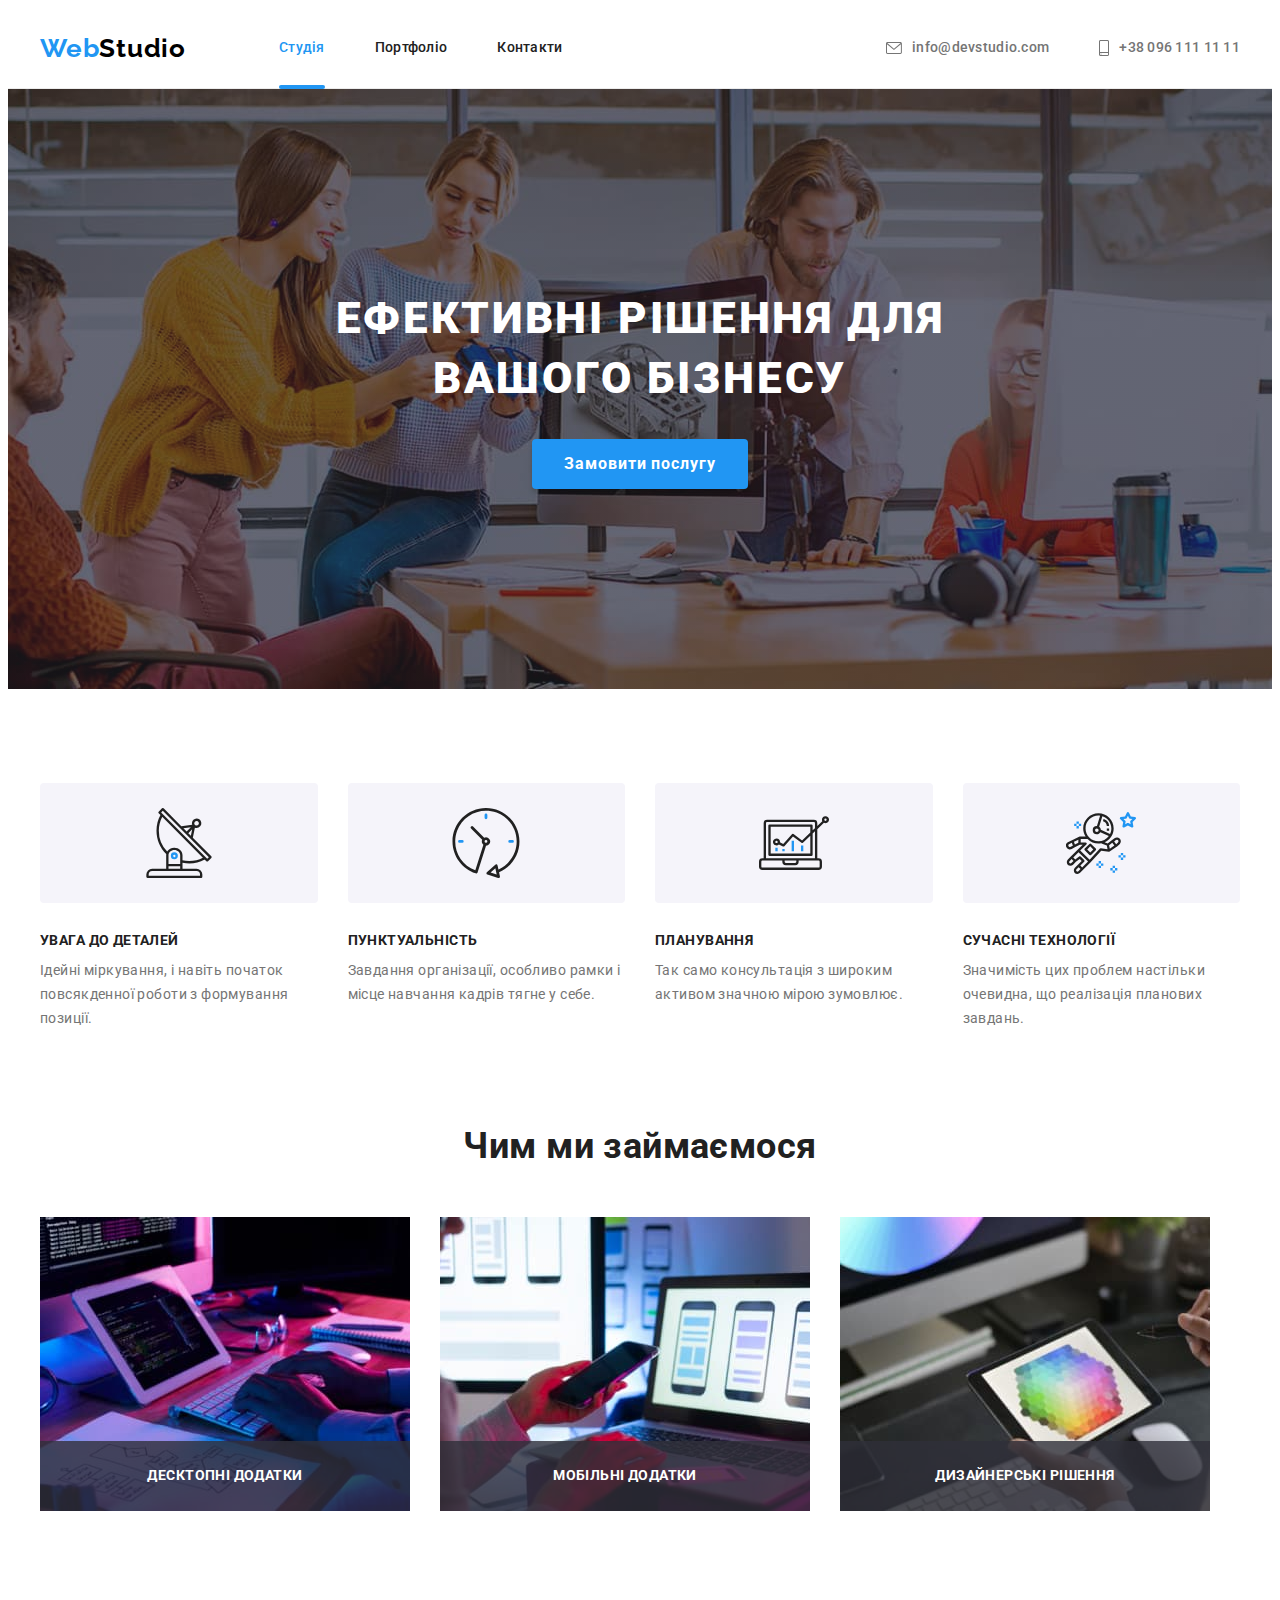
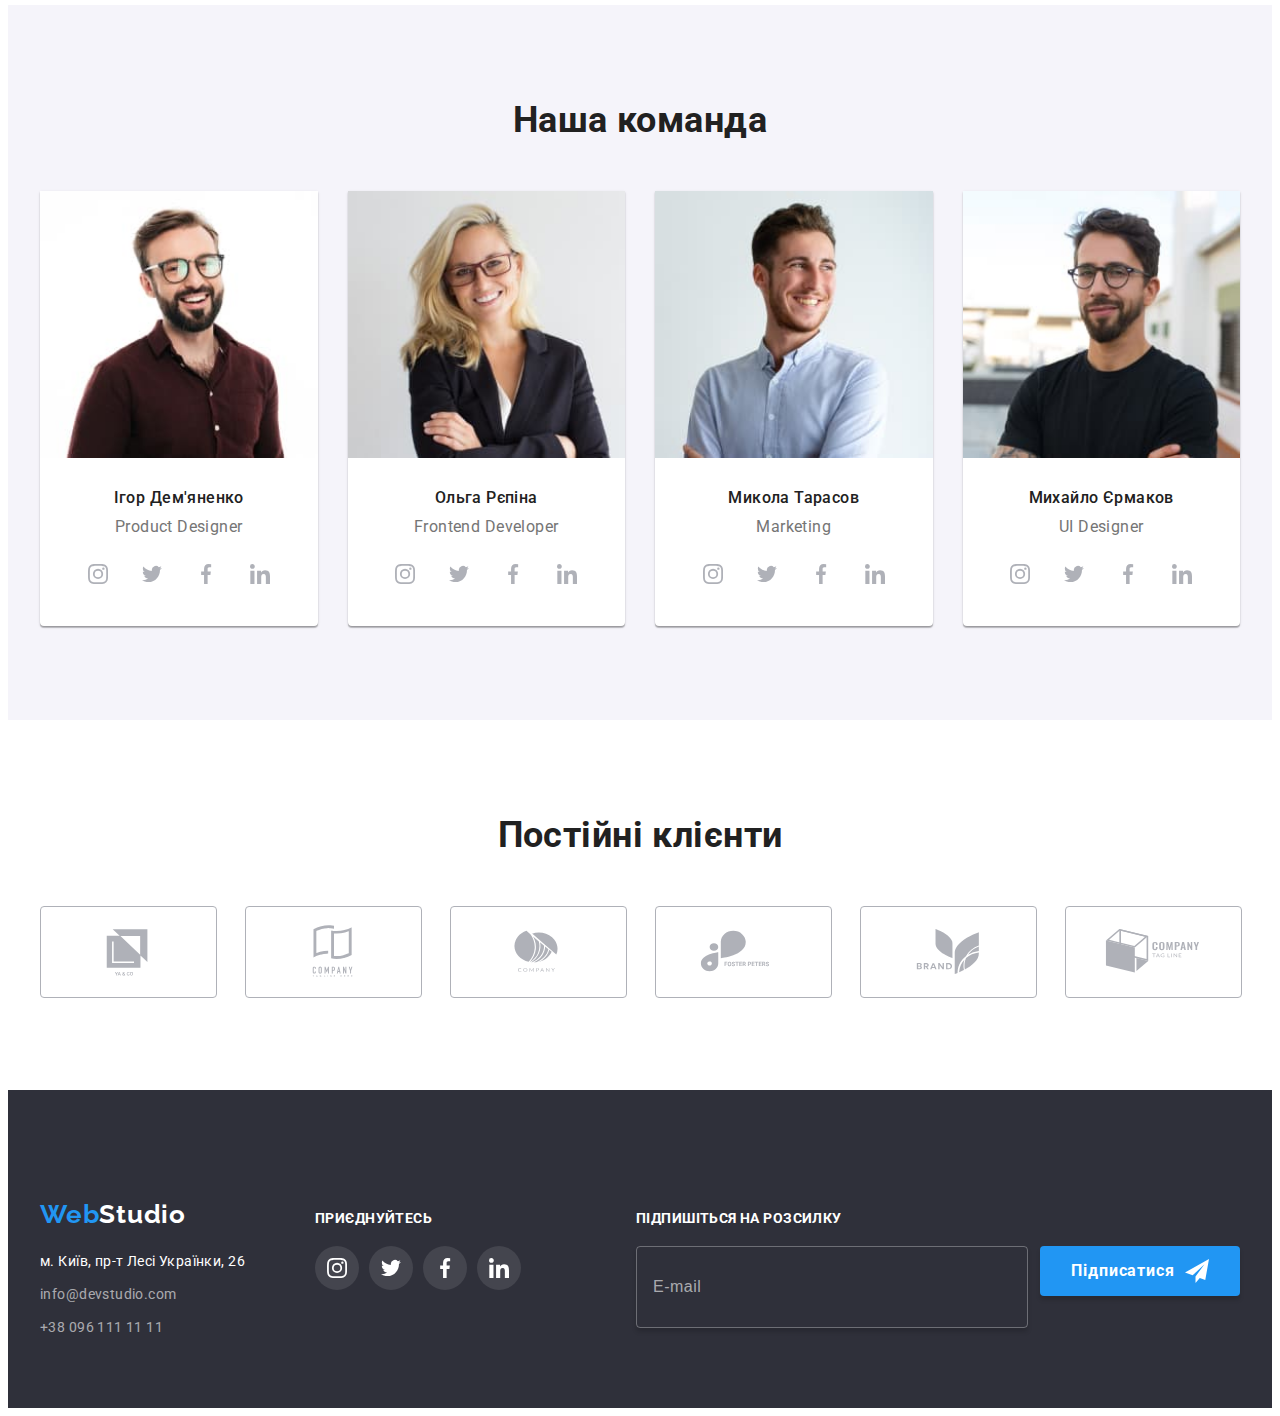
==== commit 1bb8dc9c: "final hw html" ====
--- a/index.html
+++ b/index.html
@@ -573,7 +573,6 @@
 
     <footer class="section footer">
       <div class="container footer-container">
-        <div class="footer-wrap">
           <div class="footer-address">
             <a class="logo link footer__logo" href="./index.html" lang="en"
               >Web<span class="logo--color-light">Studio</span></a
@@ -643,7 +642,6 @@
         </form>
       </div>
       </div>
-      </div>
     </footer>
 
     <!------------- модальне вікно ---------->
--- a/css/main.min.css
+++ b/css/main.min.css
@@ -1 +1 @@
-:root{--primary-text-color: #212121;--secondary-text-color: #757575;--accent-color: #2196f3;--white-color: #ffffff;--secondary-bg-color: #f5f4fa;--footer-bg-color: #2f303a;--rgba-color: rgba(255, 255, 255, 0.6);--black-color: #000000;--hover-btn: #188ce8;--icons-color: #afb1b8;--card-set-gap: 30px;--card-shadow: 0px 1px 3px rgba(0, 0, 0, 0.12), 0px 1px 1px rgba(0, 0, 0, 0.14), 0px 2px 1px rgba(0, 0, 0, 0.2);--transition: 250ms cubic-bezier(0.4, 0, 0.2, 1);--bg-gradient: linear-gradient(rgba(47, 48, 58, 0.4), rgba(47, 48, 58, 0.4))}p,h1,h2,h3,h4,h5,h6{margin:0}ul,ol{list-style:none;margin:0;padding-left:0}button{display:block;cursor:pointer;border:none;border-radius:4px}address{font-style:normal}img{display:block;max-width:100%;height:auto}.link{text-decoration:none}.pic-list__link,.img-list__text,.icons-list__area,.navigation,.header__container,.modal-form__check-text span,.modal-form__check-text,.modal__close,.socials__link,.btn{display:flex;align-items:center}body{font-family:"roboto",sans-serif;color:var(--primary-text-color);background:var(--white-color);font-size:14px;letter-spacing:.03em}.list{list-style:none}.link{font-size:14px;font-weight:500;line-height:1.14;letter-spacing:.02em;text-decoration:none;color:var(--primary-text-color)}.section{padding-top:60px;padding-bottom:60px}@media screen and (min-width: 1200px){.section{padding-top:94px;padding-bottom:94px}}.is-hidden{opacity:0;visibility:hidden;pointer-events:none}.visually-hidden{position:absolute;white-space:nowrap;width:1px;height:1px;overflow:hidden;border:0;padding:0;clip:rect(0 0 0 0);-webkit-clip-path:inset(50%);clip-path:inset(50%);margin:-1px}.logo{display:block;font-family:"Raleway",sans-serif;font-size:24px;font-weight:700;line-height:1.17;letter-spacing:.03em;color:var(--accent-color)}@media screen and (min-width: 1200px){.logo{font-size:26px;font-weight:700;line-height:1.19;letter-spacing:.03em}}.logo--color-dark{color:#000;margin-right:93px}.logo--color-light{color:var(--white-color)}.container{width:100%;padding-left:15px;padding-right:15px;margin:0 auto}@media screen and (min-width: 480px){.container{max-width:480px}}@media screen and (min-width: 768px){.container{max-width:768px}}@media screen and (min-width: 1200px){.container{max-width:1200px}}.section-title{font-size:28px;font-weight:700;line-height:1.18;margin-bottom:30px;text-align:center}@media screen and (min-width: 1200px){.section-title{font-size:36px;font-weight:700;line-height:1.17;margin-bottom:50px}}.btn{font-family:inherit;font-style:normal;font-size:16px;font-weight:700;line-height:1.88;letter-spacing:.06em;margin:0 auto;color:var(--white-color);background-color:var(--accent-color);box-shadow:0px 4px 4px rgba(0,0,0,.15);border-radius:4px;border-color:rgba(0,0,0,0);transition:background-color var(--transition)}.btn:hover,.btn:focus{background-color:var(--hover-btn)}.socials{display:flex;justify-content:center;gap:10px}.socials__item{width:44px;height:44px}.socials__link{width:100%;height:100%;border-radius:50%;justify-content:center;transition:background-color var(--transition)}.socials__link:hover,.socials__link:focus{background-color:var(--accent-color);fill:var(--white-color)}.backdrop{width:100%;height:100%;background-color:rgba(0,0,0,.2);position:fixed;top:0;transition:opacity var(--transition),visibility var(--transition)}.backdrop.is-hidden{opacity:0;visibility:hidden;pointer-events:none}.modal{width:528px;min-height:581px;background-color:var(--white-color);border-radius:4px;box-shadow:0px 1px 3px rgba(0,0,0,.12),0px 1px 1px rgba(0,0,0,.14),0px 2px 1px rgba(0,0,0,.2);position:absolute;top:50%;left:50%;transform:translate(-50%, -50%) scale(1) rotate(0);transition:transform var(--transition),border-radius var(--transition);padding:40px}.backdrop.is-hidden .modal{transform:translate(-50%, -50%) scale(0) rotate(1turn);border-radius:50%}.modal__close{width:30px;height:30px;background-color:rgba(0,0,0,0);border:1px solid rgba(0,0,0,.1);border-radius:50%;position:absolute;top:8px;right:8px;justify-content:center;transition:fill var(--transition)}.modal__close:hover,.modal__close:focus{fill:var(--accent-color)}.modal__title{text-align:center;font-size:20px;font-weight:700;line-height:1.2;margin-bottom:12px}.modal-form__input{width:100%;height:40px;border:1px solid rgba(33,33,33,.2);border-radius:4px;color:var(--primary-text-color);font-size:14px;padding-left:42px;padding-right:12px;outline:rgba(0,0,0,0);transition:border var(--transition)}.modal-form__input:focus{border-color:var(--accent-color)}.modal-form__label{display:block;margin-bottom:4px;font-size:12px;line-height:1.17;letter-spacing:.01em;color:var(--secondary-text-color)}.modal-form__field{margin-bottom:10px}.modal-comment{margin-bottom:20px}.modal-form__checkbox{margin-bottom:30px}.modal-form__comment{width:100%;height:120px;border:1px solid rgba(33,33,33,.2);border-radius:4px;padding:12px 16px;outline:rgba(0,0,0,0);resize:none;transition:border-color var(--transition)}.modal-form__comment:focus{border-color:var(--accent-color)}.modal-form__comment::-moz-placeholder{font-size:12px;font-weight:400;line-height:.86;letter-spacing:.01em;color:rgba(117,117,117,.5)}.modal-form__comment:-ms-input-placeholder{font-size:12px;font-weight:400;line-height:.86;letter-spacing:.01em;color:rgba(117,117,117,.5)}.modal-form__comment::placeholder{font-size:12px;font-weight:400;line-height:.86;letter-spacing:.01em;color:rgba(117,117,117,.5)}.modal-form__input-wrap{position:relative}.modal-form__icon{position:absolute;left:12px;top:50%;transform:translateY(-50%);fill:currentColor;transition:fill var(--transition)}.modal-form__input:focus+.modal-form__icon{fill:var(--accent-color)}.modal-form__btn{width:200px;height:50px;padding:10px 52px}.modal-form__check-text{line-height:1.7;color:var(--secondary-text-color);justify-content:center}.modal-form__agree{color:var(--accent-color);margin-left:5px}.modal-form__check-text span{width:16px;height:15px;border:2px solid var(--primary-text-color);border-radius:2px;margin-right:8px;justify-content:center;fill:rgba(0,0,0,0);transition:border-color var(--transition),fill var(--transition)}.input-check:checked+.modal-form__check-text span{background-color:var(--accent-color);border-color:rgba(0,0,0,0);fill:var(--white-color)}.input-check:checked+.modal-form__check-text span{border-color:var(--accent-color)}@media screen and (max-width: 480px){.header__container{height:60px}}@media screen and (min-width: 768px){.header__container{height:80px}}.menu{display:none}@media screen and (min-width: 768px){.menu{display:flex;gap:50px}.menu .link.current::after{content:"";position:absolute;width:100%;height:4px;bottom:-1px;right:0;background:var(--accent-color);border-radius:2px}.menu .link:hover,.menu .link:focus{color:var(--accent-color)}.menu .link.current{color:var(--accent-color)}}.menu__link{padding-top:32px;padding-bottom:32px}.menu__link{display:block;transition:color var(--transition);position:relative}.connect__mail,.connect__tel{display:flex;font-size:12px;font-weight:500;line-height:1.17;letter-spacing:.02em;color:var(--secondary-text-color);fill:currentColor;transition:color var(--transition)}.connect__mail:hover,.connect__mail:focus,.connect__tel:hover,.connect__tel:focus{color:var(--accent-color)}@media screen and (min-width: 1200px){.connect__mail,.connect__tel{font-size:14px;font-weight:500;line-height:1.14;letter-spacing:.02em;padding-top:32px;padding-bottom:32px;align-items:center;justify-content:center}}.header{border-bottom:1px solid #ececec}.connect{display:none}@media screen and (min-width: 768px){.connect{display:block}}@media screen and (min-width: 1200px){.connect{display:flex}}.connect__header{margin-left:auto;gap:50px}@media screen and (min-width: 768px)and (max-width: 1199px){.connect__item:not(:last-child){margin-bottom:10px}}.connect__mail-icon,.connect__tel-icon{margin-right:10px}@media screen and (max-width: 767px){.menu-open{margin-left:auto;background-color:rgba(0,0,0,0);top:10px;fill:var(--primary-text-color)}}@media screen and (min-width: 768px){.menu-open{display:none}}.menu-close{position:absolute;background-color:rgba(0,0,0,0);top:10px;right:15px;fill:var(--primary-text-color)}.mob-menu{width:100vw;height:100vh;background-color:var(--white-color);position:fixed;top:0;z-index:1;padding-top:48px;padding-bottom:48px;padding-left:40px}.mob-menu>.mob-menu__container{height:100%;display:flex;flex-direction:column;justify-content:space-between;overflow:auto}.mob-menu-list__link{display:block;font-size:40px;font-weight:500;line-height:1.18;letter-spacing:.02em}.mob-menu-list__link--active{color:var(--accent-color)}.mob-menu-list__item:not(:last-child){margin-bottom:32px}.mob-connect__tel{font-size:34px;font-weight:500;line-height:1.18;letter-spacing:.02em;color:var(--accent-color)}.mob-connect__mail{font-size:24px;font-weight:500;line-height:1.17;letter-spacing:.02em;color:var(--secondary-text-color)}.mob-connect{margin-bottom:64px}.mob-connect__item:not(:last-child){margin-bottom:32px}.mob-soc{display:flex;gap:20px}.mob-soc__link{font-size:18px;font-weight:500;line-height:1.2;letter-spacing:.02em;color:var(--accent-color)}.hero__container{text-align:center;padding-top:198px;padding-bottom:198px;max-width:100%}@media screen and (min-width: 768px){.hero__container{max-width:768px}}@media screen and (min-width: 1200px){.hero__container{padding-top:200px;padding-bottom:200px;max-width:1200px}}.hero__title{font-size:26px;font-weight:900;line-height:1.62;letter-spacing:.06em;text-transform:uppercase;width:360px;margin:0 auto;color:var(--white-color);margin-bottom:30px}@media screen and (min-width: 1200px){.hero__title{font-size:44px;font-weight:900;line-height:1.36;letter-spacing:.06em;width:696px}}.hero__btn{padding:10px 24px}@media screen and (min-width: 1200px){.hero__btn{padding:10px 32px}}.overlay{max-width:1600px;height:600px;margin-left:auto;margin-right:auto;background-color:var(--footer-bg-color);background-image:var(--bg-gradient),url(../images/bg-img-mob.jpg);background-repeat:no-repeat;background-position:center;background-size:cover}@media(min-device-pixel-ratio: 2),(-webkit-min-device-pixel-ratio: 2),(min-resolution: 192dpi),(min-resolution: 2dppx){.overlay{background-image:var(--bg-gradient),url(../images/bg-img-mob-2x.jpg)}}@media screen and (min-width: 768px){.overlay{background-image:var(--bg-gradient),url(../images/bg-img-tab.jpg)}}@media screen and (min-width: 768px)and (min-device-pixel-ratio: 2),screen and (min-width: 768px)and (-webkit-min-device-pixel-ratio: 2),screen and (min-width: 768px)and (min-resolution: 192dpi),screen and (min-width: 768px)and (min-resolution: 2dppx){.overlay{background-image:var(--bg-gradient),url(../images/bg-img-tab-2x.jpg)}}@media screen and (min-width: 1200px){.overlay{background-image:var(--bg-gradient),url(../images/bg-img.jpg)}}@media screen and (min-width: 1200px)and (min-device-pixel-ratio: 2),screen and (min-width: 1200px)and (-webkit-min-device-pixel-ratio: 2),screen and (min-width: 1200px)and (min-resolution: 192dpi),screen and (min-width: 1200px)and (min-resolution: 2dppx){.overlay{background-image:var(--bg-gradient),url(../images/bg-img-2x.jpg)}}.icons-list{display:flex;flex-wrap:wrap;gap:30px}.icons-list__item{width:100%}@media screen and (min-width: 768px){.icons-list__item{width:calc((100% - 30px)/2)}}@media screen and (min-width: 1200px){.icons-list__item{width:calc((100% - 90px)/4)}}.icons-list__area{width:100%;height:120px;background:var(--secondary-bg-color);border-radius:4px;justify-content:center;margin-bottom:30px}.icons-list__title{font-size:14px;line-height:1.14;text-transform:uppercase;margin-bottom:10px}.icons-list__text{font-size:14px;line-height:1.71;color:var(--secondary-text-color)}.about{padding-top:0}@media screen and (max-width: 1199px){.about{display:none}}.img-list{display:flex;gap:30px}.img-list__wrap{position:relative}.img-list__text{position:absolute;bottom:0;color:var(--white-color);background:rgba(47,48,58,.8);font-weight:700;line-height:1.1;text-transform:uppercase;height:70px;width:100%;text-align:center;justify-content:center}.team{background-color:var(--secondary-bg-color)}.people-list{display:flex;flex-wrap:wrap;gap:30px}.people-list__item{width:100%;background:var(--white-color);box-shadow:0px 1px 3px rgba(0,0,0,.12),0px 1px 1px rgba(0,0,0,.14),0px 2px 1px rgba(0,0,0,.2);border-radius:0px 0px 4px 4px;display:block}@media screen and (min-width: 768px){.people-list__item{width:calc((100% - 30px)/2)}}@media screen and (min-width: 1200px){.people-list__item{width:calc((100% - 90px)/4)}}.people-list__wrap{padding-top:30px;padding-bottom:30px}.people-list__title{font-size:16px;font-weight:500;line-height:1.19;text-align:center;color:var(--primary-text-color);margin-bottom:10px}.people-list__text{font-size:16px;line-height:1.19;text-align:center;margin-bottom:16px;color:var(--secondary-text-color)}.socials__link--team{background:var(--white-color);fill:var(--icons-color);transition:fill var(--transition)}.socials__link--team:hover,.socials__link--team:focus{fill:var(--white-color)}.pic-list{display:flex;flex-wrap:wrap;gap:30px}.pic-list__item{width:calc((100% - 30px)/2);height:90px}@media screen and (min-width: 768px){.pic-list__item{width:calc((100% - 60px)/3)}}@media screen and (min-width: 1200px){.pic-list__item{width:calc((100% - 150px)/6)}}.pic-list__link{width:100%;height:100%;border:1px solid var(--icons-color);border-radius:4px;justify-content:center;fill:var(--icons-color);transition:border-color var(--transition),fill var(--transition)}.pic-list__link:hover,.pic-list__link:focus{border-color:var(--accent-color);fill:var(--accent-color)}.footer{padding-top:60px;padding-bottom:60px;background-color:var(--footer-bg-color)}.footer__logo{margin-bottom:20px}.address{font-style:normal}.contacts-list__map,.contacts-list__link{font-size:14px;font-weight:400;line-height:1.71;letter-spacing:.03em;transition:color var(--transition)}.contacts-list__map:hover,.contacts-list__map:focus,.contacts-list__link:hover,.contacts-list__link:focus{color:var(--accent-color)}.contacts-list__map{color:var(--white-color)}.contacts-list__link{color:var(--rgba-color)}.contacts-list__item:not(:last-child){margin-bottom:8px}@media screen and (min-width: 1200px){.contacts-list__item:not(:last-child){margin-bottom:9px}}.socials__link--footer{background:rgba(255,255,255,.1);fill:var(--white-color)}.footer__title,.online-form__title{margin-bottom:20px;text-transform:uppercase;font-weight:700;color:var(--white-color)}.online-form__title{display:block}.footer-wrap{display:block}@media screen and (min-width: 1200px){.footer-wrap{display:flex;align-items:baseline}}.footer-social{margin-left:70px}.footer-sign-up{margin-left:auto}.wrap-input{display:flex}.online-form__input{width:358px;height:50px;border:1px solid rgba(255,255,255,.3);box-shadow:0px 4px 4px rgba(0,0,0,.15);border-radius:4px;color:var(--secondary-text-color);font-size:16px;font-weight:400;line-height:1.26;letter-spacing:.03em;padding:15px 16px;outline:rgba(0,0,0,0);background-color:rgba(0,0,0,0);margin-right:12px;transition:border-color var(--transition)}.online-form__input:focus{border-color:var(--accent-color)}.online-form__input::-moz-placeholder{font-size:16px;line-height:1.26;letter-spacing:.03em;align-items:center;color:rgba(255,255,255,.6)}.online-form__input:-ms-input-placeholder{font-size:16px;line-height:1.26;letter-spacing:.03em;align-items:center;color:rgba(255,255,255,.6)}.online-form__input::placeholder{font-size:16px;line-height:1.26;letter-spacing:.03em;align-items:center;color:rgba(255,255,255,.6)}.online-form__btn{justify-content:center;gap:10px;width:200px;height:50px;padding:10px 28px}.online-form__icon{fill:currentColor}.list-buttons{display:flex;gap:8px;justify-content:center;margin-bottom:50px}.list-buttons__btn{display:inline-block;padding:6px 22px;border:1px solid rgba(0,0,0,0);font-family:inherit;font-style:normal;font-size:16px;font-weight:500;line-height:1.63;letter-spacing:.03em;text-align:center;color:var(--primary-text-color);background-color:var(--secondary-bg-color);transition:background-color var(--transition),color var(--transition),box-shadow var(--transition)}.list-buttons__btn:hover,.list-buttons__btn:focus{color:var(--white-color);background-color:var(--accent-color);box-shadow:0px 3px 1px rgba(0,0,0,.1),0px 1px 2px rgba(0,0,0,.08),0px 2px 2px rgba(0,0,0,.12)}.card-list{display:flex;flex-wrap:wrap;gap:30px}.card-list>.card-list__item{flex-basis:calc((100% - 60px)/3)}.top-wrap{position:relative;overflow:hidden}.top-wrap__descr{position:absolute;top:0;padding:63px 24px;color:var(--white-color);background:rgba(33,150,243,.9);font-size:18px;font-weight:400;line-height:1.6;letter-spacing:.03em;height:100%;transform:translateY(100%);transition:transform var(--transition)}.card-list__link:hover .top-wrap__descr,.card-list__link:focus .top-wrap__descr{transform:translateY(0)}.portfolio-wrap{padding:20px 24px;border:1px solid #eee}.card-list__title{font-size:18px;line-height:2;letter-spacing:.06em;color:var(--primary-text-color);margin-bottom:4px}.card-list__text{font-size:16px;font-weight:400;line-height:1.88;letter-spacing:.03em;color:var(--secondary-text-color)}.card-list__link{display:block;transition:box-shadow var(--transition)}.card-list__link:hover,.card-list__link:focus{box-shadow:0px 1px 1px rgba(0,0,0,.12),0px 4px 4px rgba(0,0,0,.06),1px 4px 6px rgba(0,0,0,.16)}/*# sourceMappingURL=main.min.css.map */+:root{--primary-text-color: #212121;--secondary-text-color: #757575;--accent-color: #2196f3;--white-color: #ffffff;--secondary-bg-color: #f5f4fa;--footer-bg-color: #2f303a;--rgba-color: rgba(255, 255, 255, 0.6);--black-color: #000000;--hover-btn: #188ce8;--icons-color: #afb1b8;--card-set-gap: 30px;--card-shadow: 0px 1px 3px rgba(0, 0, 0, 0.12), 0px 1px 1px rgba(0, 0, 0, 0.14), 0px 2px 1px rgba(0, 0, 0, 0.2);--transition: 250ms cubic-bezier(0.4, 0, 0.2, 1);--bg-gradient: linear-gradient(rgba(47, 48, 58, 0.4), rgba(47, 48, 58, 0.4))}p,h1,h2,h3,h4,h5,h6{margin:0}ul,ol{list-style:none;margin:0;padding-left:0}button{display:block;cursor:pointer;border:none;border-radius:4px}address{font-style:normal}img{display:block;max-width:100%;height:auto}.link{text-decoration:none}.pic-list__link,.img-list__text,.icons-list__area,.navigation,.header__container,.modal-form__check-text span,.modal-form__check-text,.modal__close,.socials__link,.btn{display:flex;align-items:center}body{font-family:"roboto",sans-serif;color:var(--primary-text-color);background:var(--white-color);font-size:14px;letter-spacing:.03em}.list{list-style:none}.link{font-size:14px;font-weight:500;line-height:1.14;letter-spacing:.02em;text-decoration:none;color:var(--primary-text-color)}.section{padding-top:60px;padding-bottom:60px}@media screen and (min-width: 1200px){.section{padding-top:94px;padding-bottom:94px}}.is-hidden{opacity:0;visibility:hidden;pointer-events:none}.visually-hidden{position:absolute;white-space:nowrap;width:1px;height:1px;overflow:hidden;border:0;padding:0;clip:rect(0 0 0 0);-webkit-clip-path:inset(50%);clip-path:inset(50%);margin:-1px}.logo{display:block;font-family:"Raleway",sans-serif;font-size:24px;font-weight:700;line-height:1.17;letter-spacing:.03em;color:var(--accent-color)}@media screen and (min-width: 1200px){.logo{font-size:26px;font-weight:700;line-height:1.19;letter-spacing:.03em}}.logo--color-dark{color:#000;margin-right:93px}.logo--color-light{color:var(--white-color)}.container{width:100%;padding-left:15px;padding-right:15px;margin:0 auto}@media screen and (min-width: 480px){.container{max-width:480px}}@media screen and (min-width: 768px){.container{max-width:768px}}@media screen and (min-width: 1200px){.container{max-width:1200px}}.section-title{font-size:28px;font-weight:700;line-height:1.18;margin-bottom:30px;text-align:center}@media screen and (min-width: 1200px){.section-title{font-size:36px;font-weight:700;line-height:1.17;margin-bottom:50px}}.btn{font-family:inherit;font-style:normal;font-size:16px;font-weight:700;line-height:1.88;letter-spacing:.06em;margin:0 auto;color:var(--white-color);background-color:var(--accent-color);box-shadow:0px 4px 4px rgba(0,0,0,.15);border-radius:4px;border-color:rgba(0,0,0,0);transition:background-color var(--transition)}.btn:hover,.btn:focus{background-color:var(--hover-btn)}.socials{display:flex;justify-content:center;gap:10px}.socials__item{width:44px;height:44px}.socials__link{width:100%;height:100%;border-radius:50%;justify-content:center;transition:background-color var(--transition)}.socials__link:hover,.socials__link:focus{background-color:var(--accent-color);fill:var(--white-color)}.backdrop{width:100%;height:100%;background-color:rgba(0,0,0,.2);position:fixed;top:0;transition:opacity var(--transition),visibility var(--transition)}.backdrop.is-hidden{opacity:0;visibility:hidden;pointer-events:none}.modal{background-color:var(--white-color);border-radius:4px;box-shadow:0px 1px 3px rgba(0,0,0,.12),0px 1px 1px rgba(0,0,0,.14),0px 2px 1px rgba(0,0,0,.2);position:absolute;top:50%;left:50%;transform:translate(-50%, -50%) scale(1) rotate(0);transition:transform var(--transition),border-radius var(--transition);padding:40px}.backdrop.is-hidden .modal{transform:translate(-50%, -50%) scale(0) rotate(1turn);border-radius:50%}@media screen and (max-width: 479px){.modal{transform:translate(-50%, -40%) scale(1);overflow-y:scroll}}@media screen and (min-width: 480px){.modal{transform:translate(-50%, -50%) scale(1);width:450px;height:609px}}@media screen and (min-width: 1200px){.modal{width:528px;min-height:581px}}.modal__close{width:30px;height:30px;background-color:rgba(0,0,0,0);border:1px solid rgba(0,0,0,.1);border-radius:50%;position:absolute;top:8px;right:8px;justify-content:center;transition:fill var(--transition)}.modal__close:hover,.modal__close:focus{fill:var(--accent-color)}.modal__title{font-size:20px;font-weight:700;line-height:1.15;text-align:center;margin-bottom:12px}@media screen and (min-width: 1200px){.modal__title{font-size:20px;font-weight:700;line-height:1.5}}.modal-form__input{width:100%;height:40px;border:1px solid rgba(33,33,33,.2);border-radius:4px;color:var(--primary-text-color);font-size:14px;padding-left:42px;padding-right:12px;outline:rgba(0,0,0,0);transition:border var(--transition)}.modal-form__input:focus{border-color:var(--accent-color)}.modal-form__label{display:block;margin-bottom:4px;font-size:12px;line-height:1.17;letter-spacing:.01em;color:var(--secondary-text-color)}.modal-form__field{margin-bottom:10px}.modal-comment{margin-bottom:20px}.modal-form__checkbox{margin-bottom:30px}.modal-form__comment{width:100%;height:120px;border:1px solid rgba(33,33,33,.2);border-radius:4px;padding:12px 16px;outline:rgba(0,0,0,0);resize:none;transition:border-color var(--transition)}.modal-form__comment:focus{border-color:var(--accent-color)}.modal-form__comment::-moz-placeholder{font-size:12px;font-weight:400;line-height:.86;letter-spacing:.01em;color:rgba(117,117,117,.5)}.modal-form__comment:-ms-input-placeholder{font-size:12px;font-weight:400;line-height:.86;letter-spacing:.01em;color:rgba(117,117,117,.5)}.modal-form__comment::placeholder{font-size:12px;font-weight:400;line-height:.86;letter-spacing:.01em;color:rgba(117,117,117,.5)}.modal-form__input-wrap{position:relative}.modal-form__icon{position:absolute;left:12px;top:50%;transform:translateY(-50%);fill:currentColor;transition:fill var(--transition)}.modal-form__input:focus+.modal-form__icon{fill:var(--accent-color)}.modal-form__btn{width:200px;height:50px;padding:10px 52px}.modal-form__check-text{flex-wrap:wrap;line-height:1.7;color:var(--secondary-text-color);justify-content:center;font-size:12px;line-height:1.17}@media screen and (min-width: 480px){.modal-form__check-text{display:flex}}@media screen and (min-width: 1200px){.modal-form__check-text{font-size:14px;line-height:1.7}}.modal-form__agree{color:var(--accent-color);margin-left:5px}.modal-form__check-text span{width:16px;height:15px;border:2px solid var(--primary-text-color);border-radius:2px;margin-right:8px;justify-content:center;fill:rgba(0,0,0,0);transition:border-color var(--transition),fill var(--transition)}.input-check:checked+.modal-form__check-text span{background-color:var(--accent-color);border-color:rgba(0,0,0,0);fill:var(--white-color)}.input-check:checked+.modal-form__check-text span{border-color:var(--accent-color)}@media screen and (max-width: 480px){.header__container{height:60px}}@media screen and (min-width: 768px){.header__container{height:80px}}.menu{display:none}@media screen and (min-width: 768px){.menu{display:flex;gap:50px}.menu .link.current::after{content:"";position:absolute;width:100%;height:4px;bottom:-1px;right:0;background:var(--accent-color);border-radius:2px}.menu .link:hover,.menu .link:focus{color:var(--accent-color)}.menu .link.current{color:var(--accent-color)}}.menu__link{padding-top:32px;padding-bottom:32px}.menu__link{display:block;transition:color var(--transition);position:relative}.connect__mail,.connect__tel{display:flex;font-size:12px;font-weight:500;line-height:1.17;letter-spacing:.02em;color:var(--secondary-text-color);fill:currentColor;transition:color var(--transition)}.connect__mail:hover,.connect__mail:focus,.connect__tel:hover,.connect__tel:focus{color:var(--accent-color)}@media screen and (min-width: 1200px){.connect__mail,.connect__tel{font-size:14px;font-weight:500;line-height:1.14;letter-spacing:.02em;padding-top:32px;padding-bottom:32px;align-items:center;justify-content:center}}.header{border-bottom:1px solid #ececec}.connect{display:none}@media screen and (min-width: 768px){.connect{display:block}}@media screen and (min-width: 1200px){.connect{display:flex}}.connect__header{margin-left:auto;gap:50px}@media screen and (min-width: 768px)and (max-width: 1199px){.connect__item:not(:last-child){margin-bottom:10px}}.connect__mail-icon,.connect__tel-icon{margin-right:10px}@media screen and (max-width: 767px){.menu-open{margin-left:auto;background-color:rgba(0,0,0,0);top:10px;fill:var(--primary-text-color)}}@media screen and (min-width: 768px){.menu-open{display:none}}.menu-close{position:absolute;background-color:rgba(0,0,0,0);top:10px;right:15px;fill:var(--primary-text-color)}.mob-menu{width:100vw;height:100vh;background-color:var(--white-color);position:fixed;top:0;z-index:1;padding-top:48px;padding-bottom:48px;padding-left:40px}.mob-menu>.mob-menu__container{height:100%;display:flex;flex-direction:column;justify-content:space-between;overflow:auto}.mob-menu-list__link{display:block;font-size:40px;font-weight:500;line-height:1.18;letter-spacing:.02em}.mob-menu-list__link--active{color:var(--accent-color)}.mob-menu-list__item:not(:last-child){margin-bottom:32px}.mob-connect__tel{font-size:34px;font-weight:500;line-height:1.18;letter-spacing:.02em;color:var(--accent-color)}.mob-connect__mail{font-size:24px;font-weight:500;line-height:1.17;letter-spacing:.02em;color:var(--secondary-text-color)}.mob-connect{margin-bottom:64px}.mob-connect__item:not(:last-child){margin-bottom:32px}.mob-soc{display:flex;gap:20px}.mob-soc__link{font-size:18px;font-weight:500;line-height:1.2;letter-spacing:.02em;color:var(--accent-color)}.hero__container{text-align:center;padding-top:198px;padding-bottom:198px;max-width:100%}@media screen and (min-width: 768px){.hero__container{max-width:768px}}@media screen and (min-width: 1200px){.hero__container{padding-top:200px;padding-bottom:200px;max-width:1200px}}.hero__title{font-size:26px;font-weight:900;line-height:1.62;letter-spacing:.06em;text-transform:uppercase;width:360px;margin:0 auto;color:var(--white-color);margin-bottom:30px}@media screen and (min-width: 1200px){.hero__title{font-size:44px;font-weight:900;line-height:1.36;letter-spacing:.06em;width:696px}}.hero__btn{padding:10px 24px}@media screen and (min-width: 1200px){.hero__btn{padding:10px 32px}}.overlay{max-width:1600px;height:600px;margin-left:auto;margin-right:auto;background-color:var(--footer-bg-color);background-image:var(--bg-gradient),url(../images/bg-img-mob.jpg);background-repeat:no-repeat;background-position:center;background-size:cover}@media(min-device-pixel-ratio: 2),(-webkit-min-device-pixel-ratio: 2),(min-resolution: 192dpi),(min-resolution: 2dppx){.overlay{background-image:var(--bg-gradient),url(../images/bg-img-mob-2x.jpg)}}@media screen and (min-width: 768px){.overlay{background-image:var(--bg-gradient),url(../images/bg-img-tab.jpg)}}@media screen and (min-width: 768px)and (min-device-pixel-ratio: 2),screen and (min-width: 768px)and (-webkit-min-device-pixel-ratio: 2),screen and (min-width: 768px)and (min-resolution: 192dpi),screen and (min-width: 768px)and (min-resolution: 2dppx){.overlay{background-image:var(--bg-gradient),url(../images/bg-img-tab-2x.jpg)}}@media screen and (min-width: 1200px){.overlay{background-image:var(--bg-gradient),url(../images/bg-img.jpg)}}@media screen and (min-width: 1200px)and (min-device-pixel-ratio: 2),screen and (min-width: 1200px)and (-webkit-min-device-pixel-ratio: 2),screen and (min-width: 1200px)and (min-resolution: 192dpi),screen and (min-width: 1200px)and (min-resolution: 2dppx){.overlay{background-image:var(--bg-gradient),url(../images/bg-img-2x.jpg)}}.icons-list{display:flex;flex-wrap:wrap;gap:30px}.icons-list__item{width:100%}@media screen and (min-width: 768px){.icons-list__item{width:calc((100% - 30px)/2)}}@media screen and (min-width: 1200px){.icons-list__item{width:calc((100% - 90px)/4)}}.icons-list__area{width:100%;height:120px;background:var(--secondary-bg-color);border-radius:4px;justify-content:center;margin-bottom:30px}.icons-list__title{font-size:14px;line-height:1.14;text-transform:uppercase;margin-bottom:10px}.icons-list__text{font-size:14px;line-height:1.71;color:var(--secondary-text-color)}.about{padding-top:0}@media screen and (max-width: 1199px){.about{display:none}}.img-list{display:flex;gap:30px}.img-list__wrap{position:relative}.img-list__text{position:absolute;bottom:0;color:var(--white-color);background:rgba(47,48,58,.8);font-weight:700;line-height:1.1;text-transform:uppercase;height:70px;width:100%;text-align:center;justify-content:center}.team{background-color:var(--secondary-bg-color)}.people-list{display:flex;flex-wrap:wrap;gap:30px}.people-list__item{width:100%;background:var(--white-color);box-shadow:0px 1px 3px rgba(0,0,0,.12),0px 1px 1px rgba(0,0,0,.14),0px 2px 1px rgba(0,0,0,.2);border-radius:0px 0px 4px 4px;display:block}@media screen and (min-width: 768px){.people-list__item{width:calc((100% - 30px)/2)}}@media screen and (min-width: 1200px){.people-list__item{width:calc((100% - 90px)/4)}}.people-list__wrap{padding-top:30px;padding-bottom:30px}.people-list__title{font-size:16px;font-weight:500;line-height:1.19;text-align:center;color:var(--primary-text-color);margin-bottom:10px}.people-list__text{font-size:16px;line-height:1.19;text-align:center;margin-bottom:16px;color:var(--secondary-text-color)}.socials__link--team{background:var(--white-color);fill:var(--icons-color);transition:fill var(--transition)}.socials__link--team:hover,.socials__link--team:focus{fill:var(--white-color)}.pic-list{display:flex;flex-wrap:wrap;gap:30px}.pic-list__item{width:calc((100% - 30px)/2);height:90px}@media screen and (min-width: 768px){.pic-list__item{width:calc((100% - 60px)/3)}}@media screen and (min-width: 1200px){.pic-list__item{width:calc((100% - 150px)/6)}}.pic-list__link{width:100%;height:100%;border:1px solid var(--icons-color);border-radius:4px;justify-content:center;fill:var(--icons-color);transition:border-color var(--transition),fill var(--transition)}.pic-list__link:hover,.pic-list__link:focus{border-color:var(--accent-color);fill:var(--accent-color)}.footer{padding-top:60px;padding-bottom:60px;background-color:var(--footer-bg-color)}.footer__logo{margin-bottom:20px}@media screen and (max-width: 767px){.footer-address{margin-bottom:60px;text-align:center}}.address{font-style:normal}.contacts-list__map,.contacts-list__link{font-size:14px;font-weight:400;line-height:1.71;letter-spacing:.03em;transition:color var(--transition)}.contacts-list__map:hover,.contacts-list__map:focus,.contacts-list__link:hover,.contacts-list__link:focus{color:var(--accent-color)}.contacts-list__map{color:var(--white-color)}.contacts-list__link{color:var(--rgba-color)}.contacts-list__item:not(:last-child){margin-bottom:8px}@media screen and (min-width: 1200px){.contacts-list__item:not(:last-child){margin-bottom:9px}}.socials__link--footer{background:rgba(255,255,255,.1);fill:var(--white-color)}.footer__title,.online-form__title{margin-bottom:20px;text-transform:uppercase;font-weight:700;color:var(--white-color);text-align:center}@media screen and (min-width: 1200px){.footer__title,.online-form__title{text-align:start}}.online-form__title{display:block}.footer-container{display:block;text-align:center}@media screen and (min-width: 768px){.footer-container{display:flex;align-items:baseline;flex-wrap:wrap;justify-content:space-around}}@media screen and (min-width: 1200px){.footer-container{display:flex;align-items:baseline;text-align:start}}@media screen and (max-width: 767px){.footer-social{margin-bottom:60px}}@media screen and (min-width: 1200px){.footer-social{margin-left:70px}}@media screen and (min-width: 768px){.footer-sign-up{margin-top:60px}}@media screen and (min-width: 1200px){.footer-sign-up{margin-left:auto}}.wrap-input{display:block}@media screen and (min-width: 1200px){.wrap-input{display:flex}}.online-form__input{width:100%;height:50px;margin-bottom:20px;border:1px solid rgba(255,255,255,.3);box-shadow:0px 4px 4px rgba(0,0,0,.15);border-radius:4px;color:var(--secondary-text-color);font-size:16px;font-weight:400;line-height:1.26;letter-spacing:.03em;padding:15px 16px;outline:rgba(0,0,0,0);background-color:rgba(0,0,0,0);transition:border-color var(--transition)}.online-form__input:focus{border-color:var(--accent-color)}.online-form__input::-moz-placeholder{font-size:16px;line-height:1.26;letter-spacing:.03em;align-items:center;color:rgba(255,255,255,.6)}.online-form__input:-ms-input-placeholder{font-size:16px;line-height:1.26;letter-spacing:.03em;align-items:center;color:rgba(255,255,255,.6)}.online-form__input::placeholder{font-size:16px;line-height:1.26;letter-spacing:.03em;align-items:center;color:rgba(255,255,255,.6)}@media screen and (min-width: 768px){.online-form__input{width:450px}}@media screen and (min-width: 1200px){.online-form__input{width:358px;margin-right:12px}}.online-form__btn{justify-content:center;gap:10px;width:200px;height:50px}.online-form__icon{fill:currentColor}.list-buttons{display:flex;gap:8px;justify-content:center;margin-bottom:50px}.list-buttons__btn{display:inline-block;padding:6px 22px;border:1px solid rgba(0,0,0,0);font-family:inherit;font-style:normal;font-size:16px;font-weight:500;line-height:1.63;letter-spacing:.03em;text-align:center;color:var(--primary-text-color);background-color:var(--secondary-bg-color);transition:background-color var(--transition),color var(--transition),box-shadow var(--transition)}.list-buttons__btn:hover,.list-buttons__btn:focus{color:var(--white-color);background-color:var(--accent-color);box-shadow:0px 3px 1px rgba(0,0,0,.1),0px 1px 2px rgba(0,0,0,.08),0px 2px 2px rgba(0,0,0,.12)}.card-list{display:flex;flex-wrap:wrap;gap:30px}.card-list>.card-list__item{flex-basis:calc((100% - 60px)/3)}.top-wrap{position:relative;overflow:hidden}.top-wrap__descr{position:absolute;top:0;padding:63px 24px;color:var(--white-color);background:rgba(33,150,243,.9);font-size:18px;font-weight:400;line-height:1.6;letter-spacing:.03em;height:100%;transform:translateY(100%);transition:transform var(--transition)}.card-list__link:hover .top-wrap__descr,.card-list__link:focus .top-wrap__descr{transform:translateY(0)}.portfolio-wrap{padding:20px 24px;border:1px solid #eee}.card-list__title{font-size:18px;line-height:2;letter-spacing:.06em;color:var(--primary-text-color);margin-bottom:4px}.card-list__text{font-size:16px;font-weight:400;line-height:1.88;letter-spacing:.03em;color:var(--secondary-text-color)}.card-list__link{display:block;transition:box-shadow var(--transition)}.card-list__link:hover,.card-list__link:focus{box-shadow:0px 1px 1px rgba(0,0,0,.12),0px 4px 4px rgba(0,0,0,.06),1px 4px 6px rgba(0,0,0,.16)}/*# sourceMappingURL=main.min.css.map */